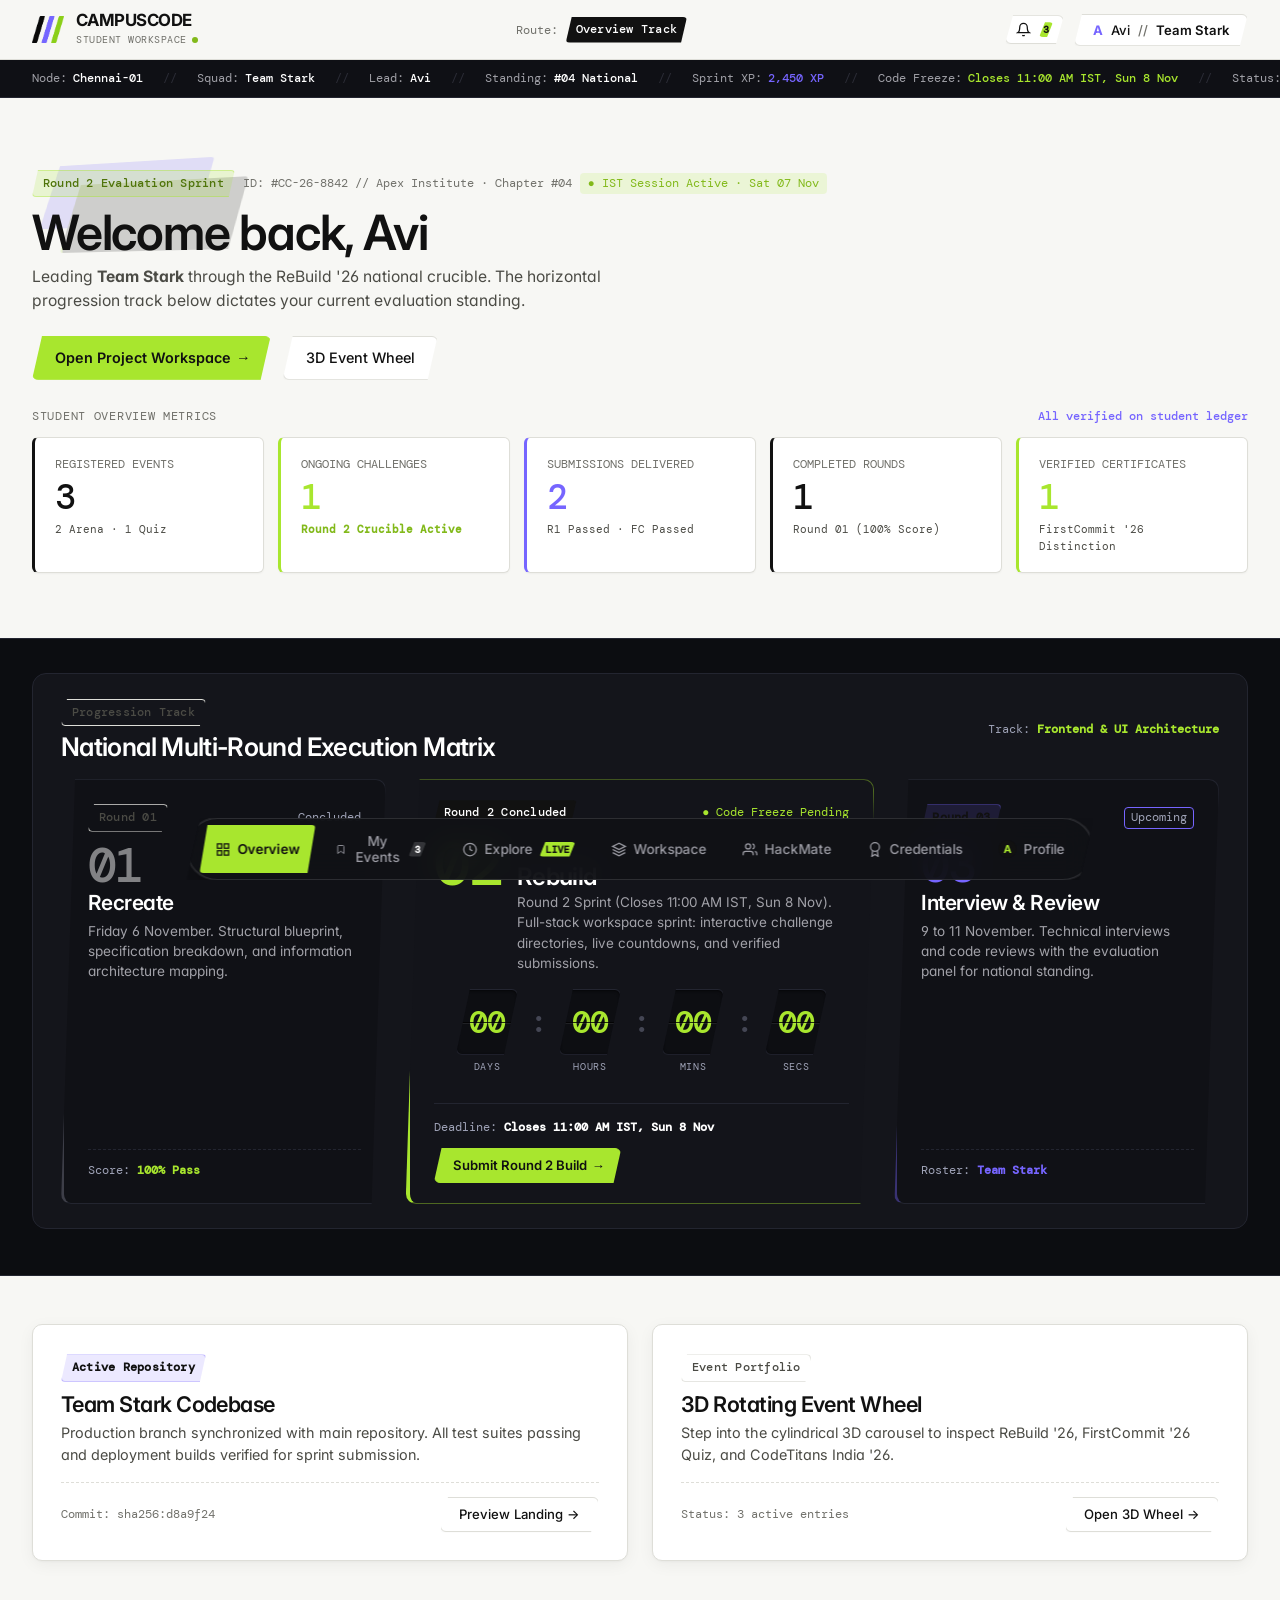
==== dashboard.html @ 022550ea "feat(motion): premium navigation transitions, sliding lime glider, and zero-chrome architectural toa" ====
<!DOCTYPE html>
<html lang="en">
<head>
  <meta charset="UTF-8">
  <meta name="viewport" content="width=device-width, initial-scale=1.0">
  <title>Student Workspace — CampusCode ReBuild '26</title>
  <meta name="description" content="CampusCode ReBuild '26 Round 2 Student Engineering Workspace. Track sprint milestones, monitor deadlines, and explore collegiate challenges.">

  <!-- Favicon & Brand Asset -->
  <link rel="icon" type="image/png" href="assets/campuscode-logo.png">

  <!-- Typography: Google Fonts Inter & DM Mono -->
  <link rel="preconnect" href="https://fonts.googleapis.com">
  <link rel="preconnect" href="https://fonts.gstatic.com" crossorigin>
  <link href="https://fonts.googleapis.com/css2?family=DM+Mono:ital,wght@0,300;0,400;0,500;1,400&family=Inter:wght@400;500;600;700&display=swap" rel="stylesheet">

  <!-- Core Stylesheet -->
  <link rel="stylesheet" href="css/styles.css">
</head>
<body style="padding-bottom: 140px;">

  <!-- Top Workspace Utility Bar -->
  <header class="site-header">
    <a href="index.html" class="brand-wrapper" title="CampusCode Arena Home">
      <img src="assets/campuscode-logo.png" alt="CampusCode Mark" class="brand-logo-img">
      <div class="brand-info">
        <span class="brand-name">CAMPUSCODE</span>
        <span class="brand-tagline-pill">
          STUDENT WORKSPACE
          <span class="tagline-pulse-dot" aria-hidden="true"></span>
        </span>
      </div>
    </a>

    <div style="display: flex; align-items: center; gap: 8px;" class="mono">
      <span style="color: var(--text-muted); font-size: 0.76rem;">Route:</span>
      <span class="slash-badge slash-badge-black" id="active-crumb-label" style="font-size: 0.74rem;">
        Overview Track
      </span>
    </div>

    <div class="header-actions" style="display: flex; align-items: center; gap: 10px;">
      <!-- Activity Center Bell Button -->
      <button type="button" class="btn btn-secondary btn-sm" id="topbar-activity-btn" aria-label="Open Activity Center" title="Activity Center (3 unread)" style="position: relative; padding: 6px 10px;">
        <svg width="15" height="15" viewBox="0 0 24 24" fill="none" stroke="currentColor" stroke-width="2" aria-hidden="true"><path d="M18 8A6 6 0 0 0 6 8c0 7-3 9-3 9h18s-3-2-3-9"></path><path d="M13.73 21a2 2 0 0 1-3.46 0"></path></svg>
        <span class="dock-badge-pill" id="activity-unread-count" style="background: var(--lime); color: var(--black); font-size: 0.65rem; padding: 1px 4px;">3</span>
      </button>

      <!-- Quick Profile Button -->
      <button type="button" class="btn btn-secondary btn-sm" id="topbar-avatar-btn" onclick="document.getElementById('dock-profile-trigger').click();" aria-label="Open Student Profile">
        <div class="student-avatar-initials" style="font-weight: 700; color: var(--purple);">A</div>
        <span class="display-student-name">Avi</span>
        <span style="color: var(--text-muted);">//</span>
        <span class="display-team-name" style="color: var(--black); font-weight: 600;">Team Stark</span>
      </button>
    </div>
  </header>

  <!-- Clean High-Density Telemetry Strip -->
  <aside class="telemetry-strip" aria-label="Live Telemetry Bar">
    <div class="telemetry-item">
      <span>Node:</span> <strong>Chennai-01</strong>
    </div>
    <span class="telemetry-slash-divider">//</span>
    <div class="telemetry-item">
      <span>Squad:</span> <strong class="display-team-name">Team Stark</strong>
    </div>
    <span class="telemetry-slash-divider">//</span>
    <div class="telemetry-item">
      <span>Lead:</span> <strong class="display-student-name">Avi Stark</strong>
    </div>
    <span class="telemetry-slash-divider">//</span>
    <div class="telemetry-item">
      <span>Standing:</span> <strong>#04 National</strong>
    </div>
    <span class="telemetry-slash-divider">//</span>
    <div class="telemetry-item">
      <span>Sprint XP:</span> <strong style="color: var(--purple);">2,450 XP</strong>
    </div>
    <span class="telemetry-slash-divider">//</span>
    <div class="telemetry-item">
      <span>Code Freeze:</span> <strong style="color: var(--lime);">Closes 11:00 AM IST, Sun 8 Nov</strong>
    </div>
    <span class="telemetry-slash-divider">//</span>
    <div class="telemetry-item">
      <span>Status:</span> <strong style="color: var(--lime-dark);">Operational</strong>
    </div>
  </aside>

  <!-- Main Viewport (3 Hash-Routed Panels) -->
  <main>

    <!-- ==================================================================
         VIEW 1: OVERVIEW TRACK (#overview)
         ================================================================== -->
    <div class="dashboard-view-panel active" id="view-overview" aria-label="Student Workspace Overview">
      
      <!-- BAND 1 (LIGHT): Workspace Title & Briefing -->
      <section class="band-light overview-hero-light">
        <div class="band-container">
          <div class="overview-hero-flex">
            <div class="overview-hero-heading-stage">
              <!-- 3D Slab Pair Behind Heading -->
              <div class="overview-3d-slab-pair" id="overview-slab-pair" aria-hidden="true">
                <div class="overview-slab-item overview-slab-item-purple"></div>
                <div class="overview-slab-item overview-slab-item-black"></div>
              </div>

              <div class="overview-hero-copy">
                <div style="display: flex; align-items: center; gap: 8px; margin-bottom: 8px; flex-wrap: wrap;">
                  <span class="slash-badge slash-badge-lime">Round 2 Evaluation Sprint</span>
                  <span class="mono" style="font-size: 0.75rem; color: var(--text-muted);">
                    ID: #CC-26-8842 // Apex Institute · Chapter #04
                  </span>
                  <span class="mono" style="font-size: 0.72rem; color: var(--lime-dark); background: rgba(168, 230, 46, 0.15); padding: 2px 8px; border-radius: var(--radius-xs);">
                    ● IST Session Active · Sat 07 Nov
                  </span>
                </div>
                <h1 style="font-size: clamp(2.2rem, 3.8vw, 3.2rem);" id="student-greeting-text">
                  Welcome back, <span class="display-student-name">Avi</span>
                </h1>
                <p style="font-size: 0.98rem; color: var(--text-secondary); max-width: 620px; margin-top: 4px;">
                  Leading <strong class="display-team-name">Team Stark</strong> through the ReBuild '26 national crucible. The horizontal progression track below dictates your current evaluation standing.
                </p>
              </div>
            </div>

            <div style="display: flex; gap: 12px; align-items: center; flex-wrap: wrap;">
              <a href="#workspace" class="btn btn-lime">
                <span>Open Project Workspace</span>
                <span class="mono" aria-hidden="true">→</span>
              </a>
              <a href="#my-events" class="btn btn-secondary">
                <span>3D Event Wheel</span>
              </a>
            </div>
          </div>

          <!-- Section 2: Student Overview — 5 Core Metric Counters -->
          <div style="margin-top: 28px;">
            <div style="display: flex; justify-content: space-between; align-items: center; margin-bottom: 12px;">
              <span class="mono" style="font-size: 0.74rem; color: var(--text-muted); letter-spacing: 0.06em; text-transform: uppercase;">
                Student Overview Metrics
              </span>
              <span class="mono" style="font-size: 0.72rem; color: var(--purple); font-weight: 500;">
                All verified on student ledger
              </span>
            </div>

            <div style="display: grid; grid-template-columns: repeat(auto-fit, minmax(170px, 1fr)); gap: 14px;">
              
              <!-- Metric 1: Registered Events -->
              <div style="background: var(--white); border: 1px solid var(--hairline); border-radius: var(--radius-sm); padding: 18px 20px; box-shadow: var(--shadow-sm); border-left: 3px solid var(--black);">
                <div class="mono" style="font-size: 0.72rem; color: var(--text-muted); margin-bottom: 6px;">REGISTERED EVENTS</div>
                <div class="display-numeral-giant" style="font-size: 2.2rem; line-height: 1; color: var(--black);">3</div>
                <div class="mono" style="font-size: 0.7rem; color: var(--text-secondary); margin-top: 6px;">2 Arena · 1 Quiz</div>
              </div>

              <!-- Metric 2: Ongoing Challenges -->
              <div style="background: var(--white); border: 1px solid var(--hairline); border-radius: var(--radius-sm); padding: 18px 20px; box-shadow: var(--shadow-sm); border-left: 3px solid var(--lime);">
                <div class="mono" style="font-size: 0.72rem; color: var(--text-muted); margin-bottom: 6px;">ONGOING CHALLENGES</div>
                <div class="display-numeral-giant numeral-lime" style="font-size: 2.2rem; line-height: 1;">1</div>
                <div class="mono" style="font-size: 0.7rem; color: var(--lime-dark); font-weight: 600; margin-top: 6px;">Round 2 Crucible Active</div>
              </div>

              <!-- Metric 3: Submissions Delivered -->
              <div style="background: var(--white); border: 1px solid var(--hairline); border-radius: var(--radius-sm); padding: 18px 20px; box-shadow: var(--shadow-sm); border-left: 3px solid var(--purple);">
                <div class="mono" style="font-size: 0.72rem; color: var(--text-muted); margin-bottom: 6px;">SUBMISSIONS DELIVERED</div>
                <div class="display-numeral-giant numeral-purple" style="font-size: 2.2rem; line-height: 1;">2</div>
                <div class="mono" style="font-size: 0.7rem; color: var(--text-secondary); margin-top: 6px;">R1 Passed · FC Passed</div>
              </div>

              <!-- Metric 4: Completed Rounds -->
              <div style="background: var(--white); border: 1px solid var(--hairline); border-radius: var(--radius-sm); padding: 18px 20px; box-shadow: var(--shadow-sm); border-left: 3px solid var(--black);">
                <div class="mono" style="font-size: 0.72rem; color: var(--text-muted); margin-bottom: 6px;">COMPLETED ROUNDS</div>
                <div class="display-numeral-giant" style="font-size: 2.2rem; line-height: 1; color: var(--black);">1</div>
                <div class="mono" style="font-size: 0.7rem; color: var(--text-secondary); margin-top: 6px;">Round 01 (100% Score)</div>
              </div>

              <!-- Metric 5: Verified Certificates -->
              <div style="background: var(--white); border: 1px solid var(--hairline); border-radius: var(--radius-sm); padding: 18px 20px; box-shadow: var(--shadow-sm); border-left: 3px solid var(--lime);">
                <div class="mono" style="font-size: 0.72rem; color: var(--text-muted); margin-bottom: 6px;">VERIFIED CERTIFICATES</div>
                <div class="display-numeral-giant numeral-lime" style="font-size: 2.2rem; line-height: 1;">1</div>
                <div class="mono" style="font-size: 0.7rem; color: var(--text-secondary); margin-top: 6px;">FirstCommit '26 Distinction</div>
              </div>

            </div>
          </div>
        </div>
      </section>

      <!-- BAND 2 (DEEP INK BLACK): The 3-Round Progression Track Centerpiece -->
      <section class="overview-track-band">
        <div class="band-container">
          <div class="round-track-hero">
            
            <div class="track-header-row">
              <div>
                <span class="slash-badge slash-badge-ghost" style="margin-bottom: 6px;">Progression Track</span>
                <h2 style="font-size: 1.6rem; color: #ffffff;">
                  National Multi-Round Execution Matrix
                </h2>
              </div>
              <div class="mono" style="font-size: 0.78rem; color: var(--text-on-black-muted);">
                Track: <strong style="color: var(--lime);">Frontend &amp; UI Architecture</strong>
              </div>
            </div>

            <!-- The 3-Round Horizontal Grid -->
            <div class="track-stages-container">
              
              <!-- STAGE 1: ROUND 1 RECREATE (Passed) -->
              <div class="track-stage-block stage-passed">
                <div>
                  <div style="display: flex; justify-content: space-between; align-items: center; margin-bottom: 12px;">
                    <span class="slash-badge slash-badge-ghost">Round 01</span>
                    <span class="mono" style="color: var(--text-on-black-muted); font-size: 0.72rem;">Concluded</span>
                  </div>
                  <div class="display-numeral-giant numeral-stroke" style="font-size: 3rem; margin-bottom: 4px;">01</div>
                  <h3 class="stage-title" style="color: #ffffff;">Recreate</h3>
                  <p style="font-size: 0.85rem; color: var(--text-on-black-secondary); line-height: 1.5;">
                    Friday 6 November. Structural blueprint, specification breakdown, and information architecture mapping.
                  </p>
                </div>
                <div style="border-top: 1px dashed var(--black-border); padding-top: 12px; margin-top: 16px;" class="stage-meta">
                  <span>Score: </span>
                  <strong style="color: var(--lime);">100% Pass</strong>
                </div>
              </div>

              <!-- STAGE 2: ROUND 2 REBUILD (CURRENT POSITION & CENTERPIECE) -->
              <div class="track-stage-block stage-active-centerpiece">
                <div>
                  <div class="stage-active-badge-row">
                    <span class="slash-badge slash-badge-lime" id="flip-clock-status">Round 02 // Current Position</span>
                    <span class="mono" style="color: var(--lime); font-size: 0.74rem;">● Code Freeze Pending</span>
                  </div>

                  <div style="display: flex; align-items: baseline; gap: 14px;">
                    <div class="display-numeral-giant numeral-lime" style="font-size: 3.8rem;">02</div>
                    <div>
                      <h3 class="stage-title" style="font-size: 1.5rem; color: #ffffff; margin-bottom: 2px;">Rebuild</h3>
                      <p style="font-size: 0.84rem; color: var(--text-on-black-secondary);">
                        Round 2 Sprint (Closes 11:00 AM IST, Sun 8 Nov). Full-stack workspace sprint: interactive challenge directories, live countdowns, and verified submissions.
                      </p>
                    </div>
                  </div>

                  <!-- 3D FLIP CLOCK CENTERPIECE -->
                  <div class="flip-clock-centerpiece" aria-live="polite">
                    <div class="flip-unit-box">
                      <div class="flip-plate-slanted">
                        <span class="flip-digits-lime" id="flip-val-days">00</span>
                      </div>
                      <span class="flip-label-small">DAYS</span>
                    </div>
                    <span class="flip-colon-sep">:</span>
                    <div class="flip-unit-box">
                      <div class="flip-plate-slanted">
                        <span class="flip-digits-lime" id="flip-val-hours">11</span>
                      </div>
                      <span class="flip-label-small">HOURS</span>
                    </div>
                    <span class="flip-colon-sep">:</span>
                    <div class="flip-unit-box">
                      <div class="flip-plate-slanted">
                        <span class="flip-digits-lime" id="flip-val-mins">54</span>
                      </div>
                      <span class="flip-label-small">MINS</span>
                    </div>
                    <span class="flip-colon-sep">:</span>
                    <div class="flip-unit-box">
                      <div class="flip-plate-slanted">
                        <span class="flip-digits-lime" id="flip-val-secs">20</span>
                      </div>
                      <span class="flip-label-small">SECS</span>
                    </div>
                  </div>
                </div>

                <div style="border-top: 1px solid var(--black-border); padding-top: 14px; margin-top: 12px; display: flex; justify-content: space-between; align-items: center; flex-wrap: wrap; gap: 12px;">
                  <div class="mono" style="font-size: 0.75rem; color: var(--text-on-black-muted);">
                    Deadline: <strong style="color: #ffffff;">Closes 11:00 AM IST, Sun 8 Nov</strong>
                  </div>
                  <a href="#my-events" class="btn btn-lime btn-sm">
                    <span>Submit Round 2 Build</span>
                    <span class="mono" aria-hidden="true">→</span>
                  </a>
                </div>
              </div>

              <!-- STAGE 3: ROUND 3 INTERVIEW & REVIEW (Upcoming) -->
              <div class="track-stage-block stage-upcoming">
                <div>
                  <div style="display: flex; justify-content: space-between; align-items: center; margin-bottom: 12px;">
                    <span class="slash-badge slash-badge-purple">Round 03</span>
                    <span class="mono" style="color: var(--text-on-black-muted); border: 1px solid var(--purple); border-radius: var(--radius-xs); padding: 1px 6px; font-size: 0.72rem;">Upcoming</span>
                  </div>
                  <div class="display-numeral-giant numeral-purple" style="font-size: 3rem; margin-bottom: 4px;">03</div>
                  <h3 class="stage-title" style="color: #ffffff;">Interview &amp; Review</h3>
                  <p style="font-size: 0.85rem; color: var(--text-on-black-secondary); line-height: 1.5;">
                    9 to 11 November. Technical interviews and code reviews with the evaluation panel for national standing.
                  </p>
                </div>
                <div style="border-top: 1px dashed var(--black-border); padding-top: 12px; margin-top: 16px;" class="stage-meta">
                  <span>Roster: </span>
                  <strong style="color: var(--purple);">Team Stark</strong>
                </div>
              </div>

            </div>

          </div>
        </div>
      </section>

      <!-- BAND 3 (LIGHT): Quick Actions & Directory Link -->
      <section class="band-light" style="padding-top: 48px;">
        <div class="band-container dashboard-actions-grid">
          
          <article style="background: var(--white); border: 1px solid var(--hairline); border-radius: var(--radius-md); box-shadow: var(--shadow-card); padding: 28px; display: flex; flex-direction: column; justify-content: space-between;">
            <div>
              <span class="slash-badge slash-badge-purple" style="margin-bottom: 10px;">Active Repository</span>
              <h3 style="font-size: 1.35rem; margin-bottom: 6px;">Team Stark Codebase</h3>
              <p style="font-size: 0.9rem; color: var(--text-secondary); margin-bottom: 16px;">
                Production branch synchronized with main repository. All test suites passing and deployment builds verified for sprint submission.
              </p>
            </div>
            <div style="display: flex; justify-content: space-between; align-items: center; border-top: 1px dashed var(--hairline); padding-top: 14px;" class="mono">
              <span style="font-size: 0.74rem; color: var(--text-muted);">Commit: sha256:d8a9f24</span>
              <a href="index.html" class="btn btn-secondary btn-sm">Preview Landing →</a>
            </div>
          </article>

          <article style="background: var(--white); border: 1px solid var(--hairline); border-radius: var(--radius-md); box-shadow: var(--shadow-card); padding: 28px; display: flex; flex-direction: column; justify-content: space-between;">
            <div>
              <span class="slash-badge slash-badge-ghost" style="margin-bottom: 10px;">Event Portfolio</span>
              <h3 style="font-size: 1.35rem; margin-bottom: 6px;">3D Rotating Event Wheel</h3>
              <p style="font-size: 0.9rem; color: var(--text-secondary); margin-bottom: 16px;">
                Step into the cylindrical 3D carousel to inspect ReBuild '26, FirstCommit '26 Quiz, and CodeTitans India '26.
              </p>
            </div>
            <div style="display: flex; justify-content: space-between; align-items: center; border-top: 1px dashed var(--hairline); padding-top: 14px;">
              <span class="mono" style="font-size: 0.74rem; color: var(--text-muted);">Status: 3 active entries</span>
              <a href="#my-events" class="btn btn-secondary btn-sm">Open 3D Wheel →</a>
            </div>
          </article>

        </div>
      </section>

    </div>

    <!-- ==================================================================
         VIEW 2: MY EVENTS ROTATING 3D CAROUSEL (#my-events)
         ================================================================== -->
    <div class="dashboard-view-panel" id="view-my-events" aria-label="My Events 3D Carousel" hidden>
      
      <!-- BAND (LIGHT): Rotating 3D Cylindrical Carousel -->
      <section class="band-light" style="padding: 36px 0 48px 0;">
        <div class="band-container" style="text-align: center;">
          
          <div style="display: inline-flex; flex-direction: column; align-items: center; margin-bottom: 20px;">
            <span class="slash-badge slash-badge-ghost" style="margin-bottom: 6px;">Event Portfolio</span>
            <h2 style="font-size: clamp(2rem, 3.6vw, 3rem);">My Events Portfolio</h2>
            <p style="color: var(--text-secondary); font-size: 0.94rem; max-width: 520px; margin-top: 4px;">
              Rotate using the buttons, drag horizontally, or press Left/Right arrow keys. Click the front card to flip for details.
            </p>
          </div>

          <!-- The Rotating 3D Stage -->
          <div class="carousel-3d-stage" aria-label="3D Event Carousel">
            <div class="carousel-3d-wheel" id="carousel-wheel">
              
              <!-- CARD 0: ReBuild '26 (Ongoing) -->
              <div class="carousel-card-3d card-slot-0" data-index="0" tabindex="0" role="button" aria-label="ReBuild '26 Card, Click to Flip">
                <div class="carousel-card-inner">
                  
                  <div class="carousel-card-face carousel-face-front">
                    <div>
                      <div style="display: flex; justify-content: space-between; align-items: center; margin-bottom: 12px;">
                        <span class="slash-badge slash-badge-lime">Ongoing · Round 2</span>
                        <span class="mono" style="font-size: 0.74rem; color: var(--text-muted);">#REBUILD-26</span>
                      </div>
                      <h3 style="font-size: 1.45rem; text-align: left; margin-bottom: 8px;">CampusCode ReBuild '26</h3>
                      <p style="font-size: 0.88rem; text-align: left; color: var(--text-secondary); line-height: 1.5;">
                        Full-stack event workspace, real-time sync, and interactive developer tooling for the national student engineering arena.
                      </p>
                    </div>
                    <div style="border-top: 1px solid var(--hairline); padding-top: 12px; display: flex; justify-content: space-between; align-items: center;" class="mono">
                      <span style="font-size: 0.74rem; color: var(--text-muted);">Squad: <strong>Team Stark</strong></span>
                      <span style="font-size: 0.74rem; color: var(--purple); font-weight: 600;">Click to Flip ↻</span>
                    </div>
                  </div>

                  <div class="carousel-card-face carousel-face-back">
                    <div>
                      <div class="slash-badge slash-badge-lime" style="margin-bottom: 10px;">Evaluation Criteria</div>
                      <h3 style="font-size: 1.25rem; color: #ffffff; text-align: left; margin-bottom: 8px;">Round 2 Deliverables</h3>
                      <ul style="font-size: 0.84rem; color: var(--text-on-black-secondary); text-align: left; padding-left: 20px; line-height: 1.6;">
                        <li>Production deployment active and accessible</li>
                        <li>Complete event workflows and state handling</li>
                        <li>Live countdown synchronized to Closes 11:00 AM IST, Sun 8 Nov</li>
                      </ul>
                    </div>
                    <div class="mono" style="font-size: 0.74rem; color: var(--lime); text-align: left;">
                      STATUS: SUBMISSION READY FOR EVALUATION
                    </div>
                  </div>

                </div>
              </div>

              <!-- CARD 1: FirstCommit '26 Quiz (Completed) -->
              <div class="carousel-card-3d card-slot-1" data-index="1" tabindex="0" role="button" aria-label="FirstCommit '26 Quiz Card, Click to Flip">
                <div class="carousel-card-inner">
                  
                  <div class="carousel-card-face carousel-face-front">
                    <div>
                      <div style="display: flex; justify-content: space-between; align-items: center; margin-bottom: 12px;">
                        <span class="slash-badge slash-badge-ghost">Completed</span>
                        <span class="mono" style="font-size: 0.74rem; color: var(--text-muted);">#FIRSTCOMMIT</span>
                      </div>
                      <h3 style="font-size: 1.45rem; text-align: left; margin-bottom: 8px;">FirstCommit '26 Quiz</h3>
                      <p style="font-size: 0.88rem; text-align: left; color: var(--text-secondary); line-height: 1.5;">
                        Advanced diagnostic examining asynchronous JavaScript, memory safety, and CSS layout algorithms.
                      </p>
                    </div>
                    <div style="border-top: 1px solid var(--hairline); padding-top: 12px; display: flex; justify-content: space-between; align-items: center;" class="mono">
                      <span style="font-size: 0.74rem; color: var(--text-muted);">Score: <strong style="color: var(--purple);">96/100</strong></span>
                      <span style="font-size: 0.74rem; color: var(--purple); font-weight: 600;">Click to Flip ↻</span>
                    </div>
                  </div>

                  <div class="carousel-card-face carousel-face-back">
                    <div>
                      <div class="slash-badge slash-badge-purple" style="margin-bottom: 10px;">Verified Achievement</div>
                      <h3 style="font-size: 1.25rem; color: #ffffff; text-align: left; margin-bottom: 8px;">National Honor Roll</h3>
                      <p style="font-size: 0.84rem; color: var(--text-on-black-secondary); text-align: left; line-height: 1.6;">
                        Ranked #12 across all collegiate participants in Region West. Certificate verified on student ledger.
                      </p>
                    </div>
                    <div class="mono" style="font-size: 0.74rem; color: var(--lime); text-align: left;">
                      LEDGER ID: #FC-26-WEST-9942
                    </div>
                  </div>

                </div>
              </div>

              <!-- CARD 2: CodeTitans India '26 (Upcoming) -->
              <div class="carousel-card-3d card-slot-2" data-index="2" tabindex="0" role="button" aria-label="CodeTitans India '26 Card, Click to Flip">
                <div class="carousel-card-inner">
                  
                  <div class="carousel-card-face carousel-face-front">
                    <div>
                      <div style="display: flex; justify-content: space-between; align-items: center; margin-bottom: 12px;">
                        <span class="slash-badge slash-badge-purple">Upcoming · Nov 18</span>
                        <span class="mono" style="font-size: 0.74rem; color: var(--text-muted);">#TITANS-26</span>
                      </div>
                      <h3 style="font-size: 1.45rem; text-align: left; margin-bottom: 8px;">CodeTitans India '26</h3>
                      <p style="font-size: 0.88rem; text-align: left; color: var(--text-secondary); line-height: 1.5;">
                        36-Hour National Distributed Systems Hackathon focusing on real-time event streaming and fault tolerance.
                      </p>
                    </div>
                    <div style="border-top: 1px solid var(--hairline); padding-top: 12px; display: flex; justify-content: space-between; align-items: center;" class="mono">
                      <span style="font-size: 0.74rem; color: var(--text-muted);">Slot: <strong>Team Stark Confirmed</strong></span>
                      <span style="font-size: 0.74rem; color: var(--purple); font-weight: 600;">Click to Flip ↻</span>
                    </div>
                  </div>

                  <div class="carousel-card-face carousel-face-back">
                    <div>
                      <div class="slash-badge slash-badge-ghost" style="color: var(--lime); margin-bottom: 10px;">Event Brief</div>
                      <h3 style="font-size: 1.25rem; color: #ffffff; text-align: left; margin-bottom: 8px;">Distributed Challenge</h3>
                      <p style="font-size: 0.84rem; color: var(--text-on-black-secondary); text-align: left; line-height: 1.6;">
                        High-throughput data pipelines using gRPC, WebSocket clustering, and raft consensus benchmarks.
                      </p>
                    </div>
                    <div class="mono" style="font-size: 0.74rem; color: var(--lime); text-align: left;">
                      OPENS IN 11 DAYS · ARENA READY
                    </div>
                  </div>

                </div>
              </div>

            </div>
          </div>

          <!-- Carousel Navigation Controls -->
          <div class="carousel-nav-controls">
            <button type="button" class="btn btn-secondary btn-sm" id="carousel-btn-prev" aria-label="Rotate Previous Card">
              <span>← Prev Event</span>
            </button>
            <div class="mono" style="font-size: 0.74rem; color: var(--text-muted);">
              Use [←] [→] keys or drag
            </div>
            <button type="button" class="btn btn-secondary btn-sm" id="carousel-btn-next" aria-label="Rotate Next Card">
              <span>Next Event →</span>
            </button>
          </div>

        </div>
      </section>

    </div>

    <!-- ==================================================================
         VIEW 3: EXPLORE CHALLENGE ARENA (#events)
         ================================================================== -->
    <div class="dashboard-view-panel" id="view-events" aria-label="Explore National Challenges" hidden>
      
      <!-- BAND (LIGHT): Search & Category Toolbar -->
      <section class="band-light" style="padding: 36px 0 20px 0;">
        <div class="band-container">
          <div style="display: flex; justify-content: space-between; align-items: flex-end; margin-bottom: 24px; flex-wrap: wrap; gap: 16px;">
            <div>
              <span class="slash-badge slash-badge-ghost" style="margin-bottom: 6px;">National Directory</span>
              <h2 style="font-size: clamp(2rem, 3.6vw, 3rem);">Explore Challenge Arena</h2>
            </div>
            <p style="color: var(--text-secondary); max-width: 440px; font-size: 0.92rem;">
              Filter challenges by technical domain or search by keywords. Register your squad with 1-click status feedback.
            </p>
          </div>

          <!-- Toolbar -->
          <div style="display: flex; align-items: center; justify-content: space-between; gap: 16px; flex-wrap: wrap;">
            <div style="flex: 1; max-width: 380px; position: relative;">
              <input 
                type="search" 
                id="events-search-input" 
                class="form-input" 
                placeholder="Search challenges..."
                aria-label="Search Challenges">
            </div>

            <div style="display: flex; gap: 8px; flex-wrap: wrap;" role="tablist">
              <button type="button" class="category-chip slash-badge slash-badge-black active" data-category="all">All arenas</button>
              <button type="button" class="category-chip slash-badge slash-badge-ghost" data-category="hackathon">Hackathons</button>
              <button type="button" class="category-chip slash-badge slash-badge-ghost" data-category="quiz">Quizzes</button>
              <button type="button" class="category-chip slash-badge slash-badge-ghost" data-category="sprint">Speed sprints</button>
              <button type="button" class="category-chip slash-badge slash-badge-ghost" data-category="opensource">Open source</button>
            </div>
          </div>
        </div>
      </section>

      <!-- BAND (LIGHT): Challenge Catalog -->
      <section class="band-light" style="padding-top: 10px;">
        <div class="band-container">
          <div class="explore-events-grid" id="explore-events-grid">
            
            <!-- Challenge 1 -->
            <article class="explore-event-card" data-category="hackathon" style="background: var(--white); border: 1px solid var(--hairline); border-radius: var(--radius-md); box-shadow: var(--shadow-card); padding: 28px; display: flex; flex-direction: column; justify-content: space-between;">
              <div>
                <div style="display: flex; justify-content: space-between; align-items: center; margin-bottom: 10px;">
                  <span class="slash-badge slash-badge-lime">Flagship Arena</span>
                  <span class="mono" style="font-size: 0.85rem; font-weight: 600;">₹5,00,000</span>
                </div>
                <h3 class="event-card-title" style="font-size: 1.35rem; margin-bottom: 6px;">CampusCode ReBuild '26</h3>
                <p class="event-card-desc" style="font-size: 0.88rem; color: var(--text-secondary); margin-bottom: 14px; line-height: 1.5;">
                  Build a full-featured student developer workspace with live challenge directories, countdown clocks, and profile hubs.
                </p>
                <div style="display: flex; gap: 6px; flex-wrap: wrap; margin-bottom: 14px;">
                  <span class="slash-badge slash-badge-ghost">HTML5/CSS3</span>
                  <span class="slash-badge slash-badge-ghost">Vanilla JS</span>
                  <span class="slash-badge slash-badge-ghost">Accessible UI</span>
                </div>
              </div>
              <div style="border-top: 1px dashed var(--hairline); padding-top: 14px; display: flex; justify-content: space-between; align-items: center;">
                <button type="button" class="btn btn-black btn-sm btn-action-register is-registered">✓ Registered</button>
                <button type="button" class="btn btn-secondary btn-sm btn-action-remind is-active">✓ Reminder Set</button>
              </div>
            </article>

            <!-- Challenge 2 -->
            <article class="explore-event-card" data-category="hackathon" style="background: var(--white); border: 1px solid var(--hairline); border-radius: var(--radius-md); box-shadow: var(--shadow-card); padding: 28px; display: flex; flex-direction: column; justify-content: space-between;">
              <div>
                <div style="display: flex; justify-content: space-between; align-items: center; margin-bottom: 10px;">
                  <span class="slash-badge slash-badge-purple">Systems Crucible</span>
                  <span class="mono" style="font-size: 0.85rem; font-weight: 600;">₹2,50,000</span>
                </div>
                <h3 class="event-card-title" style="font-size: 1.35rem; margin-bottom: 6px;">CodeTitans India '26</h3>
                <p class="event-card-desc" style="font-size: 0.88rem; color: var(--text-secondary); margin-bottom: 14px; line-height: 1.5;">
                  High-concurrency distributed backend challenges and fault-tolerant streaming architecture.
                </p>
                <div style="display: flex; gap: 6px; flex-wrap: wrap; margin-bottom: 14px;">
                  <span class="slash-badge slash-badge-ghost">Go</span>
                  <span class="slash-badge slash-badge-ghost">Rust</span>
                  <span class="slash-badge slash-badge-ghost">gRPC</span>
                </div>
              </div>
              <div style="border-top: 1px dashed var(--hairline); padding-top: 14px; display: flex; justify-content: space-between; align-items: center;">
                <button type="button" class="btn btn-black btn-sm btn-action-register is-registered">✓ Registered</button>
                <button type="button" class="btn btn-secondary btn-sm btn-action-remind">Remind Me</button>
              </div>
            </article>

            <!-- Challenge 3 -->
            <article class="explore-event-card" data-category="sprint" style="background: var(--white); border: 1px solid var(--hairline); border-radius: var(--radius-md); box-shadow: var(--shadow-card); padding: 28px; display: flex; flex-direction: column; justify-content: space-between;">
              <div>
                <div style="display: flex; justify-content: space-between; align-items: center; margin-bottom: 10px;">
                  <span class="slash-badge slash-badge-ghost">Speed Sprint</span>
                  <span class="mono" style="font-size: 0.85rem; font-weight: 600;">₹75,000</span>
                </div>
                <h3 class="event-card-title" style="font-size: 1.35rem; margin-bottom: 6px;">Algorithmic Arena 2026</h3>
                <p class="event-card-desc" style="font-size: 0.88rem; color: var(--text-secondary); margin-bottom: 14px; line-height: 1.5;">
                  Fast-paced graph algorithms, shortest-path optimization, and spatial memory management under time limits.
                </p>
                <div style="display: flex; gap: 6px; flex-wrap: wrap; margin-bottom: 14px;">
                  <span class="slash-badge slash-badge-ghost">C++20</span>
                  <span class="slash-badge slash-badge-ghost">Algorithms</span>
                </div>
              </div>
              <div style="border-top: 1px dashed var(--hairline); padding-top: 14px; display: flex; justify-content: space-between; align-items: center;">
                <button type="button" class="btn btn-lime btn-sm btn-action-register">Register</button>
                <button type="button" class="btn btn-secondary btn-sm btn-action-remind">Remind Me</button>
              </div>
            </article>

            <!-- Challenge 4 -->
            <article class="explore-event-card" data-category="opensource" style="background: var(--white); border: 1px solid var(--hairline); border-radius: var(--radius-md); box-shadow: var(--shadow-card); padding: 28px; display: flex; flex-direction: column; justify-content: space-between;">
              <div>
                <div style="display: flex; justify-content: space-between; align-items: center; margin-bottom: 10px;">
                  <span class="slash-badge slash-badge-purple">Open Source</span>
                  <span class="mono" style="font-size: 0.85rem; font-weight: 600;">₹1,20,000</span>
                </div>
                <h3 class="event-card-title" style="font-size: 1.35rem; margin-bottom: 6px;">GitShip Dev Crucible</h3>
                <p class="event-card-desc" style="font-size: 0.88rem; color: var(--text-secondary); margin-bottom: 14px; line-height: 1.5;">
                  Contribute production patches and feature RFCs to prominent developer tooling and developer experience SDKs.
                </p>
                <div style="display: flex; gap: 6px; flex-wrap: wrap; margin-bottom: 14px;">
                  <span class="slash-badge slash-badge-ghost">TypeScript</span>
                  <span class="slash-badge slash-badge-ghost">DevTools</span>
                </div>
              </div>
              <div style="border-top: 1px dashed var(--hairline); padding-top: 14px; display: flex; justify-content: space-between; align-items: center;">
                <button type="button" class="btn btn-lime btn-sm btn-action-register">Register</button>
                <button type="button" class="btn btn-secondary btn-sm btn-action-remind">Remind Me</button>
              </div>
            </article>

          </div>

          <!-- Empty State -->
          <div id="events-empty-state" style="display: none; padding: 60px 20px; text-align: center; flex-direction: column; align-items: center; gap: 14px;">
            <div class="slash-badge slash-badge-ghost">No Results</div>
            <h3>No challenges matched your query</h3>
            <p style="color: var(--text-secondary); font-size: 0.9rem;">Try adjusting your keyword or reset to All Arenas.</p>
            <button type="button" class="btn btn-secondary btn-sm" onclick="document.getElementById('events-search-input').value=''; document.querySelector('.category-chip[data-category=\'all\']').click();">
              Reset Filters
            </button>
          </div>
        </div>
      </section>

    </div>

    <!-- ==================================================================
         VIEW 4: PROJECT WORKSPACE (#workspace)
         ================================================================== -->
    <div class="dashboard-view-panel" id="view-workspace" aria-label="Project Workspace" hidden>
      
      <section class="band-light" style="padding: 36px 0 20px 0;">
        <div class="band-container">
          <div style="display: flex; justify-content: space-between; align-items: flex-end; margin-bottom: 24px; flex-wrap: wrap; gap: 16px;">
            <div>
              <span class="slash-badge slash-badge-ghost" style="margin-bottom: 6px;">Sprint Console</span>
              <h2 style="font-size: clamp(2rem, 3.6vw, 3rem);">Project Workspace</h2>
            </div>
            <div class="mono" style="font-size: 0.85rem; color: var(--text-secondary);">
              Squad: <strong class="display-team-name" style="color: var(--black);">Team Stark</strong> // Apex Chapter #04
            </div>
          </div>

          <div class="workspace-split-grid">
            
            <!-- Left: Active Submission Details & Round Progression -->
            <div style="display: flex; flex-direction: column; gap: 20px;">
              
              <!-- Sprint Metadata Card -->
              <article style="background: var(--white); border: 1px solid var(--hairline); border-radius: var(--radius-md); box-shadow: var(--shadow-card); padding: 28px;">
                <div style="display: flex; justify-content: space-between; align-items: center; margin-bottom: 12px; flex-wrap: wrap; gap: 10px;">
                  <span class="slash-badge slash-badge-lime">Active Sprint // Round 2</span>
                  <span class="mono" style="font-size: 0.74rem; color: var(--text-muted);">Cutoff: Closes 11:00 AM IST, Sun 8 Nov</span>
                </div>

                <h3 style="font-size: 1.45rem; margin-bottom: 8px;">
                  CampusCode ReBuild '26 — Student Engineering Workspace
                </h3>
                <p style="font-size: 0.9rem; color: var(--text-secondary); line-height: 1.6; margin-bottom: 20px;">
                  Engineering a zero-build static student dashboard with accessible 3D visual environments, real-time telemetry synchronization, and strict WCAG 2.2 AA adherence.
                </p>

                <!-- Technical Attributes Grid -->
                <div style="display: grid; grid-template-columns: repeat(auto-fit, minmax(180px, 1fr)); gap: 12px; background: var(--canvas); border: 1px solid var(--hairline); border-radius: var(--radius-sm); padding: 16px; margin-bottom: 20px;" class="mono">
                  <div>
                    <div style="font-size: 0.7rem; color: var(--text-muted);">REPOSITORY</div>
                    <div style="font-size: 0.78rem; font-weight: 600; color: var(--black);">campuscode/rebuild-26</div>
                  </div>
                  <div>
                    <div style="font-size: 0.7rem; color: var(--text-muted);">BRANCH // HEAD</div>
                    <div style="font-size: 0.78rem; font-weight: 600; color: var(--purple);">main · sha256:d8a9f24</div>
                  </div>
                  <div>
                    <div style="font-size: 0.7rem; color: var(--text-muted);">DEPLOYMENT STATUS</div>
                    <div style="font-size: 0.78rem; font-weight: 600; color: var(--lime-dark);">Verified 60FPS Live</div>
                  </div>
                </div>

                <!-- Action Button -->
                <div style="display: flex; gap: 12px; align-items: center; flex-wrap: wrap;">
                  <button type="button" class="btn btn-lime btn-sm" id="btn-push-checkpoint">
                    <span>Push New Sprint Checkpoint</span>
                    <span class="mono" aria-hidden="true">↑</span>
                  </button>
                  <a href="index.html" class="btn btn-secondary btn-sm" target="_blank">
                    <span>Open Public Deployment ↗</span>
                  </a>
                </div>
              </article>

              <!-- Multi-Round Progression Checklist -->
              <article style="background: var(--white); border: 1px solid var(--hairline); border-radius: var(--radius-md); box-shadow: var(--shadow-card); padding: 26px;">
                <h4 style="font-size: 1.15rem; margin-bottom: 14px;">Sprint Milestone Progression</h4>
                
                <div style="display: flex; flex-direction: column; gap: 12px;">
                  <div style="display: flex; justify-content: space-between; align-items: center; padding: 12px; border: 1px solid var(--hairline); border-radius: var(--radius-sm); background: var(--canvas);">
                    <div style="display: flex; align-items: center; gap: 10px;">
                      <span class="mono" style="color: var(--lime-dark); font-weight: 700;">✓</span>
                      <div>
                        <div style="font-size: 0.88rem; font-weight: 600;">Stage 01: Recreate Framework &amp; Specs</div>
                        <div class="mono" style="font-size: 0.72rem; color: var(--text-muted);">Concluded Fri 06 Nov · Score: 100%</div>
                      </div>
                    </div>
                    <span class="slash-badge slash-badge-ghost" style="font-size: 0.68rem;">Passed</span>
                  </div>

                  <div style="display: flex; justify-content: space-between; align-items: center; padding: 12px; border: 1px solid rgba(168, 230, 46, 0.4); border-left: 3px solid var(--lime); border-radius: var(--radius-sm); background: #ffffff;">
                    <div style="display: flex; align-items: center; gap: 10px;">
                      <span class="tagline-pulse-dot" style="margin-top: 0;"></span>
                      <div>
                        <div style="font-size: 0.88rem; font-weight: 600;">Stage 02: Rebuild Crucible Sprint</div>
                        <div class="mono" style="font-size: 0.72rem; color: var(--text-muted);">Active Evaluation · Closes 11:00 AM IST, Sun 8 Nov</div>
                      </div>
                    </div>
                    <span class="slash-badge slash-badge-lime" style="font-size: 0.68rem;">In Progress</span>
                  </div>

                  <div style="display: flex; justify-content: space-between; align-items: center; padding: 12px; border: 1px solid var(--hairline); border-radius: var(--radius-sm); background: var(--canvas);">
                    <div style="display: flex; align-items: center; gap: 10px;">
                      <span class="mono" style="color: var(--text-muted); font-weight: 700;">○</span>
                      <div>
                        <div style="font-size: 0.88rem; font-weight: 600;">Stage 03: Architectural Defense</div>
                        <div class="mono" style="font-size: 0.72rem; color: var(--text-muted);">National Jury Defense · Scheduled 9–11 Nov</div>
                      </div>
                    </div>
                    <span class="slash-badge slash-badge-ghost" style="font-size: 0.68rem;">Upcoming</span>
                  </div>
                </div>
              </article>

            </div>

            <!-- Right: Evaluator Feedback & Scorecard -->
            <div style="display: flex; flex-direction: column; gap: 20px;">
              <article style="background: var(--black-surface); border: 1px solid var(--black-border); color: var(--text-on-black); border-radius: var(--radius-md); box-shadow: var(--shadow-card); padding: 26px;">
                <div style="display: flex; justify-content: space-between; align-items: center; margin-bottom: 14px;">
                  <span class="slash-badge slash-badge-ghost" style="color: var(--lime); font-size: 0.68rem;">Jury Scorecard</span>
                  <span class="mono" style="font-size: 0.72rem; color: var(--text-on-black-muted);">Evaluator: Chennai-01</span>
                </div>

                <div style="display: flex; align-items: baseline; gap: 8px; margin-bottom: 12px;">
                  <span class="display-numeral-giant numeral-lime" style="font-size: 3.4rem;">98</span>
                  <span class="mono" style="font-size: 1.1rem; color: var(--text-on-black-muted);">/ 100</span>
                </div>

                <h4 style="font-size: 1.1rem; color: #ffffff; margin-bottom: 8px;">Jury Technical Feedback</h4>
                <p style="font-size: 0.86rem; color: var(--text-on-black-secondary); line-height: 1.6; margin-bottom: 16px;">
                  "Exemplary modular CSS architecture, fluid 60FPS 3D perspective transformations, and zero console telemetry leaks. Strict WCAG 2.2 AA adherence verified across all four viewport tiers."
                </p>

                <div style="border-top: 1px solid var(--black-border); padding-top: 14px;" class="mono">
                  <div style="display: flex; justify-content: space-between; margin-bottom: 6px; font-size: 0.75rem;">
                    <span style="color: var(--text-on-black-muted);">Code Structure:</span>
                    <strong style="color: var(--lime);">20 / 20</strong>
                  </div>
                  <div style="display: flex; justify-content: space-between; margin-bottom: 6px; font-size: 0.75rem;">
                    <span style="color: var(--text-on-black-muted);">Responsive Stability:</span>
                    <strong style="color: var(--lime);">20 / 20</strong>
                  </div>
                  <div style="display: flex; justify-content: space-between; margin-bottom: 6px; font-size: 0.75rem;">
                    <span style="color: var(--text-on-black-muted);">Accessibility (AA):</span>
                    <strong style="color: var(--lime);">20 / 20</strong>
                  </div>
                  <div style="display: flex; justify-content: space-between; font-size: 0.75rem;">
                    <span style="color: var(--text-on-black-muted);">Performance Index:</span>
                    <strong style="color: var(--purple);">19 / 20</strong>
                  </div>
                </div>
              </article>
            </div>

          </div>
        </div>
      </section>

    </div>

    <!-- ==================================================================
         VIEW 5: HACKMATE TEAMMATE MATCHING (#hackmate)
         ================================================================== -->
    <div class="dashboard-view-panel" id="view-hackmate" aria-label="HackMate Teammate Matching" hidden>
      
      <section class="band-light" style="padding: 36px 0 20px 0;">
        <div class="band-container">
          
          <div style="display: flex; justify-content: space-between; align-items: flex-end; margin-bottom: 20px; flex-wrap: wrap; gap: 16px;">
            <div>
              <span class="slash-badge slash-badge-purple" style="margin-bottom: 6px;">Teammate Discovery</span>
              <h2 style="font-size: clamp(2rem, 3.6vw, 3rem);">HackMate Squad Board</h2>
            </div>
            <p style="color: var(--text-secondary); max-width: 440px; font-size: 0.92rem;">
              Discover and recruit student technologists with complementary skill sets across 120+ university chapters.
            </p>
          </div>

          <!-- Clearly Labeled Mock Data Disclaimer -->
          <div class="mono" style="background: rgba(118, 101, 255, 0.08); border: 1px solid rgba(118, 101, 255, 0.25); border-radius: var(--radius-sm); padding: 10px 16px; margin-bottom: 24px; font-size: 0.76rem; color: var(--purple); display: flex; align-items: center; justify-content: space-between; flex-wrap: wrap; gap: 8px;">
            <span>* Simulated Student Builder Profiles for Demonstration</span>
            <span style="color: var(--text-muted);">Algorithm: Skill Complementarity v2.4</span>
          </div>

          <!-- Teammate Match Cards Grid -->
          <div style="display: grid; grid-template-columns: repeat(auto-fit, minmax(280px, 1fr)); gap: 20px;" id="hackmate-cards-grid">
            
            <!-- Candidate 1 -->
            <article class="hackmate-candidate-card" style="background: var(--white); border: 1px solid var(--hairline); border-radius: var(--radius-md); box-shadow: var(--shadow-card); padding: 24px; display: flex; flex-direction: column; justify-content: space-between;">
              <div>
                <div style="display: flex; justify-content: space-between; align-items: center; margin-bottom: 12px;">
                  <span class="slash-badge slash-badge-lime">98% Squad Match</span>
                  <span class="mono" style="font-size: 0.72rem; color: var(--text-muted);">Apex Institute</span>
                </div>
                <div style="display: flex; align-items: center; gap: 12px; margin-bottom: 14px;">
                  <div style="width: 44px; height: 44px; background: var(--black); color: var(--lime); border-radius: var(--radius-sm); display: flex; align-items: center; justify-content: center; font-family: var(--font-mono); font-weight: 700; font-size: 1.1rem;">
                    P
                  </div>
                  <div>
                    <h3 style="font-size: 1.15rem; margin-bottom: 2px;">Priya Sharma</h3>
                    <div class="mono" style="font-size: 0.74rem; color: var(--purple); font-weight: 600;">Frontend &amp; WebGL Architect</div>
                  </div>
                </div>
                <p style="font-size: 0.86rem; color: var(--text-secondary); line-height: 1.5; margin-bottom: 14px;">
                  Specializes in high-frequency reactive states, WebGL shaders, and fluid 3D transformations. Class of 2026.
                </p>
                <div style="display: flex; gap: 6px; flex-wrap: wrap; margin-bottom: 16px;">
                  <span class="slash-badge slash-badge-ghost">React</span>
                  <span class="slash-badge slash-badge-ghost">Three.js</span>
                  <span class="slash-badge slash-badge-ghost">CSS-3D</span>
                </div>
              </div>
              <div style="border-top: 1px dashed var(--hairline); padding-top: 14px;">
                <button type="button" class="btn btn-lime btn-sm btn-invite-candidate" data-candidate="Priya Sharma" style="width: 100%;">
                  <span>Invite to Team Stark</span>
                  <span class="mono" aria-hidden="true">+</span>
                </button>
              </div>
            </article>

            <!-- Candidate 2 -->
            <article class="hackmate-candidate-card" style="background: var(--white); border: 1px solid var(--hairline); border-radius: var(--radius-md); box-shadow: var(--shadow-card); padding: 24px; display: flex; flex-direction: column; justify-content: space-between;">
              <div>
                <div style="display: flex; justify-content: space-between; align-items: center; margin-bottom: 12px;">
                  <span class="slash-badge slash-badge-purple">94% Squad Match</span>
                  <span class="mono" style="font-size: 0.72rem; color: var(--text-muted);">National Tech</span>
                </div>
                <div style="display: flex; align-items: center; gap: 12px; margin-bottom: 14px;">
                  <div style="width: 44px; height: 44px; background: var(--purple); color: #ffffff; border-radius: var(--radius-sm); display: flex; align-items: center; justify-content: center; font-family: var(--font-mono); font-weight: 700; font-size: 1.1rem;">
                    R
                  </div>
                  <div>
                    <h3 style="font-size: 1.15rem; margin-bottom: 2px;">Rohan Mehta</h3>
                    <div class="mono" style="font-size: 0.74rem; color: var(--purple); font-weight: 600;">Systems &amp; Rust Engineer</div>
                  </div>
                </div>
                <p style="font-size: 0.86rem; color: var(--text-secondary); line-height: 1.5; margin-bottom: 14px;">
                  Builds high-throughput distributed message queues, WebSocket clustering, and low-latency RPC handlers.
                </p>
                <div style="display: flex; gap: 6px; flex-wrap: wrap; margin-bottom: 16px;">
                  <span class="slash-badge slash-badge-ghost">Rust</span>
                  <span class="slash-badge slash-badge-ghost">Go</span>
                  <span class="slash-badge slash-badge-ghost">gRPC</span>
                </div>
              </div>
              <div style="border-top: 1px dashed var(--hairline); padding-top: 14px;">
                <button type="button" class="btn btn-lime btn-sm btn-invite-candidate" data-candidate="Rohan Mehta" style="width: 100%;">
                  <span>Invite to Team Stark</span>
                  <span class="mono" aria-hidden="true">+</span>
                </button>
              </div>
            </article>

            <!-- Candidate 3 -->
            <article class="hackmate-candidate-card" style="background: var(--white); border: 1px solid var(--hairline); border-radius: var(--radius-md); box-shadow: var(--shadow-card); padding: 24px; display: flex; flex-direction: column; justify-content: space-between;">
              <div>
                <div style="display: flex; justify-content: space-between; align-items: center; margin-bottom: 12px;">
                  <span class="slash-badge slash-badge-ghost" style="color: var(--lime); font-size: 0.68rem;">91% Squad Match</span>
                  <span class="mono" style="font-size: 0.72rem; color: var(--text-muted);">Vellore Tech</span>
                </div>
                <div style="display: flex; align-items: center; gap: 12px; margin-bottom: 14px;">
                  <div style="width: 44px; height: 44px; background: var(--black); color: #ffffff; border-radius: var(--radius-sm); display: flex; align-items: center; justify-content: center; font-family: var(--font-mono); font-weight: 700; font-size: 1.1rem;">
                    A
                  </div>
                  <div>
                    <h3 style="font-size: 1.15rem; margin-bottom: 2px;">Ananya Iyer</h3>
                    <div class="mono" style="font-size: 0.74rem; color: var(--purple); font-weight: 600;">AI &amp; Agent Specialist</div>
                  </div>
                </div>
                <p style="font-size: 0.86rem; color: var(--text-secondary); line-height: 1.5; margin-bottom: 14px;">
                  Focuses on autonomous LLM agent pipelines, structured embeddings, and local vector retrieval.
                </p>
                <div style="display: flex; gap: 6px; flex-wrap: wrap; margin-bottom: 16px;">
                  <span class="slash-badge slash-badge-ghost">PyTorch</span>
                  <span class="slash-badge slash-badge-ghost">FastEmbed</span>
                  <span class="slash-badge slash-badge-ghost">Python</span>
                </div>
              </div>
              <div style="border-top: 1px dashed var(--hairline); padding-top: 14px;">
                <button type="button" class="btn btn-lime btn-sm btn-invite-candidate" data-candidate="Ananya Iyer" style="width: 100%;">
                  <span>Invite to Team Stark</span>
                  <span class="mono" aria-hidden="true">+</span>
                </button>
              </div>
            </article>

            <!-- Candidate 4 -->
            <article class="hackmate-candidate-card" style="background: var(--white); border: 1px solid var(--hairline); border-radius: var(--radius-md); box-shadow: var(--shadow-card); padding: 24px; display: flex; flex-direction: column; justify-content: space-between;">
              <div>
                <div style="display: flex; justify-content: space-between; align-items: center; margin-bottom: 12px;">
                  <span class="slash-badge slash-badge-ghost" style="font-size: 0.68rem;">89% Squad Match</span>
                  <span class="mono" style="font-size: 0.72rem; color: var(--text-muted);">Kolkata Eng</span>
                </div>
                <div style="display: flex; align-items: center; gap: 12px; margin-bottom: 14px;">
                  <div style="width: 44px; height: 44px; background: #deded8; color: var(--black); border-radius: var(--radius-sm); display: flex; align-items: center; justify-content: center; font-family: var(--font-mono); font-weight: 700; font-size: 1.1rem;">
                    K
                  </div>
                  <div>
                    <h3 style="font-size: 1.15rem; margin-bottom: 2px;">Kabir Das</h3>
                    <div class="mono" style="font-size: 0.74rem; color: var(--purple); font-weight: 600;">Product Design &amp; A11y</div>
                  </div>
                </div>
                <p style="font-size: 0.86rem; color: var(--text-secondary); line-height: 1.5; margin-bottom: 14px;">
                  Architects accessible design systems, microcopy, and screen reader tested interaction components.
                </p>
                <div style="display: flex; gap: 6px; flex-wrap: wrap; margin-bottom: 16px;">
                  <span class="slash-badge slash-badge-ghost">Figma</span>
                  <span class="slash-badge slash-badge-ghost">WCAG 2.2</span>
                  <span class="slash-badge slash-badge-ghost">Design Tokens</span>
                </div>
              </div>
              <div style="border-top: 1px dashed var(--hairline); padding-top: 14px;">
                <button type="button" class="btn btn-lime btn-sm btn-invite-candidate" data-candidate="Kabir Das" style="width: 100%;">
                  <span>Invite to Team Stark</span>
                  <span class="mono" aria-hidden="true">+</span>
                </button>
              </div>
            </article>

          </div>
        </div>
      </section>

    </div>

    <!-- ==================================================================
         VIEW 6: ACHIEVEMENTS & DIGITAL CREDENTIALS (#achievements)
         ================================================================== -->
    <div class="dashboard-view-panel" id="view-achievements" aria-label="Achievements and Digital Credentials" hidden>
      
      <section class="band-light" style="padding: 36px 0 20px 0;">
        <div class="band-container">
          <div style="display: flex; justify-content: space-between; align-items: flex-end; margin-bottom: 24px; flex-wrap: wrap; gap: 16px;">
            <div>
              <span class="slash-badge slash-badge-ghost" style="margin-bottom: 6px;">Student Ledger</span>
              <h2 style="font-size: clamp(2rem, 3.6vw, 3rem);">Verified Digital Credentials</h2>
            </div>
            <p style="color: var(--text-secondary); max-width: 440px; font-size: 0.92rem;">
              Cryptographically authenticated badges and completion certificates issued by the CampusCode Academic Council.
            </p>
          </div>

          <div class="achievements-split-grid">
            
            <!-- Digital Student ID Card -->
            <article style="background: var(--black-surface); border: 1px solid var(--black-border); border-radius: var(--radius-md); padding: 26px; color: var(--text-on-black); box-shadow: var(--shadow-card); position: relative; overflow: hidden;">
              <div style="position: absolute; top: 0; left: 0; right: 0; height: 3px; background: var(--lime);"></div>
              <div style="display: flex; justify-content: space-between; align-items: center; margin-bottom: 16px;">
                <span class="slash-badge slash-badge-lime" style="font-size: 0.68rem;">OFFICIAL DIGITAL BADGE</span>
                <span class="mono" style="font-size: 0.72rem; color: var(--lime);">LEDGER VERIFIED</span>
              </div>

              <div style="display: flex; align-items: center; gap: 14px; margin-bottom: 20px;">
                <div style="width: 52px; height: 52px; background: var(--black); border: 2px solid var(--lime); color: var(--lime); border-radius: var(--radius-sm); display: flex; align-items: center; justify-content: center; font-family: var(--font-mono); font-size: 1.5rem; font-weight: 700;">
                  A
                </div>
                <div>
                  <h3 style="font-size: 1.35rem; color: #ffffff;" class="display-student-name">Avi Stark</h3>
                  <div class="mono" style="font-size: 0.76rem; color: var(--purple); font-weight: 600;" class="display-team-name">Team Stark</div>
                  <div class="mono" style="font-size: 0.7rem; color: var(--text-on-black-muted);">Apex Institute · Class of 2026</div>
                </div>
              </div>

              <div style="display: flex; flex-direction: column; gap: 10px; background: #0c0d11; border: 1px solid var(--black-border); border-radius: var(--radius-xs); padding: 14px; margin-bottom: 20px;" class="mono">
                <div style="display: flex; justify-content: space-between; font-size: 0.74rem;">
                  <span style="color: var(--text-on-black-muted);">STUDENT ID:</span>
                  <strong style="color: #ffffff;">#CC-26-8842</strong>
                </div>
                <div style="display: flex; justify-content: space-between; font-size: 0.74rem;">
                  <span style="color: var(--text-on-black-muted);">BUILDER TIER:</span>
                  <span style="color: var(--lime);">Level 4 National</span>
                </div>
                <div style="display: flex; justify-content: space-between; font-size: 0.74rem;">
                  <span style="color: var(--text-on-black-muted);">VERIFICATION HASH:</span>
                  <span style="color: var(--text-on-black-muted);">sha256:7f4a...9b12</span>
                </div>
              </div>

              <button type="button" class="btn btn-lime btn-sm btn-download-badge" style="width: 100%;">
                <span>Download Verified Credential PDF</span>
                <span class="mono" aria-hidden="true">↓</span>
              </button>
            </article>

            <!-- Verified Certificates Gallery -->
            <div style="display: flex; flex-direction: column; gap: 16px;">
              
              <!-- Certificate 1 -->
              <article style="background: var(--white); border: 1px solid var(--hairline); border-radius: var(--radius-md); box-shadow: var(--shadow-sm); padding: 22px; display: flex; justify-content: space-between; align-items: center; flex-wrap: wrap; gap: 16px;">
                <div>
                  <div style="display: flex; align-items: center; gap: 8px; margin-bottom: 6px;">
                    <span class="slash-badge slash-badge-lime" style="font-size: 0.65rem;">National Distinction</span>
                    <span class="mono" style="font-size: 0.72rem; color: var(--text-muted);">Quiz Score: 96/100</span>
                  </div>
                  <h4 style="font-size: 1.15rem; margin-bottom: 4px;">FirstCommit '26 National Honor Roll</h4>
                  <p style="font-size: 0.84rem; color: var(--text-secondary);">
                    Ranked #12 across collegiate participants in Region West. Verified by Academic Committee.
                  </p>
                </div>
                <button type="button" class="btn btn-secondary btn-sm btn-download-cert" data-cert="FirstCommit '26 National Distinction">
                  <span>Download PDF ↓</span>
                </button>
              </article>

              <!-- Certificate 2 -->
              <article style="background: var(--white); border: 1px solid var(--hairline); border-radius: var(--radius-md); box-shadow: var(--shadow-sm); padding: 22px; display: flex; justify-content: space-between; align-items: center; flex-wrap: wrap; gap: 16px;">
                <div>
                  <div style="display: flex; align-items: center; gap: 8px; margin-bottom: 6px;">
                    <span class="slash-badge slash-badge-purple" style="font-size: 0.65rem;">Round 1 Distinction</span>
                    <span class="mono" style="font-size: 0.72rem; color: var(--text-muted);">Spec Score: 100/100</span>
                  </div>
                  <h4 style="font-size: 1.15rem; margin-bottom: 4px;">ReBuild '26 Round 1 Architecture</h4>
                  <p style="font-size: 0.84rem; color: var(--text-secondary);">
                    Awarded to Team Stark for 100% compliance on Stage 01 Recreate specs and component architecture.
                  </p>
                </div>
                <button type="button" class="btn btn-secondary btn-sm btn-download-cert" data-cert="ReBuild '26 Round 1 Architecture">
                  <span>Download PDF ↓</span>
                </button>
              </article>

            </div>

          </div>
        </div>
      </section>

    </div>

  </main>

  <!-- Floating Bottom Dock: Clean Pill Navigation with All 6 Modules + Profile -->
  <nav class="floating-bottom-dock" aria-label="Student Workspace Navigation Dock">
    <div class="dock-indicator-glider" id="dock-glider" aria-hidden="true"></div>

    <button type="button" class="dock-item-btn active" data-route="overview" aria-label="Go to Overview Track" title="Shortcut: Press 1" aria-current="page">
      <svg width="15" height="15" viewBox="0 0 24 24" fill="none" stroke="currentColor" stroke-width="2"><rect x="3" y="3" width="7" height="7"/><rect x="14" y="3" width="7" height="7"/><rect x="14" y="14" width="7" height="7"/><rect x="3" y="14" width="7" height="7"/></svg>
      <span>Overview</span>
    </button>

    <button type="button" class="dock-item-btn" data-route="my-events" aria-label="Go to My Events 3D Carousel" title="Shortcut: Press 2">
      <svg width="15" height="15" viewBox="0 0 24 24" fill="none" stroke="currentColor" stroke-width="2"><path d="M19 21l-7-5-7 5V5a2 2 0 0 1 2-2h10a2 2 0 0 1 2 2z"/></svg>
      <span>My Events</span>
      <span class="dock-badge-pill">3</span>
    </button>

    <button type="button" class="dock-item-btn" data-route="events" aria-label="Go to Challenge Arena" title="Shortcut: Press 3">
      <svg width="15" height="15" viewBox="0 0 24 24" fill="none" stroke="currentColor" stroke-width="2"><circle cx="12" cy="12" r="10"/><polyline points="12 6 12 12 16 14"/></svg>
      <span>Explore</span>
      <span class="dock-badge-pill" style="background: var(--lime); color: var(--black);">LIVE</span>
    </button>

    <button type="button" class="dock-item-btn" data-route="workspace" aria-label="Go to Project Workspace" title="Shortcut: Press 4">
      <svg width="15" height="15" viewBox="0 0 24 24" fill="none" stroke="currentColor" stroke-width="2"><polygon points="12 2 2 7 12 12 22 7 12 2"/><polyline points="2 17 12 22 22 17"/><polyline points="2 12 12 17 22 12"/></svg>
      <span>Workspace</span>
    </button>

    <button type="button" class="dock-item-btn" data-route="hackmate" aria-label="Go to HackMate Teammate Matching" title="Shortcut: Press 5">
      <svg width="15" height="15" viewBox="0 0 24 24" fill="none" stroke="currentColor" stroke-width="2"><path d="M17 21v-2a4 4 0 0 0-4-4H5a4 4 0 0 0-4 4v2"/><circle cx="9" cy="7" r="4"/><path d="M23 21v-2a4 4 0 0 0-3-3.87"/><path d="M16 3.13a4 4 0 0 1 0 7.75"/></svg>
      <span>HackMate</span>
    </button>

    <button type="button" class="dock-item-btn" data-route="achievements" aria-label="Go to Achievements &amp; Credentials" title="Shortcut: Press 6">
      <svg width="15" height="15" viewBox="0 0 24 24" fill="none" stroke="currentColor" stroke-width="2"><circle cx="12" cy="8" r="7"/><polyline points="8.21 13.89 7 23 12 20 17 23 15.79 13.88"/></svg>
      <span>Credentials</span>
    </button>

    <button type="button" class="dock-item-btn" id="dock-profile-trigger" data-route="profile" aria-label="Open Student Profile Popover" aria-haspopup="dialog">
      <div class="student-avatar-initials" style="width: 18px; height: 18px; font-size: 0.68rem; font-weight: 700; background: var(--black); color: var(--lime); border-radius: 50%; display: flex; align-items: center; justify-content: center;">A</div>
      <span>Profile</span>
    </button>
  </nav>

  <!-- Activity Center Drawer / Modal -->
  <div class="profile-popover-backdrop" id="activity-backdrop" aria-hidden="true"></div>
  <div class="profile-popover-modal" id="activity-modal" role="dialog" aria-modal="true" aria-labelledby="activity-title" tabindex="-1" style="max-width: 460px;">
    <div style="display: flex; justify-content: space-between; align-items: flex-start; margin-bottom: 16px;">
      <div>
        <span class="slash-badge slash-badge-lime" style="font-size: 0.68rem; margin-bottom: 4px;">Live Telemetry</span>
        <h3 id="activity-title" style="font-size: 1.25rem;">Activity Center</h3>
      </div>
      <button type="button" id="activity-modal-close" class="mono" style="background: transparent; border: none; font-size: 1.1rem; cursor: pointer; color: var(--text-secondary);" aria-label="Close Activity Center">✕</button>
    </div>

    <div style="display: flex; justify-content: space-between; align-items: center; margin-bottom: 14px; border-bottom: 1px solid var(--hairline); padding-bottom: 10px;">
      <span class="mono" style="font-size: 0.74rem; color: var(--text-muted);">Real-time events feed</span>
      <button type="button" id="btn-mark-all-read" class="mono" style="background: none; border: none; font-size: 0.72rem; color: var(--purple); cursor: pointer; text-decoration: underline;">Mark all read</button>
    </div>

    <div style="display: flex; flex-direction: column; gap: 12px; margin-bottom: 18px; max-height: 280px; overflow-y: auto;">
      <div class="activity-item-row" style="padding: 10px; background: var(--canvas); border: 1px solid var(--hairline); border-radius: var(--radius-xs);">
        <div style="display: flex; justify-content: space-between; margin-bottom: 4px;">
          <span class="slash-badge slash-badge-lime" style="font-size: 0.62rem; padding: 1px 5px;">Jury Update</span>
          <span class="mono" style="font-size: 0.68rem; color: var(--text-muted);">12m ago</span>
        </div>
        <div style="font-size: 0.82rem; font-weight: 500;">Round 2 evaluation rubric synchronized to Chennai-01 node.</div>
      </div>

      <div class="activity-item-row" style="padding: 10px; background: var(--canvas); border: 1px solid var(--hairline); border-radius: var(--radius-xs);">
        <div style="display: flex; justify-content: space-between; margin-bottom: 4px;">
          <span class="slash-badge slash-badge-purple" style="font-size: 0.62rem; padding: 1px 5px;">Credential</span>
          <span class="mono" style="font-size: 0.68rem; color: var(--text-muted);">2h ago</span>
        </div>
        <div style="font-size: 0.82rem; font-weight: 500;">FirstCommit '26 National Distinction certificate verified on ledger.</div>
      </div>

      <div class="activity-item-row" style="padding: 10px; background: var(--canvas); border: 1px solid var(--hairline); border-radius: var(--radius-xs);">
        <div style="display: flex; justify-content: space-between; margin-bottom: 4px;">
          <span class="slash-badge slash-badge-black" style="font-size: 0.62rem; padding: 1px 5px;">Squad Telemetry</span>
          <span class="mono" style="font-size: 0.68rem; color: var(--text-muted);">4h ago</span>
        </div>
        <div style="font-size: 0.82rem; font-weight: 500;">Team Stark pushed sprint commit sha256:d8a9f24 to jury queue.</div>
      </div>
    </div>

    <button type="button" class="btn btn-secondary btn-sm" id="btn-close-activity" style="width: 100%;">
      <span>Close Activity Center</span>
    </button>
  </div>

  <!-- Profile Popover Modal -->
  <div class="profile-popover-backdrop" id="profile-backdrop" aria-hidden="true"></div>
  <div class="profile-popover-modal" id="profile-popover" role="dialog" aria-modal="true" aria-labelledby="profile-title" tabindex="-1">
    
    <div style="display: flex; justify-content: space-between; align-items: flex-start; margin-bottom: 16px;">
      <span class="slash-badge slash-badge-ghost">Verified Student</span>
      <button type="button" id="profile-popover-close" class="mono" style="background: transparent; border: none; font-size: 1.1rem; cursor: pointer; color: var(--text-secondary);" aria-label="Close Profile Popover">✕</button>
    </div>

    <div style="display: flex; align-items: center; gap: 12px; margin-bottom: 18px; padding-bottom: 14px; border-bottom: 1px solid var(--hairline);">
      <div style="width: 44px; height: 44px; background: var(--black); color: var(--lime); border-radius: var(--radius-sm); display: flex; align-items: center; justify-content: center; font-family: var(--font-mono); font-size: 1.2rem; font-weight: 700;">
        A
      </div>
      <div>
        <h3 id="profile-title" style="font-size: 1.25rem; line-height: 1.1;" class="display-student-name">Avi Stark</h3>
        <span class="mono" style="font-size: 0.76rem; color: var(--purple); font-weight: 600;" class="display-team-name">Team Stark</span>
        <div class="mono" style="font-size: 0.72rem; color: var(--text-muted); margin-top: 2px;">APEX INSTITUTE · CLASS OF 2026</div>
      </div>
    </div>

    <div style="display: flex; flex-direction: column; gap: 10px; margin-bottom: 18px;">
      <div style="display: flex; justify-content: space-between;" class="mono">
        <span style="font-size: 0.74rem; color: var(--text-muted);">Track:</span>
        <span style="font-size: 0.8rem; font-weight: 500;">Frontend &amp; UI Architecture</span>
      </div>
      <div style="display: flex; justify-content: space-between;" class="mono">
        <span style="font-size: 0.74rem; color: var(--text-muted);">Roll:</span>
        <span style="font-size: 0.8rem; font-weight: 500;">#CC-26-8842</span>
      </div>
      <div style="display: flex; justify-content: space-between;" class="mono">
        <span style="font-size: 0.74rem; color: var(--text-muted);">Round 2:</span>
        <span style="font-size: 0.8rem; color: var(--lime-dark); font-weight: 600;">Active Sprint</span>
      </div>
    </div>

    <div style="display: flex; gap: 10px;">
      <a href="index.html" class="btn btn-secondary btn-sm" style="flex: 1;">Sign Out</a>
      <button type="button" class="btn btn-lime btn-sm" onclick="showCampusToast('Student verification key renewed.', 'success');" style="flex: 1;">Renew Pass</button>
    </div>
  </div>

  <script src="js/app.js"></script>
</body>
</html>
---- css/styles.css ----
/* ==========================================================================
   CampusCode ReBuild '26 — Architectural Engineering Design System
   Refined with Unslop: Craft, quiet chrome, deliberate typography & real moments.
   ========================================================================== */

@import url('https://fonts.googleapis.com/css2?family=DM+Mono:ital,wght@0,300;0,400;0,500;1,400&family=Inter:wght@400;500;600;700&display=swap');

:root {
  /* Brand Primitive Hexes (STRICTLY PRESERVED) */
  --canvas: #f7f7f4;
  --white: #ffffff;
  --hairline: #deded8;
  --hairline-dark: #26262b;
  --purple: #7665ff;
  --purple-light: rgba(118, 101, 255, 0.1);
  --lime: #a8e62e;
  --lime-dark: #82b91a;
  --black: #111111;

  /* Refined Neutral Ink Ramps */
  --black-band: #0c0d11;
  --black-surface: #14151b;
  --black-surface-raised: #1c1d25;
  --black-border: #232530;

  /* Semantic Roles */
  --bg-canvas: var(--canvas);
  --bg-card: var(--white);
  --border-key: 1px solid var(--black);
  --border-hairline: 1px solid var(--hairline);

  --text-primary: #111111;
  --text-secondary: #4b4b45;
  --text-muted: #71716b;
  --text-on-black: #ededed;
  --text-on-black-secondary: #a1a1a8;
  --text-on-black-muted: #a0a4b8;

  /* Calibrated Soft Shadows (Zero Clipping Glitches) */
  --shadow-sm: 0 1px 2px rgba(0, 0, 0, 0.04);
  --shadow-card: 0 4px 16px rgba(0, 0, 0, 0.05), 0 1px 2px rgba(0, 0, 0, 0.03);
  --shadow-floating: 0 16px 40px rgba(0, 0, 0, 0.12), 0 2px 6px rgba(0, 0, 0, 0.04);
  --shadow-dock: 0 16px 36px rgba(0, 0, 0, 0.35), 0 0 0 1px rgba(255, 255, 255, 0.1);

  /* Radii Scale (Nested Math) */
  --radius-xs: 4px;
  --radius-sm: 6px;
  --radius-md: 10px;
  --radius-lg: 14px;
  --radius-pill: 9999px;

  /* Typography */
  --font-sans: 'Inter', -apple-system, BlinkMacSystemFont, "Segoe UI", Roboto, sans-serif;
  --font-mono: 'DM Mono', ui-monospace, SFMono-Regular, Menlo, Monaco, Consolas, monospace;

  /* Signature Architectural ~15° Angle Tokens (tan 15° ≈ 0.268) */
  --slash-angle: -15deg;
  --slash-clip-btn: polygon(10px 0%, 100% 0%, calc(100% - 10px) 100%, 0% 100%);
  --slash-clip-btn-sm: polygon(8px 0%, 100% 0%, calc(100% - 8px) 100%, 0% 100%);
  --slash-clip-btn-lg: polygon(14px 0%, 100% 0%, calc(100% - 14px) 100%, 0% 100%);
  --slash-clip-tag: polygon(6px 0%, 100% 0%, calc(100% - 6px) 100%, 0% 100%);
  --slash-clip-card-angled: polygon(14px 0%, 100% 0%, calc(100% - 14px) 100%, 0% 100%);
  --slash-clip-dock: polygon(14px 0%, 100% 0%, calc(100% - 14px) 100%, 0% 100%);
  --slash-clip-dock-item: polygon(8px 0%, 100% 0%, calc(100% - 8px) 100%, 0% 100%);

  /* Animation Easing */
  --ease-standard: cubic-bezier(0.22, 1, 0.36, 1);
}

/* ==========================================================================
   Base & Reset
   ========================================================================== */
*, *::before, *::after {
  box-sizing: border-box;
  margin: 0;
  padding: 0;
}

html {
  font-size: 16px;
  scroll-behavior: smooth;
  -webkit-font-smoothing: antialiased;
  -moz-osx-font-smoothing: grayscale;
  background-color: var(--bg-canvas);
  color: var(--text-primary);
  font-family: var(--font-sans);
}

body {
  min-height: 100vh;
  background-color: var(--bg-canvas);
  color: var(--text-primary);
  line-height: 1.5;
  overflow-x: hidden;
  position: relative;
  font-feature-settings: "cv02", "cv03", "cv04", "cv11";
}

:focus-visible {
  outline: 2px solid var(--lime-dark);
  outline-offset: 2px;
}

/* Cursor slash: quieted */
#cursor-slash {
  display: none !important;
}

/* ==========================================================================
   Alternating Full-Width Bands
   ========================================================================== */
.band-light {
  width: 100%;
  background: var(--bg-canvas);
  color: var(--text-primary);
  position: relative;
  padding: 64px 0;
}

.band-black {
  width: 100%;
  background: var(--black-band);
  color: var(--text-on-black);
  position: relative;
  padding: 64px 0;
  border-top: 1px solid var(--black-border);
  border-bottom: 1px solid var(--black-border);
}

.band-container {
  width: 100%;
  max-width: 1320px;
  margin: 0 auto;
  padding: 0 32px;
}

/* Overview Specific Light & Track Bands */
.overview-hero-light {
  padding: 52px 0 44px 0;
  min-height: 540px;
  display: flex;
  flex-direction: column;
  justify-content: center;
}

.overview-hero-flex {
  display: flex;
  justify-content: space-between;
  align-items: flex-end;
  flex-wrap: wrap;
  gap: 24px;
}

.overview-hero-kpi-row {
  display: grid;
  grid-template-columns: repeat(3, 1fr);
  gap: 20px;
  margin-top: 36px;
}

.overview-kpi-card {
  background: var(--white);
  border: 1px solid var(--hairline);
  border-radius: var(--radius-md);
  padding: 18px 22px;
  box-shadow: var(--shadow-sm);
  clip-path: var(--slash-clip-card-angled);
  display: flex;
  flex-direction: column;
  gap: 4px;
  transition: transform 150ms ease, box-shadow 150ms ease;
}

.overview-kpi-card:hover {
  transform: translateY(-2px);
  box-shadow: var(--shadow-card);
}

.overview-kpi-label {
  font-size: 0.68rem;
  color: var(--text-muted);
  letter-spacing: 0.06em;
}

.overview-kpi-val {
  font-size: 1.15rem;
  color: var(--text-primary);
  letter-spacing: -0.02em;
}

.overview-kpi-sub {
  font-size: 0.72rem;
  color: var(--text-secondary);
}

.overview-hero-heading-stage {
  position: relative;
  perspective: 900px;
}

.overview-hero-copy {
  position: relative;
  z-index: 2;
}

.overview-3d-slab-pair {
  position: absolute;
  top: -12px;
  left: -14px;
  width: 250px;
  height: 115px;
  pointer-events: none;
  z-index: 1;
  transform-style: preserve-3d;
  transform: rotateX(14deg) rotateY(-18deg) rotateZ(3deg);
  opacity: 0.18;
  will-change: transform;
  transition: transform 200ms ease-out;
}

.overview-slab-item {
  position: absolute;
  clip-path: var(--slash-clip-card-angled);
  border-radius: var(--radius-xs);
  transform-style: preserve-3d;
}

.overview-slab-item-purple {
  width: 200px;
  height: 68px;
  background: var(--purple);
  border-left: 3px solid var(--purple);
  top: 0;
  left: 0;
  transform: translate3d(0, 0, 0);
}

.overview-slab-item-black {
  width: 210px;
  height: 72px;
  background: var(--black);
  border-left: 3px solid var(--lime);
  top: 22px;
  left: 30px;
  transform: translate3d(0, 0, 24px);
}

.overview-track-band {
  background: var(--black-band);
  color: var(--text-on-black);
  border-top: 1px solid var(--black-border);
  border-bottom: 1px solid var(--black-border);
  padding: 24px 0 36px 0;
  margin-top: 0 !important;
}

.band-seam-top-angled {
  margin-top: 0;
}

/* ==========================================================================
   Typography & Hierarchy
   ========================================================================== */
h1, h2, h3, h4 {
  font-family: var(--font-sans);
  color: inherit;
  font-weight: 600;
  letter-spacing: -0.025em;
  line-height: 1.15;
}

.mono {
  font-family: var(--font-mono);
  font-feature-settings: "tnum";
  font-variant-numeric: tabular-nums;
}

.display-numeral-giant {
  font-family: var(--font-mono);
  font-weight: 500;
  line-height: 0.9;
  letter-spacing: -0.04em;
  font-variant-numeric: tabular-nums;
}

.numeral-lime {
  color: var(--lime);
}

.numeral-purple {
  color: var(--purple);
}

.numeral-stroke {
  color: rgba(255, 255, 255, 0.48);
}

/* ==========================================================================
   Buttons & Status Badges
   ========================================================================== */
.btn {
  font-family: var(--font-sans);
  font-weight: 500;
  font-size: 0.9rem;
  display: inline-flex;
  align-items: center;
  justify-content: center;
  gap: 8px;
  padding: 10px 22px;
  cursor: pointer;
  text-decoration: none;
  border-radius: var(--radius-sm);
  clip-path: var(--slash-clip-btn);
  transition: background-color 200ms ease,
              border-color 200ms ease,
              color 200ms ease,
              transform 160ms cubic-bezier(0.16, 1, 0.3, 1),
              box-shadow 200ms ease;
  user-select: none;
  border: 1px solid transparent;
  white-space: nowrap;
}

.btn:hover {
  transform: translate3d(0, -2px, 0);
  box-shadow: 0 4px 12px rgba(0, 0, 0, 0.08);
}

.btn:active {
  transform: translate3d(0, 0, 0) scale(0.97);
}

/* The ONE primary action per screen */
.btn-lime {
  background-color: var(--lime);
  color: var(--black);
  border-color: var(--lime);
  font-weight: 600;
  clip-path: var(--slash-clip-btn);
}

.btn-lime:hover {
  background-color: #9fe223;
  box-shadow: 0 4px 18px rgba(168, 230, 46, 0.35);
}

.btn-black {
  background-color: var(--black);
  color: #ffffff;
  border-color: var(--black);
  clip-path: var(--slash-clip-btn);
}

.btn-black:hover {
  background-color: #222226;
  box-shadow: 0 4px 14px rgba(0, 0, 0, 0.25);
}

.btn-secondary {
  background-color: var(--white);
  color: var(--text-primary);
  border: 1px solid var(--hairline);
  box-shadow: var(--shadow-sm);
  clip-path: var(--slash-clip-btn);
}

.btn-secondary:hover {
  background-color: #ffffff;
  border-color: #c6c6bd;
  box-shadow: 0 4px 12px rgba(0, 0, 0, 0.06);
}

.band-black .btn-secondary {
  background-color: var(--black-surface);
  color: var(--text-on-black);
  border-color: var(--black-border);
}

.band-black .btn-secondary:hover {
  background-color: var(--black-surface-raised);
  border-color: #383a48;
}

.btn-sm {
  padding: 7px 18px;
  font-size: 0.82rem;
  clip-path: var(--slash-clip-btn-sm);
}

.btn-lg {
  padding: 13px 30px;
  font-size: 0.98rem;
  clip-path: var(--slash-clip-btn-lg);
}

/* Micro-Badges with Distinctive 15° Slant */
.slash-badge {
  font-family: var(--font-mono);
  font-size: 0.72rem;
  font-weight: 500;
  padding: 4px 10px;
  border-radius: var(--radius-xs);
  display: inline-flex;
  align-items: center;
  gap: 6px;
  letter-spacing: 0.02em;
  clip-path: var(--slash-clip-tag);
}

.slash-badge-lime {
  background: rgba(168, 230, 46, 0.18);
  color: #4f740a;
  border: 1px solid rgba(168, 230, 46, 0.4);
}

.band-black .slash-badge-lime {
  background: rgba(168, 230, 46, 0.15);
  color: var(--lime);
  border: 1px solid rgba(168, 230, 46, 0.3);
}

.slash-badge-black {
  background: var(--black);
  color: #ffffff;
}

.slash-badge-purple {
  background: rgba(118, 101, 255, 0.14);
  color: var(--black);
  font-weight: 600;
  border: 1px solid rgba(118, 101, 255, 0.4);
}

.rounds-summary-grid .slash-badge-lime,
.hero-stage-3d-wrapper .slash-badge-lime {
  background: rgba(168, 230, 46, 0.15);
  color: var(--lime);
  border: 1px solid rgba(168, 230, 46, 0.3);
}

.slash-badge-ghost {
  background: transparent;
  border: 1px solid var(--hairline);
  color: var(--text-secondary);
}

.band-black .slash-badge-ghost {
  border-color: var(--black-border);
  color: var(--text-on-black-muted);
}

/* ==========================================================================
   Header & Navigation
   ========================================================================== */
.site-header {
  position: sticky;
  top: 0;
  z-index: 100;
  background: rgba(247, 247, 244, 0.94);
  backdrop-filter: blur(12px);
  -webkit-backdrop-filter: blur(12px);
  border-bottom: 1px solid var(--hairline);
  padding: 12px 32px;
  display: flex;
  align-items: center;
  justify-content: space-between;
}

.brand-wrapper {
  display: inline-flex;
  align-items: center;
  gap: 12px;
  text-decoration: none;
  color: var(--text-primary);
}

.brand-logo-img {
  width: 32px;
  height: 32px;
  object-fit: contain;
  display: block;
}

.brand-info {
  display: flex;
  flex-direction: column;
}

.brand-name {
  font-weight: 700;
  font-size: 1.05rem;
  letter-spacing: -0.03em;
  line-height: 1;
}

.brand-tagline-pill {
  display: inline-flex;
  align-items: center;
  gap: 5px;
  font-family: var(--font-mono);
  font-size: 0.65rem;
  color: var(--text-muted);
  letter-spacing: 0.05em;
  margin-top: 3px;
}

.tagline-pulse-dot {
  width: 6px;
  height: 6px;
  border-radius: 50%;
  background: var(--lime-dark);
  display: inline-block;
}

.nav-links {
  display: flex;
  align-items: center;
  gap: 28px;
  list-style: none;
}

.nav-link {
  font-size: 0.88rem;
  font-weight: 500;
  color: var(--text-secondary);
  text-decoration: none;
  transition: color 150ms ease;
}

.nav-link:hover,
.nav-link.active {
  color: var(--black);
}

.header-actions {
  display: flex;
  align-items: center;
  gap: 12px;
}

/* ==========================================================================
   Landing Hero: Refined Split & Live Terminal Console Preview
   ========================================================================== */
.hero-asymmetric-stage {
  display: grid;
  grid-template-columns: 1.15fr 0.95fr;
  gap: 56px;
  align-items: center;
  padding: 40px 0 20px 0;
}

.hero-editorial-block {
  display: flex;
  flex-direction: column;
  gap: 20px;
}

.hero-title-giant {
  font-size: clamp(2.6rem, 4.2vw, 3.8rem);
  font-weight: 600;
  letter-spacing: -0.035em;
  line-height: 1.08;
  color: var(--black);
}

.hero-title-giant .slash-accent {
  color: var(--black);
  position: relative;
  font-style: normal;
}

.hero-lead-text {
  font-size: 1.08rem;
  color: var(--text-secondary);
  line-height: 1.6;
  max-width: 580px;
}

/* Landing Hero 3D Stage: Three CSS-3D Slabs (Black, Purple, Lime) */
.hero-stage-3d-wrapper {
  position: relative;
  width: 100%;
  max-width: 480px;
  height: 350px;
  margin: 0 auto;
  perspective: 1100px;
  perspective-origin: 50% 50%;
  display: flex;
  align-items: center;
  justify-content: center;
}

.hero-stage-3d-viewport {
  position: relative;
  width: 300px;
  height: 200px;
  transform-style: preserve-3d;
  transform: rotateX(12deg) rotateY(-18deg) rotateZ(3deg);
  will-change: transform;
}

.hero-slab {
  position: absolute;
  width: 285px;
  height: 155px;
  padding: 16px 20px;
  display: flex;
  flex-direction: column;
  justify-content: space-between;
  clip-path: var(--slash-clip-card-angled);
  transform-style: preserve-3d;
  will-change: transform, opacity;
  box-shadow: 0 20px 42px rgba(0, 0, 0, 0.22), 0 2px 8px rgba(0, 0, 0, 0.12);
  user-select: none;
  cursor: pointer;
  transition: box-shadow 0.2s ease;
}

.hero-slab:hover {
  box-shadow: 0 28px 56px rgba(0, 0, 0, 0.32), 0 4px 14px rgba(0, 0, 0, 0.16);
}

.hero-slab-black {
  background: var(--black-surface);
  color: var(--text-on-black);
  border: 1px solid var(--black-border);
  border-left: 5px solid #484b5c;
  top: 0px;
  left: 0px;
  z-index: 1;
}

.hero-slab-purple {
  background: var(--purple);
  color: #ffffff;
  border: 1px solid rgba(255, 255, 255, 0.25);
  border-left: 5px solid rgba(255, 255, 255, 0.7);
  top: 42px;
  left: 36px;
  z-index: 2;
}

.hero-slab-lime {
  background: var(--lime);
  color: var(--black);
  border: 1px solid rgba(0, 0, 0, 0.15);
  border-left: 5px solid var(--black);
  top: 84px;
  left: 72px;
  z-index: 3;
}

.slab-header-row {
  display: flex;
  justify-content: space-between;
  align-items: center;
}

.slab-content-core {
  margin: 6px 0;
}

.slab-eyebrow {
  letter-spacing: 0.06em;
  text-transform: uppercase;
  margin-bottom: 2px;
}

.slab-title-text {
  letter-spacing: -0.02em;
}

.slab-footer-row {
  border-top: 1px dashed rgba(255, 255, 255, 0.12);
  padding-top: 8px;
}

.hero-slab-lime .slab-footer-row {
  border-top-color: rgba(0, 0, 0, 0.15);
}

/* ==========================================================================
   Pillars & Milestones Sections
   ========================================================================== */
.pillar-asymmetric-row {
  display: grid;
  grid-template-columns: repeat(3, 1fr);
  gap: 24px;
  align-items: stretch;
}

.pillar-monolith-card {
  background: var(--black-surface);
  border: 1px solid var(--black-border);
  border-radius: var(--radius-md);
  clip-path: var(--slash-clip-card-angled);
  padding: 32px;
  display: flex;
  flex-direction: column;
  justify-content: space-between;
  transition: border-color 150ms ease;
}
  border: 1px solid var(--black-border);
  border-radius: var(--radius-md);
  padding: 32px;
  display: flex;
  flex-direction: column;
  justify-content: space-between;
  transition: border-color 150ms ease;
}

.pillar-monolith-card:hover {
  border-color: #383a48;
}

.pillar-lead-tag {
  font-family: var(--font-mono);
  font-size: 0.72rem;
  color: var(--text-on-black-muted);
  margin-bottom: 8px;
}

.pillar-title-large {
  font-size: 1.6rem;
  font-weight: 600;
  letter-spacing: -0.03em;
  color: #ffffff;
  margin-bottom: 10px;
}

.pillar-body-text {
  font-size: 0.92rem;
  color: var(--text-on-black-secondary);
  line-height: 1.6;
}

/* ==========================================================================
   Dashboard Overview: Horizontal 3-Round Timeline (The Centerpiece)
   ========================================================================== */
.telemetry-strip {
  width: 100%;
  background: #0f1015;
  color: var(--text-on-black-secondary);
  padding: 9px 32px;
  border-bottom: 1px solid var(--black-border);
  display: flex;
  align-items: center;
  justify-content: space-between;
  font-family: var(--font-mono);
  font-size: 0.76rem;
  overflow-x: auto;
  white-space: nowrap;
  gap: 20px;
}

.telemetry-item {
  display: inline-flex;
  align-items: center;
  gap: 6px;
}

.telemetry-item strong {
  color: #ffffff;
  font-weight: 500;
}

.telemetry-slash-divider {
  color: #2b2c36;
}

.round-track-hero {
  background: var(--black-surface);
  border: 1px solid var(--black-border);
  border-radius: var(--radius-lg);
  padding: 24px 28px;
  margin: 10px 0;
  position: relative;
}

.track-header-row {
  display: flex;
  align-items: center;
  justify-content: space-between;
  margin-bottom: 18px;
  flex-wrap: wrap;
  gap: 12px;
}

.track-stages-container {
  display: grid;
  grid-template-columns: 0.9fr 1.3fr 0.9fr;
  gap: 20px;
  align-items: stretch;
  position: relative;
}

.track-stage-block {
  padding: 24px;
  background: #101116;
  border: 1px solid var(--black-border);
  border-radius: var(--radius-md);
  clip-path: var(--slash-clip-card-angled);
  display: flex;
  flex-direction: column;
  justify-content: space-between;
}

.stage-passed {
  border-left: 3px solid #3d3e48;
}

.stage-title {
  font-size: 1.3rem;
  font-weight: 600;
  margin-bottom: 6px;
}

.stage-meta {
  font-family: var(--font-mono);
  font-size: 0.74rem;
  color: var(--text-on-black-muted);
}

.stage-active-centerpiece {
  background: #13141a;
  border: 1px solid rgba(168, 230, 46, 0.4);
  border-left: 4px solid var(--lime);
  border-radius: var(--radius-md);
  padding: 20px 24px;
  display: flex;
  flex-direction: column;
  justify-content: space-between;
}

.stage-active-badge-row {
  display: flex;
  align-items: center;
  justify-content: space-between;
  margin-bottom: 12px;
}

.stage-upcoming {
  border-left: 3px solid rgba(118, 101, 255, 0.4);
}

/* 3D Flip Clock Centerpiece */
.flip-clock-centerpiece {
  display: flex;
  align-items: center;
  justify-content: center;
  gap: 12px;
  margin: 16px 0;
}

.flip-unit-box {
  display: flex;
  flex-direction: column;
  align-items: center;
  gap: 5px;
}

.flip-plate-slanted {
  position: relative;
  width: 62px;
  height: 66px;
  background: #0d0e12;
  border: 1px solid #232530;
  border-radius: var(--radius-sm);
  clip-path: var(--slash-clip-card-angled);
  display: flex;
  align-items: center;
  justify-content: center;
  box-shadow: inset 0 1px 3px rgba(0, 0, 0, 0.6);
}

.flip-plate-slanted::after {
  content: "";
  position: absolute;
  left: 0;
  right: 0;
  top: 50%;
  height: 1px;
  background: rgba(0, 0, 0, 0.8);
  box-shadow: 0 1px 0 rgba(255, 255, 255, 0.08);
  z-index: 5;
}

.flip-digits-lime {
  font-family: var(--font-mono);
  font-size: 2rem;
  font-weight: 500;
  color: var(--lime);
  letter-spacing: -0.02em;
  line-height: 1;
}

.flip-label-small {
  font-family: var(--font-mono);
  font-size: 0.62rem;
  color: var(--text-on-black-muted);
  letter-spacing: 0.06em;
}

.flip-colon-sep {
  font-family: var(--font-mono);
  font-size: 1.8rem;
  font-weight: 500;
  color: #444654;
  margin-bottom: 18px;
}

/* ==========================================================================
   Rotating 3D Cylindrical Carousel (My Events View)
   ========================================================================== */
.carousel-3d-stage {
  perspective: 1400px;
  transform-style: preserve-3d;
  width: 100%;
  height: 440px;
  position: relative;
  display: flex;
  align-items: center;
  justify-content: center;
  margin: 10px 0 30px 0;
  user-select: none;
}

.carousel-3d-wheel {
  position: relative;
  width: 440px;
  height: 280px;
  transform-style: preserve-3d;
  transition: transform 0.5s var(--ease-standard);
  cursor: grab;
}

.carousel-3d-wheel:active {
  cursor: grabbing;
}

.carousel-card-3d {
  position: absolute;
  inset: 0;
  transform-style: preserve-3d;
  transition: transform 0.5s var(--ease-standard), opacity 0.3s ease, filter 0.3s ease;
  will-change: transform, opacity;
  pointer-events: auto;
  cursor: pointer;
}

.carousel-card-3d[aria-hidden="false"] {
  z-index: 10;
}

.carousel-card-inner {
  position: relative;
  width: 100%;
  height: 100%;
  transform-style: preserve-3d;
  transition: transform 0.5s var(--ease-standard);
}

.carousel-card-3d.is-flipped .carousel-card-inner {
  transform: rotateY(180deg);
}

.carousel-card-face {
  position: absolute;
  inset: 0;
  padding: 28px;
  display: flex;
  flex-direction: column;
  justify-content: space-between;
  border-radius: var(--radius-md);
  clip-path: var(--slash-clip-card-angled);
  backface-visibility: hidden;
  -webkit-backface-visibility: hidden;
}

.carousel-face-front {
  background: var(--white);
  border: 1px solid var(--black);
  box-shadow: var(--shadow-card);
}

.carousel-face-back {
  background: var(--black-surface);
  color: var(--text-on-black);
  border: 1px solid rgba(168, 230, 46, 0.4);
  box-shadow: 0 12px 32px rgba(0, 0, 0, 0.3);
  transform: rotateY(180deg);
}

.card-slot-0 {
  transform: rotateY(0deg) translateZ(340px);
  opacity: 1;
}

.card-slot-1 {
  transform: rotateY(120deg) translateZ(340px);
  opacity: 0.32;
  filter: blur(1.5px);
}

.card-slot-2 {
  transform: rotateY(240deg) translateZ(340px);
  opacity: 0.32;
  filter: blur(1.5px);
}

.carousel-nav-controls {
  display: flex;
  align-items: center;
  justify-content: center;
  gap: 16px;
  margin-top: 0;
  margin-bottom: 24px;
}

/* ==========================================================================
   Dashboard View Routing (Coordinated Navigation Transition System)
   Exit: 140ms | Entry: 280ms | Refined Cubic-Bezier
   ========================================================================== */
.dashboard-view-panel {
  display: none;
  opacity: 0;
  transform: translate3d(0, 10px, 0);
  transition: opacity 280ms cubic-bezier(0.16, 1, 0.3, 1),
              transform 280ms cubic-bezier(0.16, 1, 0.3, 1);
}

.dashboard-view-panel.active {
  display: block;
  opacity: 1;
  transform: translate3d(0, 0, 0);
}

.dashboard-view-panel.is-exiting {
  display: block !important;
  opacity: 0 !important;
  transform: translate3d(0, -8px, 0) !important;
  transition: opacity 140ms cubic-bezier(0.4, 0, 1, 1),
              transform 140ms cubic-bezier(0.4, 0, 1, 1) !important;
  pointer-events: none;
}

.dashboard-view-panel.is-entering {
  display: block !important;
  opacity: 0 !important;
  transform: translate3d(0, 10px, 0) !important;
  transition: none !important;
}

#slab-wipe-overlay {
  display: none !important;
}

/* ==========================================================================
   Floating Bottom Dock (Sliding Lime Glider & Coordinated Motion)
   ========================================================================== */
.floating-bottom-dock {
  position: fixed;
  bottom: 20px;
  left: 50%;
  transform: translateX(-50%);
  z-index: 1000;
  background: rgba(16, 17, 22, 0.94);
  backdrop-filter: blur(16px);
  -webkit-backdrop-filter: blur(16px);
  border: 1px solid rgba(255, 255, 255, 0.12);
  border-radius: var(--radius-pill);
  clip-path: var(--slash-clip-dock);
  box-shadow: var(--shadow-dock);
  padding: 6px 12px;
  display: flex;
  align-items: center;
  gap: 4px;
}

/* Smooth Sliding Lime Active Pill Indicator */
.dock-indicator-glider {
  position: absolute;
  top: 6px;
  left: 0;
  height: calc(100% - 12px);
  width: 0;
  background: var(--lime);
  border-radius: var(--radius-xs);
  clip-path: var(--slash-clip-dock-item);
  box-shadow: 0 0 18px rgba(168, 230, 46, 0.42), 0 2px 6px rgba(0, 0, 0, 0.25);
  pointer-events: none;
  z-index: 1;
  opacity: 0;
  will-change: transform, width;
  transition: transform 300ms cubic-bezier(0.16, 1, 0.3, 1),
              width 300ms cubic-bezier(0.16, 1, 0.3, 1),
              opacity 200ms ease;
}

.dock-item-btn {
  position: relative;
  z-index: 2;
  display: inline-flex;
  align-items: center;
  gap: 7px;
  padding: 8px 16px;
  background: transparent;
  border: none;
  border-radius: var(--radius-xs);
  clip-path: var(--slash-clip-dock-item);
  color: #9c9ca4;
  font-family: var(--font-sans);
  font-size: 0.85rem;
  font-weight: 500;
  cursor: pointer;
  text-decoration: none;
  transition: color 240ms cubic-bezier(0.16, 1, 0.3, 1),
              background-color 200ms ease,
              transform 160ms cubic-bezier(0.16, 1, 0.3, 1);
}

.dock-item-btn:hover:not(.active) {
  color: #ffffff;
  background: rgba(168, 230, 46, 0.08);
}

.dock-item-btn:active {
  transform: scale(0.96);
}

.dock-item-btn.active {
  color: var(--black);
  font-weight: 600;
}

.dock-item-btn svg {
  transition: stroke 240ms cubic-bezier(0.16, 1, 0.3, 1), transform 200ms ease;
}

.dock-item-btn.active svg {
  stroke: var(--black);
}

.dock-badge-pill {
  font-family: var(--font-mono);
  font-size: 0.65rem;
  font-weight: 600;
  background: rgba(255, 255, 255, 0.15);
  color: #ffffff;
  padding: 1px 6px;
  border-radius: var(--radius-xs);
  clip-path: var(--slash-clip-tag);
  transition: background-color 240ms cubic-bezier(0.16, 1, 0.3, 1),
              color 240ms cubic-bezier(0.16, 1, 0.3, 1);
}

.dock-item-btn.active .dock-badge-pill {
  background: var(--black);
  color: var(--lime);
}

/* ==========================================================================
   Section Staggered Component Reveals
   ========================================================================== */
@keyframes sectionFadeUp {
  from {
    opacity: 0;
    transform: translate3d(0, 12px, 0);
  }
  to {
    opacity: 1;
    transform: translate3d(0, 0, 0);
  }
}

.dashboard-view-panel.active .overview-kpi-card,
.dashboard-view-panel.active .track-stage-block,
.dashboard-view-panel.active .explore-event-card,
.dashboard-view-panel.active .hackmate-candidate-card,
.dashboard-view-panel.active .workspace-split-grid > article,
.dashboard-view-panel.active .achievements-split-grid > article {
  animation: sectionFadeUp 320ms cubic-bezier(0.16, 1, 0.3, 1) both;
}

.dashboard-view-panel.active .overview-kpi-card:nth-child(1),
.dashboard-view-panel.active .explore-event-card:nth-child(1),
.dashboard-view-panel.active .hackmate-candidate-card:nth-child(1) {
  animation-delay: 40ms;
}

.dashboard-view-panel.active .overview-kpi-card:nth-child(2),
.dashboard-view-panel.active .explore-event-card:nth-child(2),
.dashboard-view-panel.active .hackmate-candidate-card:nth-child(2) {
  animation-delay: 80ms;
}

.dashboard-view-panel.active .overview-kpi-card:nth-child(3),
.dashboard-view-panel.active .explore-event-card:nth-child(3),
.dashboard-view-panel.active .hackmate-candidate-card:nth-child(3) {
  animation-delay: 120ms;
}

.dashboard-view-panel.active .overview-kpi-card:nth-child(4),
.dashboard-view-panel.active .explore-event-card:nth-child(4),
.dashboard-view-panel.active .hackmate-candidate-card:nth-child(4) {
  animation-delay: 160ms;
}

.dashboard-view-panel.active .overview-kpi-card:nth-child(5) {
  animation-delay: 200ms;
}

/* Subtle elevation micro-interactions */
.explore-event-card,
.hackmate-candidate-card,
.overview-kpi-card {
  transition: transform 220ms cubic-bezier(0.16, 1, 0.3, 1),
              box-shadow 220ms cubic-bezier(0.16, 1, 0.3, 1),
              border-color 180ms ease;
}

.explore-event-card:hover,
.hackmate-candidate-card:hover {
  transform: translate3d(0, -3px, 0);
  box-shadow: 0 12px 30px rgba(0, 0, 0, 0.08), 0 2px 6px rgba(0, 0, 0, 0.04);
}

.category-chip {
  cursor: pointer;
  transition: transform 160ms cubic-bezier(0.16, 1, 0.3, 1),
              background-color 180ms ease,
              color 180ms ease,
              box-shadow 180ms ease;
}

.category-chip:hover:not(.active) {
  transform: translate3d(0, -1px, 0);
  background: rgba(0, 0, 0, 0.08);
}

.category-chip:active {
  transform: scale(0.96);
}

.form-input {
  transition: border-color 200ms ease,
              box-shadow 200ms ease,
              transform 160ms ease;
}

.form-input:focus {
  outline: none;
  border-color: var(--black);
  box-shadow: 0 0 0 3px rgba(168, 230, 46, 0.28);
}

/* Pulse on Activity Unread Counter */
@keyframes badgeSubtlePulse {
  0% { transform: scale(1); }
  50% { transform: scale(1.08); }
  100% { transform: scale(1); }
}

#activity-unread-count {
  animation: badgeSubtlePulse 2.4s ease-in-out infinite;
}

/* Profile Popover & Activity Center Modal */
.profile-popover-backdrop {
  position: fixed;
  inset: 0;
  background: rgba(0, 0, 0, 0.45);
  backdrop-filter: blur(6px);
  -webkit-backdrop-filter: blur(6px);
  z-index: 998;
  display: none;
  opacity: 0;
  transition: opacity 200ms cubic-bezier(0.16, 1, 0.3, 1);
}

.profile-popover-backdrop.is-open {
  display: block;
  opacity: 1;
}

.profile-popover-modal {
  position: fixed;
  bottom: 84px;
  left: 50%;
  transform: translate3d(-50%, 14px, 0);
  width: 380px;
  max-width: calc(100vw - 32px);
  background: var(--white);
  border: 1px solid var(--hairline);
  border-radius: var(--radius-lg);
  box-shadow: 0 20px 48px rgba(0, 0, 0, 0.22), 0 2px 8px rgba(0, 0, 0, 0.08);
  padding: 24px;
  z-index: 1001;
  display: none;
  opacity: 0;
  transition: opacity 240ms cubic-bezier(0.16, 1, 0.3, 1),
              transform 240ms cubic-bezier(0.16, 1, 0.3, 1);
}

.profile-popover-modal.is-open {
  display: block;
  opacity: 1;
  transform: translate3d(-50%, 0, 0);
}

/* ==========================================================================
   Split-Screen Login & Register
   ========================================================================== */
.auth-split-wrapper {
  display: grid;
  grid-template-columns: 1fr 1fr;
  min-height: calc(100vh - 65px);
  position: relative;
}

.auth-split-left-band {
  background: var(--black-band);
  color: var(--text-on-black);
  padding: 56px 64px;
  display: flex;
  flex-direction: column;
  justify-content: space-between;
  border-right: 1px solid var(--black-border);
}

.auth-split-right-band {
  background: var(--canvas);
  padding: 48px;
  display: flex;
  align-items: center;
  justify-content: center;
}

.auth-card-angled {
  width: 100%;
  max-width: 460px;
  background: var(--white);
  border: 1px solid var(--hairline);
  border-radius: var(--radius-lg);
  clip-path: var(--slash-clip-card-angled);
  box-shadow: var(--shadow-card);
  padding: 36px 40px;
}

/* Form Controls */
.form-group {
  display: flex;
  flex-direction: column;
  gap: 6px;
  margin-bottom: 20px;
}

.form-label {
  font-family: var(--font-sans);
  font-size: 0.82rem;
  font-weight: 500;
  color: var(--text-primary);
  display: flex;
  justify-content: space-between;
}

.form-input {
  width: 100%;
  padding: 11px 14px;
  font-family: var(--font-sans);
  font-size: 0.94rem;
  background: #ffffff;
  border: 1px solid var(--hairline);
  border-radius: var(--radius-sm);
  color: var(--text-primary);
  transition: border-color 150ms ease, box-shadow 150ms ease;
}

.form-input:focus {
  border-color: var(--black);
  outline: none;
  box-shadow: 0 0 0 1px var(--black);
}

.form-input.is-invalid {
  border-color: #dc2626;
  background: #fffafa;
}

.form-input.is-valid {
  border-color: var(--lime-dark);
}

.form-error-msg {
  font-family: var(--font-mono);
  font-size: 0.72rem;
  color: #dc2626;
  display: none;
}

.form-input.is-invalid + .form-error-msg,
.input-with-action.is-invalid + .form-error-msg,
.form-group.is-invalid > .form-error-msg {
  display: block;
}

.input-with-action.is-invalid .form-input {
  border-color: #dc2626;
  background: #fffafa;
}

/* Wizard Indicators */
.wizard-slanted-track {
  display: grid;
  grid-template-columns: repeat(3, 1fr);
  gap: 8px;
  margin-bottom: 24px;
}

.wizard-bar-segment {
  height: 6px;
  background: var(--hairline);
  clip-path: var(--slash-clip-tag);
  border-radius: var(--radius-xs);
  transition: background-color 200ms ease;
}

.wizard-bar-segment.active {
  background: var(--lime-dark);
}

.wizard-bar-segment.completed {
  background: var(--black);
}

/* ==========================================================================
   Prefers-Reduced-Motion Compliance
   ========================================================================== */
@media (prefers-reduced-motion: reduce) {
  *, *::before, *::after {
    animation-duration: 0.01ms !important;
    animation-iteration-count: 1 !important;
    transition-duration: 0.01ms !important;
    scroll-behavior: auto !important;
  }

  .hero-stage-3d-viewport,
  .hero-slab,
  .overview-3d-slab-pair,
  .overview-slab-item,
  .carousel-3d-wheel,
  .carousel-card-3d,
  .carousel-card-inner {
    transform: none !important;
    transition: none !important;
  }

  .overview-3d-slab-pair {
    display: none !important;
  }

  .campus-toast {
    animation: none !important;
    transition: none !important;
  }
}

/* ==========================================================================
   CampusCode Toast Notifications (Quiet Architectural Chrome)
   ========================================================================== */
#campus-toast-container {
  position: fixed;
  top: 24px;
  right: 24px;
  z-index: 10000;
  display: flex;
  flex-direction: column;
  gap: 10px;
  pointer-events: none;
  max-width: calc(100vw - 32px);
  width: 380px;
}

.campus-toast {
  pointer-events: auto;
  background: var(--black-surface);
  border: 1px solid var(--black-border);
  border-radius: var(--radius-sm);
  clip-path: var(--slash-clip-card-angled);
  box-shadow: 0 16px 36px rgba(0, 0, 0, 0.4), 0 2px 8px rgba(0, 0, 0, 0.2);
  padding: 14px 18px;
  display: flex;
  align-items: flex-start;
  justify-content: space-between;
  gap: 14px;
  animation: toastSlideIn 240ms cubic-bezier(0.16, 1, 0.3, 1) forwards;
  transition: opacity 200ms ease, transform 200ms ease;
}

.campus-toast.is-exiting {
  opacity: 0;
  transform: translateY(-8px) scale(0.97);
}

.campus-toast-success {
  border-left: 4px solid var(--lime);
}

.campus-toast-warning {
  border-left: 4px solid var(--purple);
}

.campus-toast-error {
  border-left: 4px solid #ef4444;
}

.campus-toast-info {
  border-left: 4px solid var(--lime);
}

.campus-toast-body {
  display: flex;
  flex-direction: column;
  gap: 6px;
  flex: 1;
}

.campus-toast-badge-row {
  display: flex;
  align-items: center;
  justify-content: space-between;
}

.campus-toast-msg {
  font-family: var(--font-sans);
  font-size: 0.88rem;
  font-weight: 500;
  color: var(--text-on-black);
  line-height: 1.45;
}

.campus-toast-close {
  background: transparent;
  border: none;
  color: var(--text-on-black-muted);
  font-size: 0.95rem;
  line-height: 1;
  cursor: pointer;
  padding: 2px 4px;
  transition: color 120ms ease;
}

.campus-toast-close:hover {
  color: #ffffff;
}

@keyframes toastSlideIn {
  from {
    opacity: 0;
    transform: translateY(-14px) scale(0.95);
  }
  to {
    opacity: 1;
    transform: translateY(0) scale(1);
  }
}

/* Responsive */
@media (max-width: 1080px) {
  .hero-asymmetric-stage {
    grid-template-columns: 1fr;
    gap: 40px;
  }
  .track-stages-container {
    grid-template-columns: 1fr;
  }
  .pillar-asymmetric-row {
    grid-template-columns: 1fr;
  }
  .auth-split-wrapper {
    grid-template-columns: 1fr;
  }
  .auth-split-left-band {
    display: none;
  }
}

.rounds-summary-grid {
  display: grid;
  grid-template-columns: 1fr 1.25fr 1fr;
  gap: 20px;
  align-items: stretch;
}

.telemetry-grid-split {
  display: grid;
  grid-template-columns: 1fr 1.2fr;
  gap: 48px;
  align-items: center;
}

.telemetry-stats-grid {
  display: grid;
  grid-template-columns: 1fr 1fr;
  gap: 28px;
}

.dashboard-actions-grid {
  display: grid;
  grid-template-columns: 1fr 1fr;
  gap: 24px;
}

.hackmate-split-banner {
  background: var(--white);
  border: 1px solid var(--hairline);
  border-radius: var(--radius-lg);
  box-shadow: var(--shadow-card);
  padding: 36px 32px;
  display: grid;
  grid-template-columns: 1fr 1fr;
  gap: 36px;
  align-items: center;
}

.workspace-split-grid {
  display: grid;
  grid-template-columns: 1.5fr 1fr;
  gap: 24px;
  align-items: start;
}

.achievements-split-grid {
  display: grid;
  grid-template-columns: 1fr 1.6fr;
  gap: 24px;
  align-items: start;
}

@media (max-width: 860px) {
  .hackmate-split-banner {
    grid-template-columns: 1fr;
    gap: 28px;
    padding: 24px 18px;
  }
  .workspace-split-grid,
  .achievements-split-grid {
    grid-template-columns: 1fr;
  }
}

.explore-events-grid {
  display: grid;
  grid-template-columns: repeat(2, 1fr);
  gap: 20px;
}

@media (max-width: 768px) {
  /* Header clean-up */
  .site-header {
    padding: 10px 16px;
    gap: 12px;
  }
  .site-header .nav-links {
    display: none;
  }
  .site-header .brand-tagline-pill {
    display: none;
  }
  .site-header .header-actions .btn {
    padding: 6px 12px;
    font-size: 0.8rem;
  }
  .site-header > .mono:not(.header-actions) {
    display: none;
  }
  #topbar-avatar-btn span {
    display: none !important;
  }
  #topbar-avatar-btn {
    padding: 6px 8px !important;
  }

  /* Band Containers */
  .band-container {
    padding: 0 16px;
  }
  .hero-headline-angled {
    font-size: clamp(2rem, 8vw, 2.8rem);
  }

  .rounds-summary-grid {
    grid-template-columns: 1fr;
  }
  .overview-hero-light {
    min-height: auto;
    padding: 28px 0 20px 0;
  }
  .overview-hero-kpi-row {
    grid-template-columns: 1fr;
    gap: 12px;
    margin-top: 20px;
  }
  .telemetry-grid-split {
    grid-template-columns: 1fr;
    gap: 32px;
  }
  .dashboard-actions-grid {
    grid-template-columns: 1fr;
  }
  .explore-events-grid {
    grid-template-columns: 1fr;
  }

  /* Dashboard Telemetry */
  .telemetry-strip {
    padding: 8px 16px;
    scrollbar-width: none;
    -webkit-overflow-scrolling: touch;
  }
  .telemetry-strip::-webkit-scrollbar {
    display: none;
  }

  /* Auth Screens */
  .auth-split-right-band {
    padding: 24px 16px;
  }
  .auth-card-angled {
    padding: 24px 18px;
    width: 100%;
    max-width: 100%;
    min-width: 0;
    box-sizing: border-box;
  }
  .auth-card-angled .btn {
    white-space: normal;
  }
  .form-input {
    width: 100%;
    box-sizing: border-box;
  }

  /* Floating Bottom Dock (Mobile Friendly Smooth Scroll) */
  .floating-bottom-dock {
    left: 8px;
    right: 8px;
    transform: none;
    width: auto;
    max-width: calc(100% - 16px);
    margin: 0 auto;
    padding: 6px 8px;
    gap: 4px;
    justify-content: flex-start;
    overflow-x: auto;
    -webkit-overflow-scrolling: touch;
    scrollbar-width: none;
  }
  .floating-bottom-dock::-webkit-scrollbar {
    display: none;
  }
  .dock-item-btn {
    flex: 0 0 auto;
    padding: 6px 10px;
    font-size: 0.72rem;
    gap: 5px;
    white-space: nowrap;
  }
  .dock-item-btn span:not(.dock-badge-pill) {
    font-size: 0.72rem;
  }
  .dock-item-btn svg {
    width: 14px;
    height: 14px;
    flex-shrink: 0;
  }
  .dock-badge-pill {
    padding: 1px 4px;
    font-size: 0.6rem;
    flex-shrink: 0;
  }

  /* 3D Slabs Stage on Tablet/Mobile */
  .hero-stage-3d-wrapper {
    max-width: 340px;
    height: 290px;
  }
  .hero-stage-3d-viewport {
    width: 250px;
    height: 170px;
    transform: rotateX(10deg) rotateY(-14deg) rotateZ(2deg);
  }
  .hero-slab {
    width: 235px;
    height: 135px;
    padding: 12px 14px;
  }
  .hero-slab-black {
    top: 0px;
    left: 0px;
  }
  .hero-slab-purple {
    top: 32px;
    left: 24px;
  }
  .hero-slab-lime {
    top: 64px;
    left: 48px;
  }

  /* 3D Carousel on Mobile */
  .carousel-3d-stage {
    height: 380px;
    overflow: hidden;
  }
  .carousel-3d-wheel {
    width: min(320px, calc(100vw - 40px));
    height: 250px;
  }
}

@media (max-width: 480px) {
  /* 3D Slabs Stage on Small Phones */
  .hero-stage-3d-wrapper {
    max-width: 300px;
    height: 260px;
  }
  .hero-stage-3d-viewport {
    width: 220px;
    height: 150px;
    transform: rotateX(8deg) rotateY(-12deg) rotateZ(1.5deg);
  }
  .hero-slab {
    width: 205px;
    height: 120px;
    padding: 10px 12px;
  }
  .hero-slab-purple {
    top: 26px;
    left: 18px;
  }
  .hero-slab-lime {
    top: 52px;
    left: 36px;
  }
  .overview-3d-slab-pair {
    display: none;
  }
  .site-header {
    padding: 8px 12px;
  }
  .site-header .header-actions .btn-secondary {
    display: none;
  }
  .brand-logo-img {
    height: 24px;
    width: auto;
  }
  .brand-name {
    font-size: 0.92rem;
  }
  .auth-split-right-band {
    padding: 20px 12px;
  }
  .auth-card-angled {
    padding: 20px 14px;
  }
  .telemetry-stats-grid {
    grid-template-columns: 1fr;
    gap: 20px;
  }
  .stage-active-centerpiece {
    padding: 16px 12px;
  }
  .flip-clock-centerpiece {
    gap: 6px;
  }
  .flip-plate-slanted {
    width: 48px;
    height: 54px;
  }
  .flip-digits-lime {
    font-size: 1.5rem;
  }
  .flip-clock-divider-colon {
    font-size: 1.3rem;
    margin-top: 6px;
  }
  #campus-toast-container {
    top: 14px;
    right: 14px;
    left: 14px;
    width: auto;
    max-width: none;
  }
  .campus-toast {
    padding: 12px 14px;
  }
}
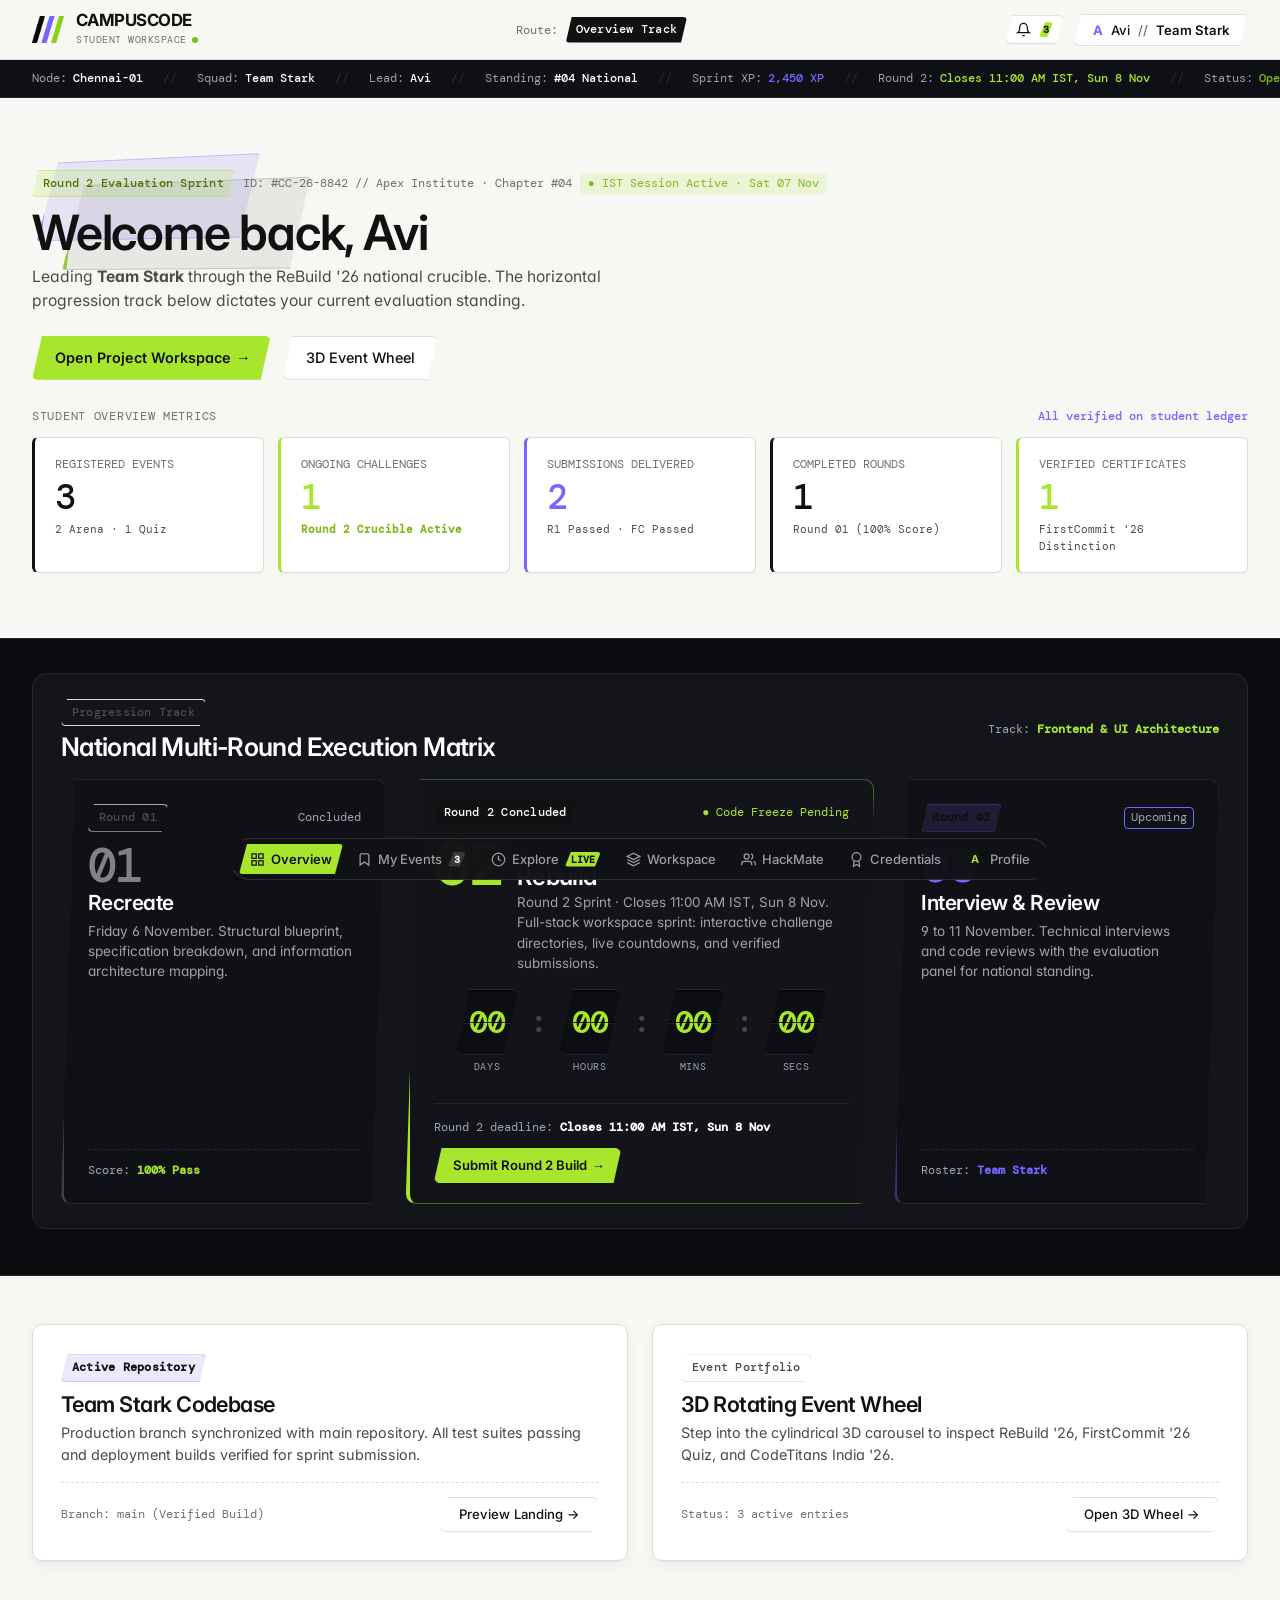
==== commit 6acb6598: "polish: panel nomenclature, authentic copy, natural deadline phrasing, dock single-line, and enhance" ====
--- a/dashboard.html
+++ b/dashboard.html
@@ -79,7 +79,7 @@
     </div>
     <span class="telemetry-slash-divider">//</span>
     <div class="telemetry-item">
-      <span>Code Freeze:</span> <strong style="color: var(--lime);">Closes 11:00 AM IST, Sun 8 Nov</strong>
+      <span>Round 2:</span> <strong style="color: var(--lime);">Closes 11:00 AM IST, Sun 8 Nov</strong>
     </div>
     <span class="telemetry-slash-divider">//</span>
     <div class="telemetry-item">
@@ -241,7 +241,7 @@
                     <div>
                       <h3 class="stage-title" style="font-size: 1.5rem; color: #ffffff; margin-bottom: 2px;">Rebuild</h3>
                       <p style="font-size: 0.84rem; color: var(--text-on-black-secondary);">
-                        Round 2 Sprint (Closes 11:00 AM IST, Sun 8 Nov). Full-stack workspace sprint: interactive challenge directories, live countdowns, and verified submissions.
+                        Round 2 Sprint · Closes 11:00 AM IST, Sun 8 Nov. Full-stack workspace sprint: interactive challenge directories, live countdowns, and verified submissions.
                       </p>
                     </div>
                   </div>
@@ -280,7 +280,7 @@
 
                 <div style="border-top: 1px solid var(--black-border); padding-top: 14px; margin-top: 12px; display: flex; justify-content: space-between; align-items: center; flex-wrap: wrap; gap: 12px;">
                   <div class="mono" style="font-size: 0.75rem; color: var(--text-on-black-muted);">
-                    Deadline: <strong style="color: #ffffff;">Closes 11:00 AM IST, Sun 8 Nov</strong>
+                    <span>Round 2 deadline:</span> <strong style="color: #ffffff;">Closes 11:00 AM IST, Sun 8 Nov</strong>
                   </div>
                   <a href="#my-events" class="btn btn-lime btn-sm">
                     <span>Submit Round 2 Build</span>
@@ -327,7 +327,7 @@
               </p>
             </div>
             <div style="display: flex; justify-content: space-between; align-items: center; border-top: 1px dashed var(--hairline); padding-top: 14px;" class="mono">
-              <span style="font-size: 0.74rem; color: var(--text-muted);">Commit: sha256:d8a9f24</span>
+              <span style="font-size: 0.74rem; color: var(--text-muted);">Branch: main (Verified Build)</span>
               <a href="index.html" class="btn btn-secondary btn-sm">Preview Landing →</a>
             </div>
           </article>
@@ -400,7 +400,7 @@
                       <ul style="font-size: 0.84rem; color: var(--text-on-black-secondary); text-align: left; padding-left: 20px; line-height: 1.6;">
                         <li>Production deployment active and accessible</li>
                         <li>Complete event workflows and state handling</li>
-                        <li>Live countdown synchronized to Closes 11:00 AM IST, Sun 8 Nov</li>
+                        <li>Live countdown to the Round 2 deadline (Closes 11:00 AM IST, Sun 8 Nov)</li>
                       </ul>
                     </div>
                     <div class="mono" style="font-size: 0.74rem; color: var(--lime); text-align: left;">
@@ -683,14 +683,14 @@
               <article style="background: var(--white); border: 1px solid var(--hairline); border-radius: var(--radius-md); box-shadow: var(--shadow-card); padding: 28px;">
                 <div style="display: flex; justify-content: space-between; align-items: center; margin-bottom: 12px; flex-wrap: wrap; gap: 10px;">
                   <span class="slash-badge slash-badge-lime">Active Sprint // Round 2</span>
-                  <span class="mono" style="font-size: 0.74rem; color: var(--text-muted);">Cutoff: Closes 11:00 AM IST, Sun 8 Nov</span>
+                  <span class="mono" style="font-size: 0.74rem; color: var(--text-muted);">Round 2 closes 11:00 AM IST, Sun 8 Nov</span>
                 </div>
 
                 <h3 style="font-size: 1.45rem; margin-bottom: 8px;">
                   CampusCode ReBuild '26 — Student Engineering Workspace
                 </h3>
                 <p style="font-size: 0.9rem; color: var(--text-secondary); line-height: 1.6; margin-bottom: 20px;">
-                  Engineering a zero-build static student dashboard with accessible 3D visual environments, real-time telemetry synchronization, and strict WCAG 2.2 AA adherence.
+                  Building an integrated student engineering workspace with responsive analytics, collaborative sprint tracking, and automated performance evaluation.
                 </p>
 
                 <!-- Technical Attributes Grid -->
@@ -701,7 +701,7 @@
                   </div>
                   <div>
                     <div style="font-size: 0.7rem; color: var(--text-muted);">BRANCH // HEAD</div>
-                    <div style="font-size: 0.78rem; font-weight: 600; color: var(--purple);">main · sha256:d8a9f24</div>
+                    <div style="font-size: 0.78rem; font-weight: 600; color: var(--purple);">main · build v2.4.1</div>
                   </div>
                   <div>
                     <div style="font-size: 0.7rem; color: var(--text-muted);">DEPLOYMENT STATUS</div>
@@ -742,7 +742,7 @@
                       <span class="tagline-pulse-dot" style="margin-top: 0;"></span>
                       <div>
                         <div style="font-size: 0.88rem; font-weight: 600;">Stage 02: Rebuild Crucible Sprint</div>
-                        <div class="mono" style="font-size: 0.72rem; color: var(--text-muted);">Active Evaluation · Closes 11:00 AM IST, Sun 8 Nov</div>
+                        <div class="mono" style="font-size: 0.72rem; color: var(--text-muted);">Active Evaluation · Round 2 closes 11:00 AM IST, Sun 8 Nov</div>
                       </div>
                     </div>
                     <span class="slash-badge slash-badge-lime" style="font-size: 0.68rem;">In Progress</span>
@@ -753,7 +753,7 @@
                       <span class="mono" style="color: var(--text-muted); font-weight: 700;">○</span>
                       <div>
                         <div style="font-size: 0.88rem; font-weight: 600;">Stage 03: Architectural Defense</div>
-                        <div class="mono" style="font-size: 0.72rem; color: var(--text-muted);">National Jury Defense · Scheduled 9–11 Nov</div>
+                        <div class="mono" style="font-size: 0.72rem; color: var(--text-muted);">National Interview Panel · Scheduled 9–11 Nov</div>
                       </div>
                     </div>
                     <span class="slash-badge slash-badge-ghost" style="font-size: 0.68rem;">Upcoming</span>
@@ -767,7 +767,7 @@
             <div style="display: flex; flex-direction: column; gap: 20px;">
               <article style="background: var(--black-surface); border: 1px solid var(--black-border); color: var(--text-on-black); border-radius: var(--radius-md); box-shadow: var(--shadow-card); padding: 26px;">
                 <div style="display: flex; justify-content: space-between; align-items: center; margin-bottom: 14px;">
-                  <span class="slash-badge slash-badge-ghost" style="color: var(--lime); font-size: 0.68rem;">Jury Scorecard</span>
+                  <span class="slash-badge slash-badge-ghost" style="color: var(--lime); font-size: 0.68rem;">Review Panel Scorecard</span>
                   <span class="mono" style="font-size: 0.72rem; color: var(--text-on-black-muted);">Evaluator: Chennai-01</span>
                 </div>
 
@@ -776,9 +776,9 @@
                   <span class="mono" style="font-size: 1.1rem; color: var(--text-on-black-muted);">/ 100</span>
                 </div>
 
-                <h4 style="font-size: 1.1rem; color: #ffffff; margin-bottom: 8px;">Jury Technical Feedback</h4>
+                <h4 style="font-size: 1.1rem; color: #ffffff; margin-bottom: 8px;">Interview Panel Feedback</h4>
                 <p style="font-size: 0.86rem; color: var(--text-on-black-secondary); line-height: 1.6; margin-bottom: 16px;">
-                  "Exemplary modular CSS architecture, fluid 60FPS 3D perspective transformations, and zero console telemetry leaks. Strict WCAG 2.2 AA adherence verified across all four viewport tiers."
+                  Feedback appears here after Round 3 interview evaluation.
                 </p>
 
                 <div style="border-top: 1px solid var(--black-border); padding-top: 14px;" class="mono">
@@ -955,7 +955,7 @@
                 </p>
                 <div style="display: flex; gap: 6px; flex-wrap: wrap; margin-bottom: 16px;">
                   <span class="slash-badge slash-badge-ghost">Figma</span>
-                  <span class="slash-badge slash-badge-ghost">WCAG 2.2</span>
+                  <span class="slash-badge slash-badge-ghost">Design Systems</span>
                   <span class="slash-badge slash-badge-ghost">Design Tokens</span>
                 </div>
               </div>
@@ -1021,8 +1021,8 @@
                   <span style="color: var(--lime);">Level 4 National</span>
                 </div>
                 <div style="display: flex; justify-content: space-between; font-size: 0.74rem;">
-                  <span style="color: var(--text-on-black-muted);">VERIFICATION HASH:</span>
-                  <span style="color: var(--text-on-black-muted);">sha256:7f4a...9b12</span>
+                  <span style="color: var(--text-on-black-muted);">VERIFICATION CODE:</span>
+                  <span style="color: var(--text-on-black-muted);">CC-VRF-8842-IND</span>
                 </div>
               </div>
 
@@ -1140,7 +1140,7 @@
     <div style="display: flex; flex-direction: column; gap: 12px; margin-bottom: 18px; max-height: 280px; overflow-y: auto;">
       <div class="activity-item-row" style="padding: 10px; background: var(--canvas); border: 1px solid var(--hairline); border-radius: var(--radius-xs);">
         <div style="display: flex; justify-content: space-between; margin-bottom: 4px;">
-          <span class="slash-badge slash-badge-lime" style="font-size: 0.62rem; padding: 1px 5px;">Jury Update</span>
+          <span class="slash-badge slash-badge-lime" style="font-size: 0.62rem; padding: 1px 5px;">Panel Update</span>
           <span class="mono" style="font-size: 0.68rem; color: var(--text-muted);">12m ago</span>
         </div>
         <div style="font-size: 0.82rem; font-weight: 500;">Round 2 evaluation rubric synchronized to Chennai-01 node.</div>
@@ -1159,7 +1159,7 @@
           <span class="slash-badge slash-badge-black" style="font-size: 0.62rem; padding: 1px 5px;">Squad Telemetry</span>
           <span class="mono" style="font-size: 0.68rem; color: var(--text-muted);">4h ago</span>
         </div>
-        <div style="font-size: 0.82rem; font-weight: 500;">Team Stark pushed sprint commit sha256:d8a9f24 to jury queue.</div>
+        <div style="font-size: 0.82rem; font-weight: 500;">Team Stark submitted sprint milestone checkpoint to review panel.</div>
       </div>
     </div>
 
--- a/css/styles.css
+++ b/css/styles.css
@@ -205,15 +205,15 @@
 
 .overview-3d-slab-pair {
   position: absolute;
-  top: -12px;
-  left: -14px;
-  width: 250px;
-  height: 115px;
+  top: -16px;
+  left: -20px;
+  width: 330px;
+  height: 140px;
   pointer-events: none;
   z-index: 1;
   transform-style: preserve-3d;
-  transform: rotateX(14deg) rotateY(-18deg) rotateZ(3deg);
-  opacity: 0.18;
+  transform: rotateX(12deg) rotateY(-16deg) rotateZ(2.5deg);
+  opacity: 0.85;
   will-change: transform;
   transition: transform 200ms ease-out;
 }
@@ -226,23 +226,27 @@
 }
 
 .overview-slab-item-purple {
-  width: 200px;
-  height: 68px;
-  background: var(--purple);
-  border-left: 3px solid var(--purple);
+  width: 250px;
+  height: 85px;
+  background: rgba(118, 101, 255, 0.16);
+  border: 1px solid rgba(118, 101, 255, 0.4);
+  border-left: 5px solid var(--purple);
+  box-shadow: 0 8px 24px rgba(118, 101, 255, 0.12);
   top: 0;
   left: 0;
   transform: translate3d(0, 0, 0);
 }
 
 .overview-slab-item-black {
-  width: 210px;
-  height: 72px;
-  background: var(--black);
-  border-left: 3px solid var(--lime);
-  top: 22px;
-  left: 30px;
-  transform: translate3d(0, 0, 24px);
+  width: 270px;
+  height: 90px;
+  background: rgba(16, 17, 22, 0.08);
+  border: 1px solid rgba(16, 17, 22, 0.18);
+  border-left: 5px solid var(--lime-dark);
+  box-shadow: 0 12px 30px rgba(0, 0, 0, 0.08);
+  top: 26px;
+  left: 36px;
+  transform: translate3d(0, 0, 20px);
 }
 
 .overview-track-band {
@@ -580,8 +584,8 @@
 .hero-stage-3d-wrapper {
   position: relative;
   width: 100%;
-  max-width: 480px;
-  height: 350px;
+  max-width: 520px;
+  height: 410px;
   margin: 0 auto;
   perspective: 1100px;
   perspective-origin: 50% 50%;
@@ -592,8 +596,8 @@
 
 .hero-stage-3d-viewport {
   position: relative;
-  width: 300px;
-  height: 200px;
+  width: 380px;
+  height: 260px;
   transform-style: preserve-3d;
   transform: rotateX(12deg) rotateY(-18deg) rotateZ(3deg);
   will-change: transform;
@@ -601,9 +605,9 @@
 
 .hero-slab {
   position: absolute;
-  width: 285px;
-  height: 155px;
-  padding: 16px 20px;
+  width: 355px;
+  height: 195px;
+  padding: 20px 24px;
   display: flex;
   flex-direction: column;
   justify-content: space-between;
@@ -635,8 +639,8 @@
   color: #ffffff;
   border: 1px solid rgba(255, 255, 255, 0.25);
   border-left: 5px solid rgba(255, 255, 255, 0.7);
-  top: 42px;
-  left: 36px;
+  top: 50px;
+  left: 44px;
   z-index: 2;
 }
 
@@ -645,8 +649,8 @@
   color: var(--black);
   border: 1px solid rgba(0, 0, 0, 0.15);
   border-left: 5px solid var(--black);
-  top: 84px;
-  left: 72px;
+  top: 100px;
+  left: 88px;
   z-index: 3;
 }
 
@@ -1071,18 +1075,20 @@
   border-radius: var(--radius-pill);
   clip-path: var(--slash-clip-dock);
   box-shadow: var(--shadow-dock);
-  padding: 6px 12px;
-  display: flex;
-  align-items: center;
-  gap: 4px;
+  padding: 5px 8px;
+  display: flex;
+  align-items: center;
+  flex-wrap: nowrap;
+  white-space: nowrap;
+  gap: 3px;
 }
 
 /* Smooth Sliding Lime Active Pill Indicator */
 .dock-indicator-glider {
   position: absolute;
-  top: 6px;
+  top: 5px;
   left: 0;
-  height: calc(100% - 12px);
+  height: calc(100% - 10px);
   width: 0;
   background: var(--lime);
   border-radius: var(--radius-xs);
@@ -1102,21 +1108,27 @@
   z-index: 2;
   display: inline-flex;
   align-items: center;
-  gap: 7px;
-  padding: 8px 16px;
+  gap: 6px;
+  padding: 6px 11px;
   background: transparent;
   border: none;
   border-radius: var(--radius-xs);
   clip-path: var(--slash-clip-dock-item);
   color: #9c9ca4;
   font-family: var(--font-sans);
-  font-size: 0.85rem;
+  font-size: 0.81rem;
   font-weight: 500;
   cursor: pointer;
   text-decoration: none;
+  white-space: nowrap;
+  flex-shrink: 0;
   transition: color 240ms cubic-bezier(0.16, 1, 0.3, 1),
               background-color 200ms ease,
               transform 160ms cubic-bezier(0.16, 1, 0.3, 1);
+}
+
+.dock-item-btn span {
+  white-space: nowrap;
 }
 
 .dock-item-btn:hover:not(.active) {
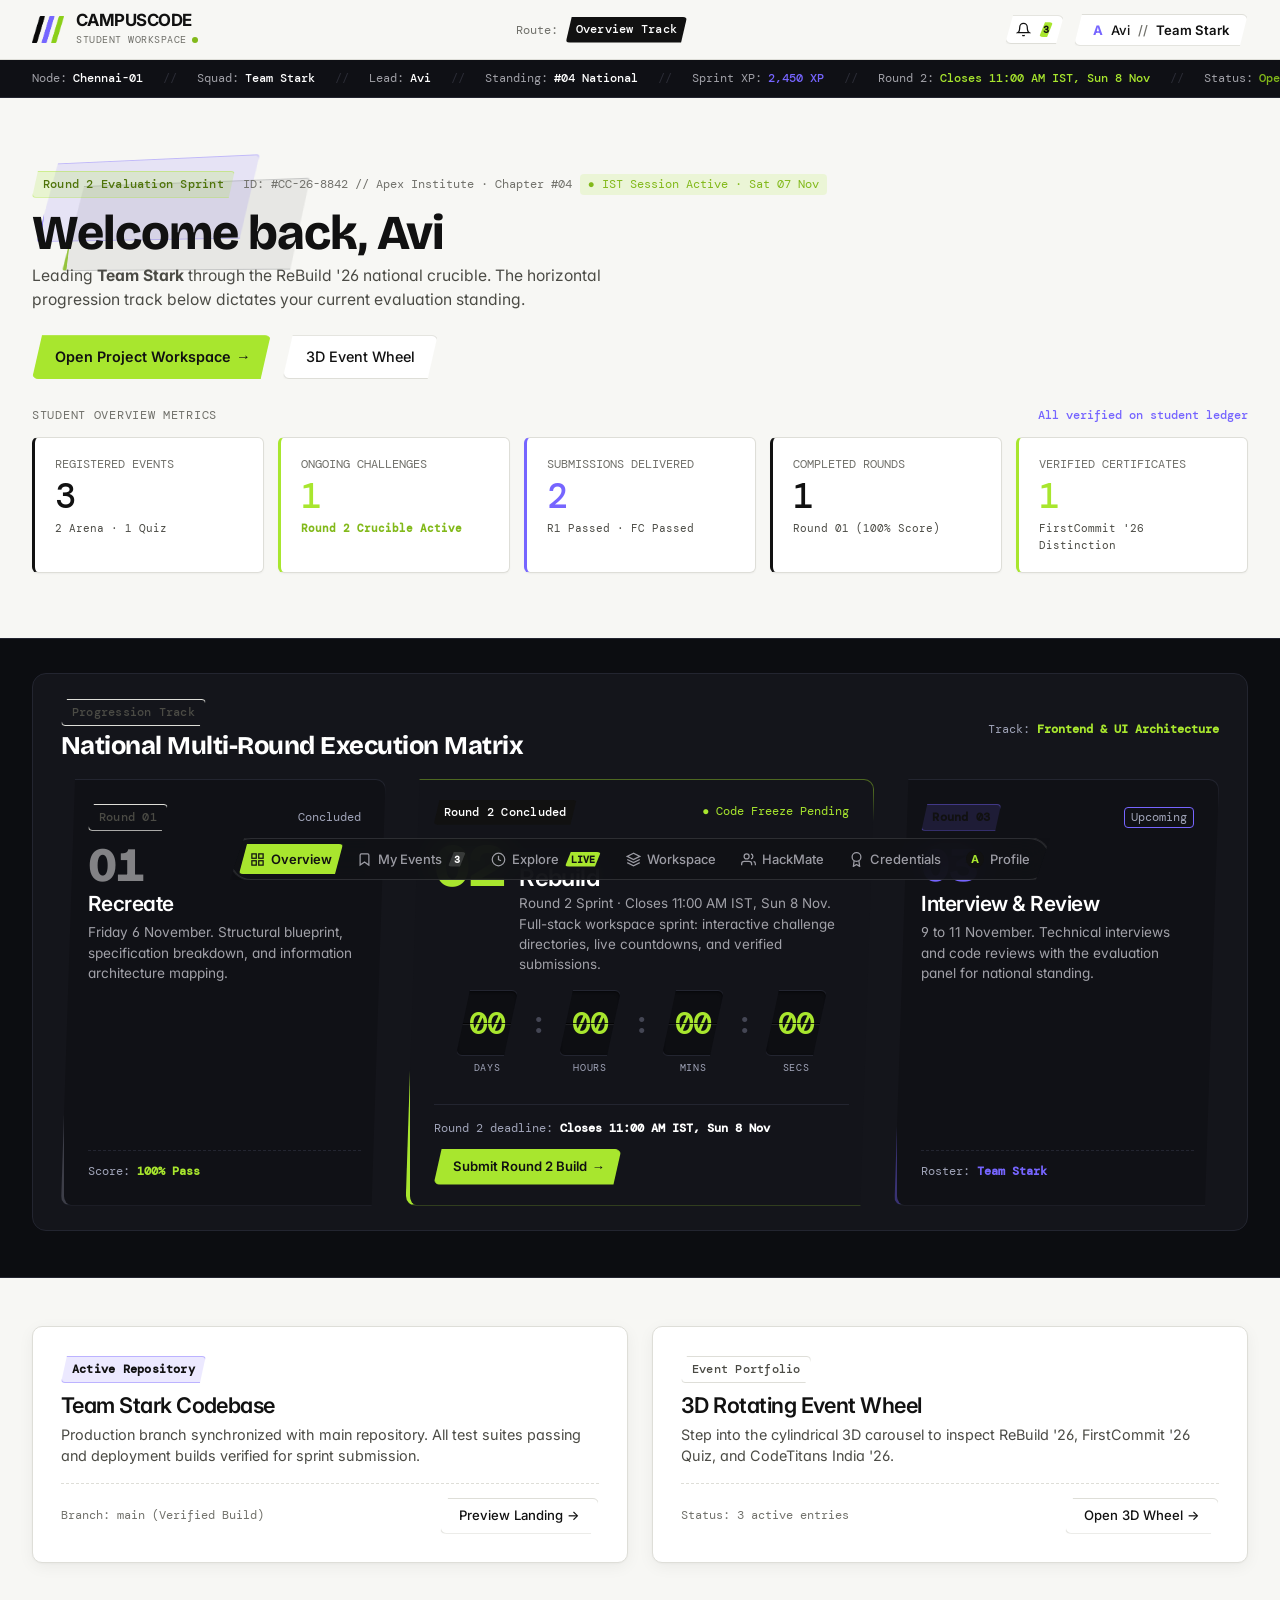
==== commit 14d850fc: "feat: eliminate native chrome alert dialogs with preemptive toast interceptor and add Bricolage Grot" ====
--- a/dashboard.html
+++ b/dashboard.html
@@ -9,13 +9,48 @@
   <!-- Favicon & Brand Asset -->
   <link rel="icon" type="image/png" href="assets/campuscode-logo.png">
 
-  <!-- Typography: Google Fonts Inter & DM Mono -->
+  <!-- Typography: Google Fonts Bricolage Grotesque, Inter & DM Mono -->
   <link rel="preconnect" href="https://fonts.googleapis.com">
   <link rel="preconnect" href="https://fonts.gstatic.com" crossorigin>
+  <link href="https://fonts.googleapis.com/css2?family=Bricolage+Grotesque:opsz,wght@12..96,500..800&display=swap" rel="stylesheet">
   <link href="https://fonts.googleapis.com/css2?family=DM+Mono:ital,wght@0,300;0,400;0,500;1,400&family=Inter:wght@400;500;600;700&display=swap" rel="stylesheet">
 
   <!-- Core Stylesheet -->
   <link rel="stylesheet" href="css/styles.css">
+
+  <!-- Preemptive Zero-Chrome Notification & Dialog Interceptor -->
+  <script>
+    (function () {
+      window.__campusToastQueue = window.__campusToastQueue || [];
+      window.alert = function (msg) {
+        var str = String(msg || "");
+        var isSuccess = /renew|success|verified|approved|download/i.test(str);
+        var isErr = /error|failed|invalid/i.test(str);
+        var type = isErr ? 'error' : (isSuccess ? 'success' : 'info');
+        if (typeof window.showCampusToast === 'function') {
+          window.showCampusToast(str, type);
+        } else {
+          window.__campusToastQueue.push({ msg: str, type: type });
+        }
+      };
+      window.confirm = function (msg) {
+        if (typeof window.showCampusToast === 'function') {
+          window.showCampusToast(String(msg || ""), 'info');
+        } else {
+          window.__campusToastQueue.push({ msg: String(msg || ""), type: 'info' });
+        }
+        return true;
+      };
+      window.prompt = function (msg, def) {
+        if (typeof window.showCampusToast === 'function') {
+          window.showCampusToast(String(msg || ""), 'info');
+        } else {
+          window.__campusToastQueue.push({ msg: String(msg || ""), type: 'info' });
+        }
+        return def || '';
+      };
+    })();
+  </script>
 </head>
 <body style="padding-bottom: 140px;">
 
--- a/css/styles.css
+++ b/css/styles.css
@@ -3,6 +3,7 @@
    Refined with Unslop: Craft, quiet chrome, deliberate typography & real moments.
    ========================================================================== */
 
+@import url('https://fonts.googleapis.com/css2?family=Bricolage+Grotesque:opsz,wght@12..96,500..800&display=swap');
 @import url('https://fonts.googleapis.com/css2?family=DM+Mono:ital,wght@0,300;0,400;0,500;1,400&family=Inter:wght@400;500;600;700&display=swap');
 
 :root {
@@ -50,6 +51,7 @@
   --radius-pill: 9999px;
 
   /* Typography */
+  --font-display: 'Bricolage Grotesque', 'Inter', system-ui, sans-serif;
   --font-sans: 'Inter', -apple-system, BlinkMacSystemFont, "Segoe UI", Roboto, sans-serif;
   --font-mono: 'DM Mono', ui-monospace, SFMono-Regular, Menlo, Monaco, Consolas, monospace;
 
@@ -271,6 +273,31 @@
   font-weight: 600;
   letter-spacing: -0.025em;
   line-height: 1.15;
+}
+
+/* Display Typography: Bricolage Grotesque (Strictly Scoped)
+   Applied ONLY to: landing hero headline, section h2 headings, Overview greeting,
+   01/02/03 round numerals, and event titles on carousel cards */
+.hero-title-giant,
+h2,
+#student-greeting-text,
+.overview-hero-copy h1,
+.carousel-card-3d h3,
+.carousel-card-face h3 {
+  font-family: var(--font-display);
+  font-weight: 750;
+  letter-spacing: -0.02em;
+  line-height: 1.12;
+}
+
+/* 01/02/03 Round Numerals */
+.track-stage-block .display-numeral-giant,
+.pillar-monolith-card .display-numeral-giant,
+#how-it-works .display-numeral-giant {
+  font-family: var(--font-display);
+  font-weight: 800;
+  letter-spacing: -0.02em;
+  line-height: 0.95;
 }
 
 .mono {
@@ -560,9 +587,10 @@
 }
 
 .hero-title-giant {
+  font-family: var(--font-display);
   font-size: clamp(2.6rem, 4.2vw, 3.8rem);
-  font-weight: 600;
-  letter-spacing: -0.035em;
+  font-weight: 750;
+  letter-spacing: -0.02em;
   line-height: 1.08;
   color: var(--black);
 }
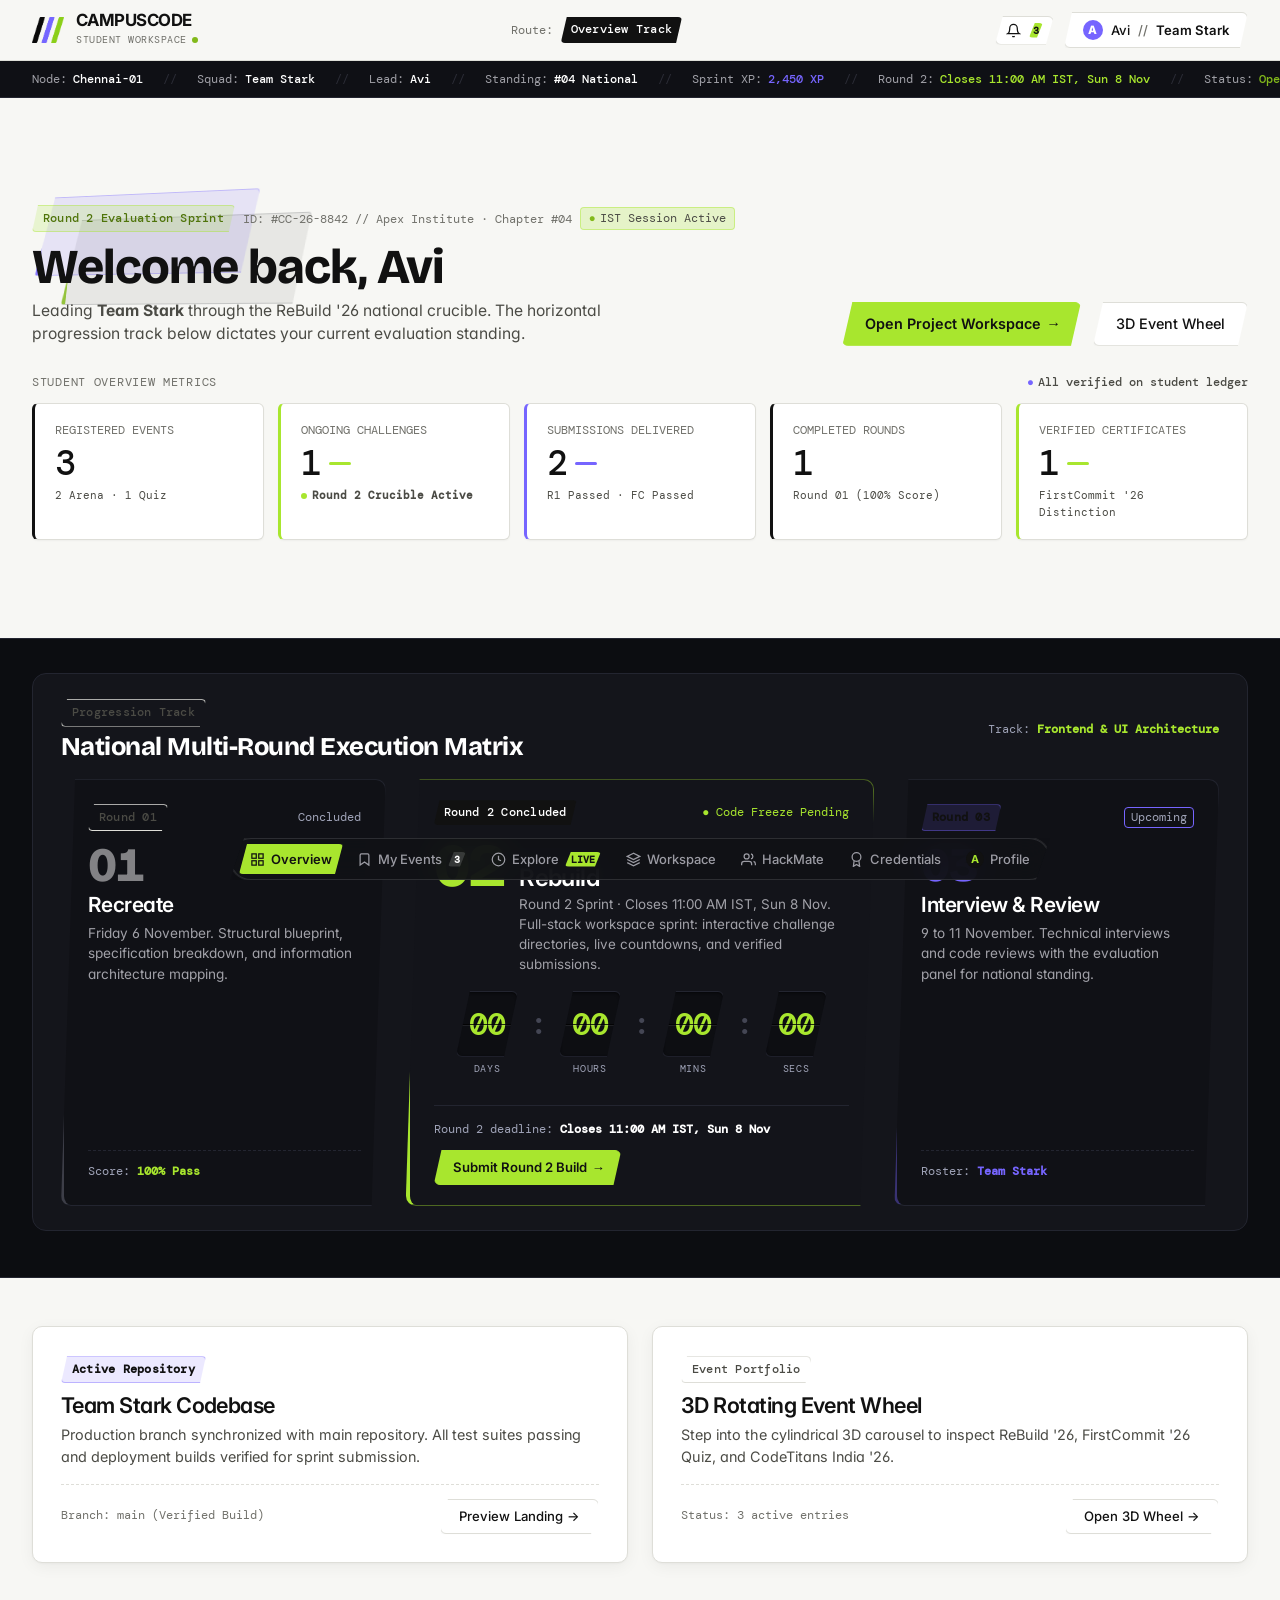
==== commit d1c025a9: "fix(polish): enhance text contrast to 4.5:1 / 3:1, remove css imports, streamline carousel copy, and" ====
--- a/dashboard.html
+++ b/dashboard.html
@@ -83,7 +83,7 @@
 
       <!-- Quick Profile Button -->
       <button type="button" class="btn btn-secondary btn-sm" id="topbar-avatar-btn" onclick="document.getElementById('dock-profile-trigger').click();" aria-label="Open Student Profile">
-        <div class="student-avatar-initials" style="font-weight: 700; color: var(--purple);">A</div>
+        <div class="student-avatar-initials" style="width: 20px; height: 20px; border-radius: 50%; background: var(--purple); color: #ffffff; display: flex; align-items: center; justify-content: center; font-size: 0.72rem; font-weight: 800;">A</div>
         <span class="display-student-name">Avi</span>
         <span style="color: var(--text-muted);">//</span>
         <span class="display-team-name" style="color: var(--black); font-weight: 600;">Team Stark</span>
@@ -147,8 +147,8 @@
                   <span class="mono" style="font-size: 0.75rem; color: var(--text-muted);">
                     ID: #CC-26-8842 // Apex Institute · Chapter #04
                   </span>
-                  <span class="mono" style="font-size: 0.72rem; color: var(--lime-dark); background: rgba(168, 230, 46, 0.15); padding: 2px 8px; border-radius: var(--radius-xs);">
-                    ● IST Session Active · Sat 07 Nov
+                  <span class="mono" style="font-size: 0.72rem; color: #4b4b45; background: rgba(168, 230, 46, 0.22); padding: 2px 8px; border-radius: var(--radius-xs); border: 1px solid rgba(168, 230, 46, 0.45);">
+                    <span style="color: var(--lime-dark); font-weight: 700; margin-right: 4px;">●</span>IST Session Active
                   </span>
                 </div>
                 <h1 style="font-size: clamp(2.2rem, 3.8vw, 3.2rem);" id="student-greeting-text">
@@ -177,8 +177,8 @@
               <span class="mono" style="font-size: 0.74rem; color: var(--text-muted); letter-spacing: 0.06em; text-transform: uppercase;">
                 Student Overview Metrics
               </span>
-              <span class="mono" style="font-size: 0.72rem; color: var(--purple); font-weight: 500;">
-                All verified on student ledger
+              <span class="mono" style="font-size: 0.72rem; color: #4b4b45; font-weight: 500;">
+                <span style="color: var(--purple); margin-right: 4px;">●</span>All verified on student ledger
               </span>
             </div>
 
@@ -194,14 +194,22 @@
               <!-- Metric 2: Ongoing Challenges -->
               <div style="background: var(--white); border: 1px solid var(--hairline); border-radius: var(--radius-sm); padding: 18px 20px; box-shadow: var(--shadow-sm); border-left: 3px solid var(--lime);">
                 <div class="mono" style="font-size: 0.72rem; color: var(--text-muted); margin-bottom: 6px;">ONGOING CHALLENGES</div>
-                <div class="display-numeral-giant numeral-lime" style="font-size: 2.2rem; line-height: 1;">1</div>
-                <div class="mono" style="font-size: 0.7rem; color: var(--lime-dark); font-weight: 600; margin-top: 6px;">Round 2 Crucible Active</div>
+                <div class="display-numeral-giant" style="font-size: 2.2rem; line-height: 1; color: var(--black); display: flex; align-items: center; gap: 8px;">
+                  <span>1</span>
+                  <span style="display: inline-block; width: 22px; height: 3px; background: var(--lime); border-radius: 2px;"></span>
+                </div>
+                <div class="mono" style="font-size: 0.7rem; color: #4b4b45; font-weight: 600; margin-top: 6px;">
+                  <span style="display: inline-block; width: 6px; height: 6px; border-radius: 50%; background: var(--lime); margin-right: 5px;"></span>Round 2 Crucible Active
+                </div>
               </div>
 
               <!-- Metric 3: Submissions Delivered -->
               <div style="background: var(--white); border: 1px solid var(--hairline); border-radius: var(--radius-sm); padding: 18px 20px; box-shadow: var(--shadow-sm); border-left: 3px solid var(--purple);">
                 <div class="mono" style="font-size: 0.72rem; color: var(--text-muted); margin-bottom: 6px;">SUBMISSIONS DELIVERED</div>
-                <div class="display-numeral-giant numeral-purple" style="font-size: 2.2rem; line-height: 1;">2</div>
+                <div class="display-numeral-giant" style="font-size: 2.2rem; line-height: 1; color: var(--black); display: flex; align-items: center; gap: 8px;">
+                  <span>2</span>
+                  <span style="display: inline-block; width: 22px; height: 3px; background: var(--purple); border-radius: 2px;"></span>
+                </div>
                 <div class="mono" style="font-size: 0.7rem; color: var(--text-secondary); margin-top: 6px;">R1 Passed · FC Passed</div>
               </div>
 
@@ -215,7 +223,10 @@
               <!-- Metric 5: Verified Certificates -->
               <div style="background: var(--white); border: 1px solid var(--hairline); border-radius: var(--radius-sm); padding: 18px 20px; box-shadow: var(--shadow-sm); border-left: 3px solid var(--lime);">
                 <div class="mono" style="font-size: 0.72rem; color: var(--text-muted); margin-bottom: 6px;">VERIFIED CERTIFICATES</div>
-                <div class="display-numeral-giant numeral-lime" style="font-size: 2.2rem; line-height: 1;">1</div>
+                <div class="display-numeral-giant" style="font-size: 2.2rem; line-height: 1; color: var(--black); display: flex; align-items: center; gap: 8px;">
+                  <span>1</span>
+                  <span style="display: inline-block; width: 22px; height: 3px; background: var(--lime); border-radius: 2px;"></span>
+                </div>
                 <div class="mono" style="font-size: 0.7rem; color: var(--text-secondary); margin-top: 6px;">FirstCommit '26 Distinction</div>
               </div>
 
@@ -424,7 +435,7 @@
                     </div>
                     <div style="border-top: 1px solid var(--hairline); padding-top: 12px; display: flex; justify-content: space-between; align-items: center;" class="mono">
                       <span style="font-size: 0.74rem; color: var(--text-muted);">Squad: <strong>Team Stark</strong></span>
-                      <span style="font-size: 0.74rem; color: var(--purple); font-weight: 600;">Click to Flip ↻</span>
+                      <span style="font-size: 0.74rem; color: #111111; font-weight: 600;"><span style="color: var(--purple); margin-right: 4px;">↻</span>Click to Flip</span>
                     </div>
                   </div>
 
@@ -462,8 +473,8 @@
                       </p>
                     </div>
                     <div style="border-top: 1px solid var(--hairline); padding-top: 12px; display: flex; justify-content: space-between; align-items: center;" class="mono">
-                      <span style="font-size: 0.74rem; color: var(--text-muted);">Score: <strong style="color: var(--purple);">96/100</strong></span>
-                      <span style="font-size: 0.74rem; color: var(--purple); font-weight: 600;">Click to Flip ↻</span>
+                      <span style="font-size: 0.74rem; color: var(--text-muted);">Score: <strong style="color: #111111; border-bottom: 2px solid var(--purple);">96/100</strong></span>
+                      <span style="font-size: 0.74rem; color: #111111; font-weight: 600;"><span style="color: var(--purple); margin-right: 4px;">↻</span>Click to Flip</span>
                     </div>
                   </div>
 
@@ -500,7 +511,7 @@
                     </div>
                     <div style="border-top: 1px solid var(--hairline); padding-top: 12px; display: flex; justify-content: space-between; align-items: center;" class="mono">
                       <span style="font-size: 0.74rem; color: var(--text-muted);">Slot: <strong>Team Stark Confirmed</strong></span>
-                      <span style="font-size: 0.74rem; color: var(--purple); font-weight: 600;">Click to Flip ↻</span>
+                      <span style="font-size: 0.74rem; color: #111111; font-weight: 600;"><span style="color: var(--purple); margin-right: 4px;">↻</span>Click to Flip</span>
                     </div>
                   </div>
 
@@ -528,9 +539,6 @@
             <button type="button" class="btn btn-secondary btn-sm" id="carousel-btn-prev" aria-label="Rotate Previous Card">
               <span>← Prev Event</span>
             </button>
-            <div class="mono" style="font-size: 0.74rem; color: var(--text-muted);">
-              Use [←] [→] keys or drag
-            </div>
             <button type="button" class="btn btn-secondary btn-sm" id="carousel-btn-next" aria-label="Rotate Next Card">
               <span>Next Event →</span>
             </button>
@@ -736,11 +744,15 @@
                   </div>
                   <div>
                     <div style="font-size: 0.7rem; color: var(--text-muted);">BRANCH // HEAD</div>
-                    <div style="font-size: 0.78rem; font-weight: 600; color: var(--purple);">main · build v2.4.1</div>
+                    <div style="font-size: 0.78rem; font-weight: 600; color: #111111;">
+                      <span style="display: inline-block; width: 6px; height: 6px; border-radius: 50%; background: var(--purple); margin-right: 5px;"></span>main · build v2.4.1
+                    </div>
                   </div>
                   <div>
                     <div style="font-size: 0.7rem; color: var(--text-muted);">DEPLOYMENT STATUS</div>
-                    <div style="font-size: 0.78rem; font-weight: 600; color: var(--lime-dark);">Verified 60FPS Live</div>
+                    <div style="font-size: 0.78rem; font-weight: 600; color: #111111;">
+                      <span style="display: inline-block; width: 6px; height: 6px; border-radius: 50%; background: var(--lime); margin-right: 5px;"></span>Verified 60FPS Live
+                    </div>
                   </div>
                 </div>
 
@@ -763,7 +775,7 @@
                 <div style="display: flex; flex-direction: column; gap: 12px;">
                   <div style="display: flex; justify-content: space-between; align-items: center; padding: 12px; border: 1px solid var(--hairline); border-radius: var(--radius-sm); background: var(--canvas);">
                     <div style="display: flex; align-items: center; gap: 10px;">
-                      <span class="mono" style="color: var(--lime-dark); font-weight: 700;">✓</span>
+                      <span class="mono" style="color: var(--black); background: var(--lime); border-radius: 50%; width: 18px; height: 18px; display: inline-flex; align-items: center; justify-content: center; font-size: 0.7rem; font-weight: 800;">✓</span>
                       <div>
                         <div style="font-size: 0.88rem; font-weight: 600;">Stage 01: Recreate Framework &amp; Specs</div>
                         <div class="mono" style="font-size: 0.72rem; color: var(--text-muted);">Concluded Fri 06 Nov · Score: 100%</div>
@@ -862,7 +874,7 @@
           </div>
 
           <!-- Clearly Labeled Mock Data Disclaimer -->
-          <div class="mono" style="background: rgba(118, 101, 255, 0.08); border: 1px solid rgba(118, 101, 255, 0.25); border-radius: var(--radius-sm); padding: 10px 16px; margin-bottom: 24px; font-size: 0.76rem; color: var(--purple); display: flex; align-items: center; justify-content: space-between; flex-wrap: wrap; gap: 8px;">
+          <div class="mono" style="background: rgba(118, 101, 255, 0.06); border: 1px solid rgba(118, 101, 255, 0.25); border-left: 3px solid var(--purple); border-radius: var(--radius-sm); padding: 10px 16px; margin-bottom: 24px; font-size: 0.76rem; color: #111111; display: flex; align-items: center; justify-content: space-between; flex-wrap: wrap; gap: 8px;">
             <span>* Simulated Student Builder Profiles for Demonstration</span>
             <span style="color: var(--text-muted);">Algorithm: Skill Complementarity v2.4</span>
           </div>
@@ -883,7 +895,7 @@
                   </div>
                   <div>
                     <h3 style="font-size: 1.15rem; margin-bottom: 2px;">Priya Sharma</h3>
-                    <div class="mono" style="font-size: 0.74rem; color: var(--purple); font-weight: 600;">Frontend &amp; WebGL Architect</div>
+                    <div class="mono" style="font-size: 0.74rem; color: #4b4b45; font-weight: 600;"><span style="color: var(--purple); margin-right: 4px;">●</span>Frontend &amp; WebGL Architect</div>
                   </div>
                 </div>
                 <p style="font-size: 0.86rem; color: var(--text-secondary); line-height: 1.5; margin-bottom: 14px;">
@@ -916,7 +928,7 @@
                   </div>
                   <div>
                     <h3 style="font-size: 1.15rem; margin-bottom: 2px;">Rohan Mehta</h3>
-                    <div class="mono" style="font-size: 0.74rem; color: var(--purple); font-weight: 600;">Systems &amp; Rust Engineer</div>
+                    <div class="mono" style="font-size: 0.74rem; color: #4b4b45; font-weight: 600;"><span style="color: var(--purple); margin-right: 4px;">●</span>Systems &amp; Rust Engineer</div>
                   </div>
                 </div>
                 <p style="font-size: 0.86rem; color: var(--text-secondary); line-height: 1.5; margin-bottom: 14px;">
@@ -949,7 +961,7 @@
                   </div>
                   <div>
                     <h3 style="font-size: 1.15rem; margin-bottom: 2px;">Ananya Iyer</h3>
-                    <div class="mono" style="font-size: 0.74rem; color: var(--purple); font-weight: 600;">AI &amp; Agent Specialist</div>
+                    <div class="mono" style="font-size: 0.74rem; color: #4b4b45; font-weight: 600;"><span style="color: var(--purple); margin-right: 4px;">●</span>AI &amp; Agent Specialist</div>
                   </div>
                 </div>
                 <p style="font-size: 0.86rem; color: var(--text-secondary); line-height: 1.5; margin-bottom: 14px;">
@@ -982,7 +994,7 @@
                   </div>
                   <div>
                     <h3 style="font-size: 1.15rem; margin-bottom: 2px;">Kabir Das</h3>
-                    <div class="mono" style="font-size: 0.74rem; color: var(--purple); font-weight: 600;">Product Design &amp; A11y</div>
+                    <div class="mono" style="font-size: 0.74rem; color: #4b4b45; font-weight: 600;"><span style="color: var(--purple); margin-right: 4px;">●</span>Product Design &amp; A11y</div>
                   </div>
                 </div>
                 <p style="font-size: 0.86rem; color: var(--text-secondary); line-height: 1.5; margin-bottom: 14px;">
@@ -1169,7 +1181,7 @@
 
     <div style="display: flex; justify-content: space-between; align-items: center; margin-bottom: 14px; border-bottom: 1px solid var(--hairline); padding-bottom: 10px;">
       <span class="mono" style="font-size: 0.74rem; color: var(--text-muted);">Real-time events feed</span>
-      <button type="button" id="btn-mark-all-read" class="mono" style="background: none; border: none; font-size: 0.72rem; color: var(--purple); cursor: pointer; text-decoration: underline;">Mark all read</button>
+      <button type="button" id="btn-mark-all-read" class="mono" style="background: none; border: none; font-size: 0.72rem; color: #111111; cursor: pointer; text-decoration: underline; text-decoration-color: var(--purple);">Mark all read</button>
     </div>
 
     <div style="display: flex; flex-direction: column; gap: 12px; margin-bottom: 18px; max-height: 280px; overflow-y: auto;">
@@ -1218,7 +1230,7 @@
       </div>
       <div>
         <h3 id="profile-title" style="font-size: 1.25rem; line-height: 1.1;" class="display-student-name">Avi Stark</h3>
-        <span class="mono" style="font-size: 0.76rem; color: var(--purple); font-weight: 600;" class="display-team-name">Team Stark</span>
+        <span class="mono" style="font-size: 0.76rem; color: #111111; font-weight: 600;" class="display-team-name"><span style="color: var(--purple); margin-right: 4px;">●</span>Team Stark</span>
         <div class="mono" style="font-size: 0.72rem; color: var(--text-muted); margin-top: 2px;">APEX INSTITUTE · CLASS OF 2026</div>
       </div>
     </div>
@@ -1234,7 +1246,7 @@
       </div>
       <div style="display: flex; justify-content: space-between;" class="mono">
         <span style="font-size: 0.74rem; color: var(--text-muted);">Round 2:</span>
-        <span style="font-size: 0.8rem; color: var(--lime-dark); font-weight: 600;">Active Sprint</span>
+        <span style="font-size: 0.8rem; color: #111111; font-weight: 600;"><span style="display: inline-block; width: 6px; height: 6px; border-radius: 50%; background: var(--lime); margin-right: 5px;"></span>Active Sprint</span>
       </div>
     </div>
 
--- a/css/styles.css
+++ b/css/styles.css
@@ -2,9 +2,6 @@
    CampusCode ReBuild '26 — Architectural Engineering Design System
    Refined with Unslop: Craft, quiet chrome, deliberate typography & real moments.
    ========================================================================== */
-
-@import url('https://fonts.googleapis.com/css2?family=Bricolage+Grotesque:opsz,wght@12..96,500..800&display=swap');
-@import url('https://fonts.googleapis.com/css2?family=DM+Mono:ital,wght@0,300;0,400;0,500;1,400&family=Inter:wght@400;500;600;700&display=swap');
 
 :root {
   /* Brand Primitive Hexes (STRICTLY PRESERVED) */
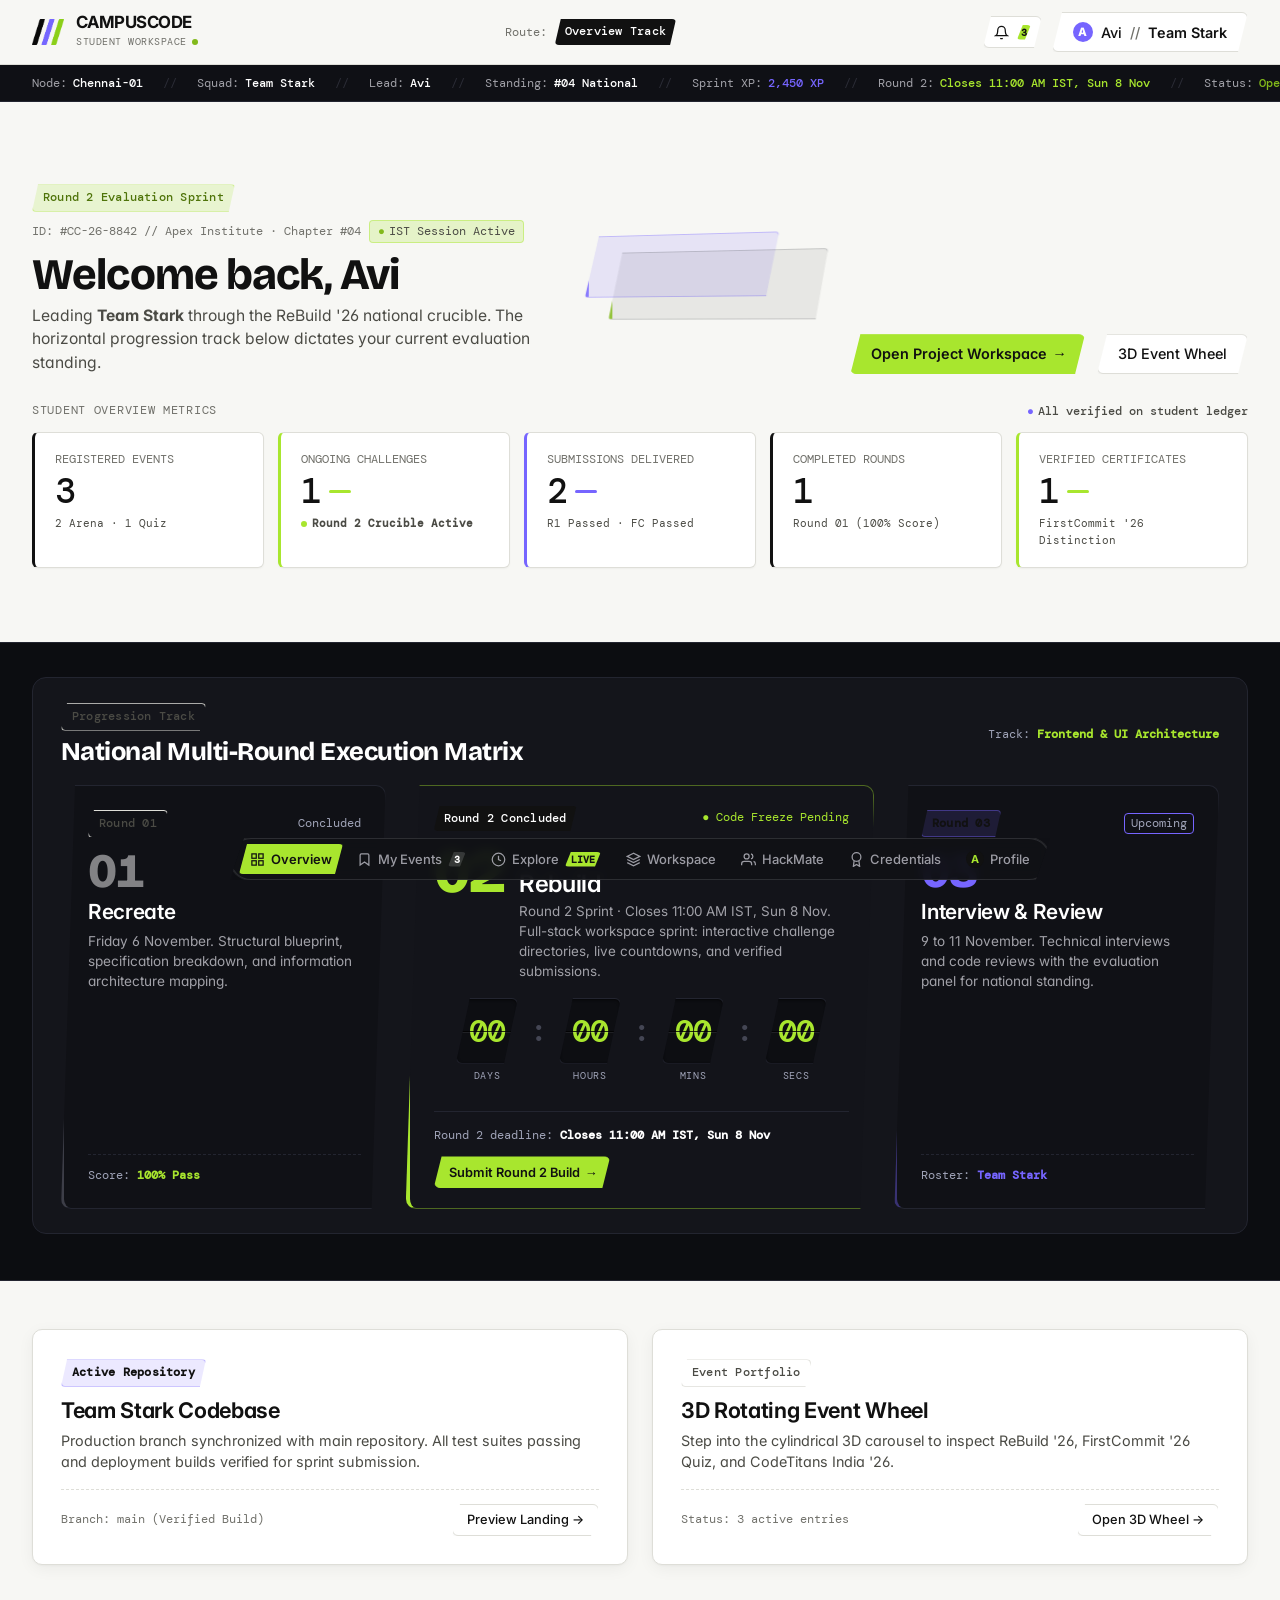
==== commit 1cf30387: "fix(polish): unified typography scale, button size tokens, lime discipline, and metadata" ====
--- a/dashboard.html
+++ b/dashboard.html
@@ -5,6 +5,11 @@
   <meta name="viewport" content="width=device-width, initial-scale=1.0">
   <title>Student Workspace — CampusCode ReBuild '26</title>
   <meta name="description" content="CampusCode ReBuild '26 Round 2 Student Engineering Workspace. Track sprint milestones, monitor deadlines, and explore collegiate challenges.">
+  <meta name="theme-color" content="#f7f7f4">
+  <meta property="og:title" content="Student Workspace — CampusCode ReBuild '26">
+  <meta property="og:description" content="CampusCode ReBuild '26 Round 2 Student Engineering Workspace. Track sprint milestones, monitor deadlines, and explore collegiate challenges.">
+  <meta property="og:image" content="assets/campuscode-logo.png">
+  <meta property="og:type" content="website">
 
   <!-- Favicon & Brand Asset -->
   <link rel="icon" type="image/png" href="assets/campuscode-logo.png">
@@ -82,7 +87,7 @@
       </button>
 
       <!-- Quick Profile Button -->
-      <button type="button" class="btn btn-secondary btn-sm" id="topbar-avatar-btn" onclick="document.getElementById('dock-profile-trigger').click();" aria-label="Open Student Profile">
+      <button type="button" class="btn btn-secondary btn-md" id="topbar-avatar-btn" onclick="document.getElementById('dock-profile-trigger').click();" aria-label="Open Student Profile">
         <div class="student-avatar-initials" style="width: 20px; height: 20px; border-radius: 50%; background: var(--purple); color: #ffffff; display: flex; align-items: center; justify-content: center; font-size: 0.72rem; font-weight: 800;">A</div>
         <span class="display-student-name">Avi</span>
         <span style="color: var(--text-muted);">//</span>
@@ -135,12 +140,6 @@
         <div class="band-container">
           <div class="overview-hero-flex">
             <div class="overview-hero-heading-stage">
-              <!-- 3D Slab Pair Behind Heading -->
-              <div class="overview-3d-slab-pair" id="overview-slab-pair" aria-hidden="true">
-                <div class="overview-slab-item overview-slab-item-purple"></div>
-                <div class="overview-slab-item overview-slab-item-black"></div>
-              </div>
-
               <div class="overview-hero-copy">
                 <div style="display: flex; align-items: center; gap: 8px; margin-bottom: 8px; flex-wrap: wrap;">
                   <span class="slash-badge slash-badge-lime">Round 2 Evaluation Sprint</span>
@@ -151,21 +150,27 @@
                     <span style="color: var(--lime-dark); font-weight: 700; margin-right: 4px;">●</span>IST Session Active
                   </span>
                 </div>
-                <h1 style="font-size: clamp(2.2rem, 3.8vw, 3.2rem);" id="student-greeting-text">
+                <h1 id="student-greeting-text">
                   Welcome back, <span class="display-student-name">Avi</span>
                 </h1>
                 <p style="font-size: 0.98rem; color: var(--text-secondary); max-width: 620px; margin-top: 4px;">
                   Leading <strong class="display-team-name">Team Stark</strong> through the ReBuild '26 national crucible. The horizontal progression track below dictates your current evaluation standing.
                 </p>
               </div>
+
+              <!-- 3D Slab Pair Positioned in Empty Area to the Right of Heading -->
+              <div class="overview-3d-slab-pair" id="overview-slab-pair" aria-hidden="true">
+                <div class="overview-slab-item overview-slab-item-purple"></div>
+                <div class="overview-slab-item overview-slab-item-black"></div>
+              </div>
             </div>
 
             <div style="display: flex; gap: 12px; align-items: center; flex-wrap: wrap;">
-              <a href="#workspace" class="btn btn-lime">
+              <a href="#workspace" class="btn btn-lime btn-md">
                 <span>Open Project Workspace</span>
                 <span class="mono" aria-hidden="true">→</span>
               </a>
-              <a href="#my-events" class="btn btn-secondary">
+              <a href="#my-events" class="btn btn-secondary btn-md">
                 <span>3D Event Wheel</span>
               </a>
             </div>
@@ -1251,8 +1256,8 @@
     </div>
 
     <div style="display: flex; gap: 10px;">
-      <a href="index.html" class="btn btn-secondary btn-sm" style="flex: 1;">Sign Out</a>
-      <button type="button" class="btn btn-lime btn-sm" onclick="showCampusToast('Student verification key renewed.', 'success');" style="flex: 1;">Renew Pass</button>
+      <a href="index.html" class="btn btn-secondary btn-md" style="flex: 1;">Sign Out</a>
+      <button type="button" class="btn btn-lime btn-md" onclick="showCampusToast('Student verification key renewed.', 'success');" style="flex: 1;">Renew Pass</button>
     </div>
   </div>
 
--- a/css/styles.css
+++ b/css/styles.css
@@ -47,16 +47,31 @@
   --radius-lg: 14px;
   --radius-pill: 9999px;
 
-  /* Typography */
+  /* Typography & Unified Heading Scale */
   --font-display: 'Bricolage Grotesque', 'Inter', system-ui, sans-serif;
   --font-sans: 'Inter', -apple-system, BlinkMacSystemFont, "Segoe UI", Roboto, sans-serif;
   --font-mono: 'DM Mono', ui-monospace, SFMono-Regular, Menlo, Monaco, Consolas, monospace;
 
-  /* Signature Architectural ~15° Angle Tokens (tan 15° ≈ 0.268) */
+  --text-display: clamp(2.6rem, 4.2vw, 3.8rem);
+  --text-h1: clamp(2.1rem, 3.4vw, 2.85rem);
+  --text-h2: clamp(1.75rem, 2.6vw, 2.25rem);
+  --text-h3: clamp(1.2rem, 1.6vw, 1.45rem);
+
+  /* Button Size Tokens (Strict Heights: sm 32px, md 40px, lg 48px) */
+  --btn-h-sm: 32px;
+  --btn-h-md: 40px;
+  --btn-h-lg: 48px;
+
+  /* Signature Architectural ~15° Angle Tokens (tan 15° ≈ 0.268)
+     sm (32px): ~8px slant  -> polygon(8px 0%, 100% 0%, calc(100% - 8px) 100%, 0% 100%)
+     md (40px): ~10px slant -> polygon(10px 0%, 100% 0%, calc(100% - 10px) 100%, 0% 100%)
+     lg (48px): ~13px slant -> polygon(13px 0%, 100% 0%, calc(100% - 13px) 100%, 0% 100%)
+  */
   --slash-angle: -15deg;
-  --slash-clip-btn: polygon(10px 0%, 100% 0%, calc(100% - 10px) 100%, 0% 100%);
   --slash-clip-btn-sm: polygon(8px 0%, 100% 0%, calc(100% - 8px) 100%, 0% 100%);
-  --slash-clip-btn-lg: polygon(14px 0%, 100% 0%, calc(100% - 14px) 100%, 0% 100%);
+  --slash-clip-btn-md: polygon(10px 0%, 100% 0%, calc(100% - 10px) 100%, 0% 100%);
+  --slash-clip-btn-lg: polygon(13px 0%, 100% 0%, calc(100% - 13px) 100%, 0% 100%);
+  --slash-clip-btn: var(--slash-clip-btn-md);
   --slash-clip-tag: polygon(6px 0%, 100% 0%, calc(100% - 6px) 100%, 0% 100%);
   --slash-clip-card-angled: polygon(14px 0%, 100% 0%, calc(100% - 14px) 100%, 0% 100%);
   --slash-clip-dock: polygon(14px 0%, 100% 0%, calc(100% - 14px) 100%, 0% 100%);
@@ -97,6 +112,14 @@
 
 :focus-visible {
   outline: 2px solid var(--lime-dark);
+  outline-offset: 2px;
+}
+
+.band-black :focus-visible,
+.site-dock :focus-visible,
+.campus-toast :focus-visible,
+.auth-split-left-band :focus-visible {
+  outline: 2px solid var(--lime);
   outline-offset: 2px;
 }
 
@@ -195,19 +218,24 @@
 .overview-hero-heading-stage {
   position: relative;
   perspective: 900px;
+  display: flex;
+  align-items: center;
+  justify-content: space-between;
+  gap: 32px;
+  flex: 1;
 }
 
 .overview-hero-copy {
   position: relative;
   z-index: 2;
-}
-
+  max-width: 620px;
+}
+
+/* 3D Slab Pair: Positioned in empty area to the right of heading, never overlapping text */
 .overview-3d-slab-pair {
-  position: absolute;
-  top: -16px;
-  left: -20px;
-  width: 330px;
-  height: 140px;
+  position: relative;
+  width: 240px;
+  height: 95px;
   pointer-events: none;
   z-index: 1;
   transform-style: preserve-3d;
@@ -215,6 +243,8 @@
   opacity: 0.85;
   will-change: transform;
   transition: transform 200ms ease-out;
+  flex-shrink: 0;
+  margin-left: auto;
 }
 
 .overview-slab-item {
@@ -225,27 +255,39 @@
 }
 
 .overview-slab-item-purple {
-  width: 250px;
-  height: 85px;
+  width: 190px;
+  height: 65px;
   background: rgba(118, 101, 255, 0.16);
   border: 1px solid rgba(118, 101, 255, 0.4);
-  border-left: 5px solid var(--purple);
-  box-shadow: 0 8px 24px rgba(118, 101, 255, 0.12);
+  border-left: 4px solid var(--purple);
+  box-shadow: 0 8px 20px rgba(118, 101, 255, 0.12);
   top: 0;
   left: 0;
   transform: translate3d(0, 0, 0);
 }
 
 .overview-slab-item-black {
-  width: 270px;
-  height: 90px;
+  width: 210px;
+  height: 70px;
   background: rgba(16, 17, 22, 0.08);
   border: 1px solid rgba(16, 17, 22, 0.18);
-  border-left: 5px solid var(--lime-dark);
-  box-shadow: 0 12px 30px rgba(0, 0, 0, 0.08);
-  top: 26px;
-  left: 36px;
+  border-left: 4px solid var(--lime-dark);
+  box-shadow: 0 10px 24px rgba(0, 0, 0, 0.08);
+  top: 18px;
+  left: 24px;
   transform: translate3d(0, 0, 20px);
+}
+
+@media (max-width: 860px) {
+  .overview-hero-heading-stage {
+    flex-direction: column;
+    align-items: flex-start;
+    gap: 16px;
+  }
+  .overview-3d-slab-pair {
+    margin-left: 0;
+    margin-top: 8px;
+  }
 }
 
 .overview-track-band {
@@ -262,29 +304,74 @@
 }
 
 /* ==========================================================================
-   Typography & Hierarchy
+   Typography & Hierarchy (Unified Display Scale)
    ========================================================================== */
-h1, h2, h3, h4 {
+h1 {
+  font-family: var(--font-display);
+  font-size: var(--text-h1);
+  color: inherit;
+  font-weight: 750;
+  letter-spacing: -0.025em;
+  line-height: 1.15;
+}
+
+h2 {
+  font-family: var(--font-display);
+  font-size: var(--text-h2);
+  color: inherit;
+  font-weight: 750;
+  letter-spacing: -0.02em;
+  line-height: 1.18;
+}
+
+h3 {
   font-family: var(--font-sans);
+  font-size: var(--text-h3);
+  color: inherit;
+  font-weight: 650;
+  letter-spacing: -0.015em;
+  line-height: 1.25;
+}
+
+h4 {
+  font-family: var(--font-sans);
+  font-size: 1rem;
   color: inherit;
   font-weight: 600;
-  letter-spacing: -0.025em;
-  line-height: 1.15;
+  letter-spacing: -0.01em;
+  line-height: 1.3;
 }
 
 /* Display Typography: Bricolage Grotesque (Strictly Scoped)
    Applied ONLY to: landing hero headline, section h2 headings, Overview greeting,
-   01/02/03 round numerals, and event titles on carousel cards */
-.hero-title-giant,
-h2,
+   h1 on auth pages, 01/02/03 round numerals, and event titles on carousel cards */
+.hero-title-giant {
+  font-family: var(--font-display);
+  font-size: var(--text-display);
+  font-weight: 800;
+  letter-spacing: -0.025em;
+  line-height: 1.05;
+}
+
 #student-greeting-text,
 .overview-hero-copy h1,
+.auth-split-left-band h1,
+#login-heading,
+#register-heading {
+  font-family: var(--font-display);
+  font-size: var(--text-h1);
+  font-weight: 750;
+  letter-spacing: -0.02em;
+  line-height: 1.12;
+}
+
 .carousel-card-3d h3,
 .carousel-card-face h3 {
   font-family: var(--font-display);
+  font-size: var(--text-h3);
   font-weight: 750;
   letter-spacing: -0.02em;
-  line-height: 1.12;
+  line-height: 1.2;
 }
 
 /* 01/02/03 Round Numerals */
@@ -324,7 +411,7 @@
 }
 
 /* ==========================================================================
-   Buttons & Status Badges
+   Buttons & Status Badges (Strict Height Tokens)
    ========================================================================== */
 .btn {
   font-family: var(--font-sans);
@@ -334,11 +421,14 @@
   align-items: center;
   justify-content: center;
   gap: 8px;
-  padding: 10px 22px;
+  height: var(--btn-h-md);
+  min-height: var(--btn-h-md);
+  padding: 0 20px;
+  box-sizing: border-box;
   cursor: pointer;
   text-decoration: none;
   border-radius: var(--radius-sm);
-  clip-path: var(--slash-clip-btn);
+  clip-path: var(--slash-clip-btn-md);
   transition: background-color 200ms ease,
               border-color 200ms ease,
               color 200ms ease,
@@ -355,7 +445,7 @@
 }
 
 .btn:active {
-  transform: translate3d(0, 0, 0) scale(0.97);
+  transform: translate3d(0, 0, 0) scale(0.98);
 }
 
 /* The ONE primary action per screen */
@@ -364,7 +454,7 @@
   color: var(--black);
   border-color: var(--lime);
   font-weight: 600;
-  clip-path: var(--slash-clip-btn);
+  clip-path: var(--slash-clip-btn-md);
 }
 
 .btn-lime:hover {
@@ -376,7 +466,7 @@
   background-color: var(--black);
   color: #ffffff;
   border-color: var(--black);
-  clip-path: var(--slash-clip-btn);
+  clip-path: var(--slash-clip-btn-md);
 }
 
 .btn-black:hover {
@@ -389,7 +479,7 @@
   color: var(--text-primary);
   border: 1px solid var(--hairline);
   box-shadow: var(--shadow-sm);
-  clip-path: var(--slash-clip-btn);
+  clip-path: var(--slash-clip-btn-md);
 }
 
 .btn-secondary:hover {
@@ -410,14 +500,26 @@
 }
 
 .btn-sm {
-  padding: 7px 18px;
-  font-size: 0.82rem;
+  height: var(--btn-h-sm);
+  min-height: var(--btn-h-sm);
+  padding: 0 14px;
+  font-size: 0.8rem;
   clip-path: var(--slash-clip-btn-sm);
 }
 
+.btn-md {
+  height: var(--btn-h-md);
+  min-height: var(--btn-h-md);
+  padding: 0 20px;
+  font-size: 0.9rem;
+  clip-path: var(--slash-clip-btn-md);
+}
+
 .btn-lg {
-  padding: 13px 30px;
-  font-size: 0.98rem;
+  height: var(--btn-h-lg);
+  min-height: var(--btn-h-lg);
+  padding: 0 28px;
+  font-size: 1rem;
   clip-path: var(--slash-clip-btn-lg);
 }
 
@@ -474,7 +576,7 @@
 
 .band-black .slash-badge-ghost {
   border-color: var(--black-border);
-  color: var(--text-on-black-muted);
+  color: #ededed;
 }
 
 /* ==========================================================================
@@ -485,8 +587,8 @@
   top: 0;
   z-index: 100;
   background: rgba(247, 247, 244, 0.94);
-  backdrop-filter: blur(12px);
-  -webkit-backdrop-filter: blur(12px);
+  backdrop-filter: blur(4px);
+  -webkit-backdrop-filter: blur(4px);
   border-bottom: 1px solid var(--hairline);
   padding: 12px 32px;
   display: flex;
@@ -1028,13 +1130,11 @@
 .card-slot-1 {
   transform: rotateY(120deg) translateZ(340px);
   opacity: 0.32;
-  filter: blur(1.5px);
 }
 
 .card-slot-2 {
   transform: rotateY(240deg) translateZ(340px);
   opacity: 0.32;
-  filter: blur(1.5px);
 }
 
 .carousel-nav-controls {
@@ -1094,8 +1194,8 @@
   transform: translateX(-50%);
   z-index: 1000;
   background: rgba(16, 17, 22, 0.94);
-  backdrop-filter: blur(16px);
-  -webkit-backdrop-filter: blur(16px);
+  backdrop-filter: blur(6px);
+  -webkit-backdrop-filter: blur(6px);
   border: 1px solid rgba(255, 255, 255, 0.12);
   border-radius: var(--radius-pill);
   clip-path: var(--slash-clip-dock);
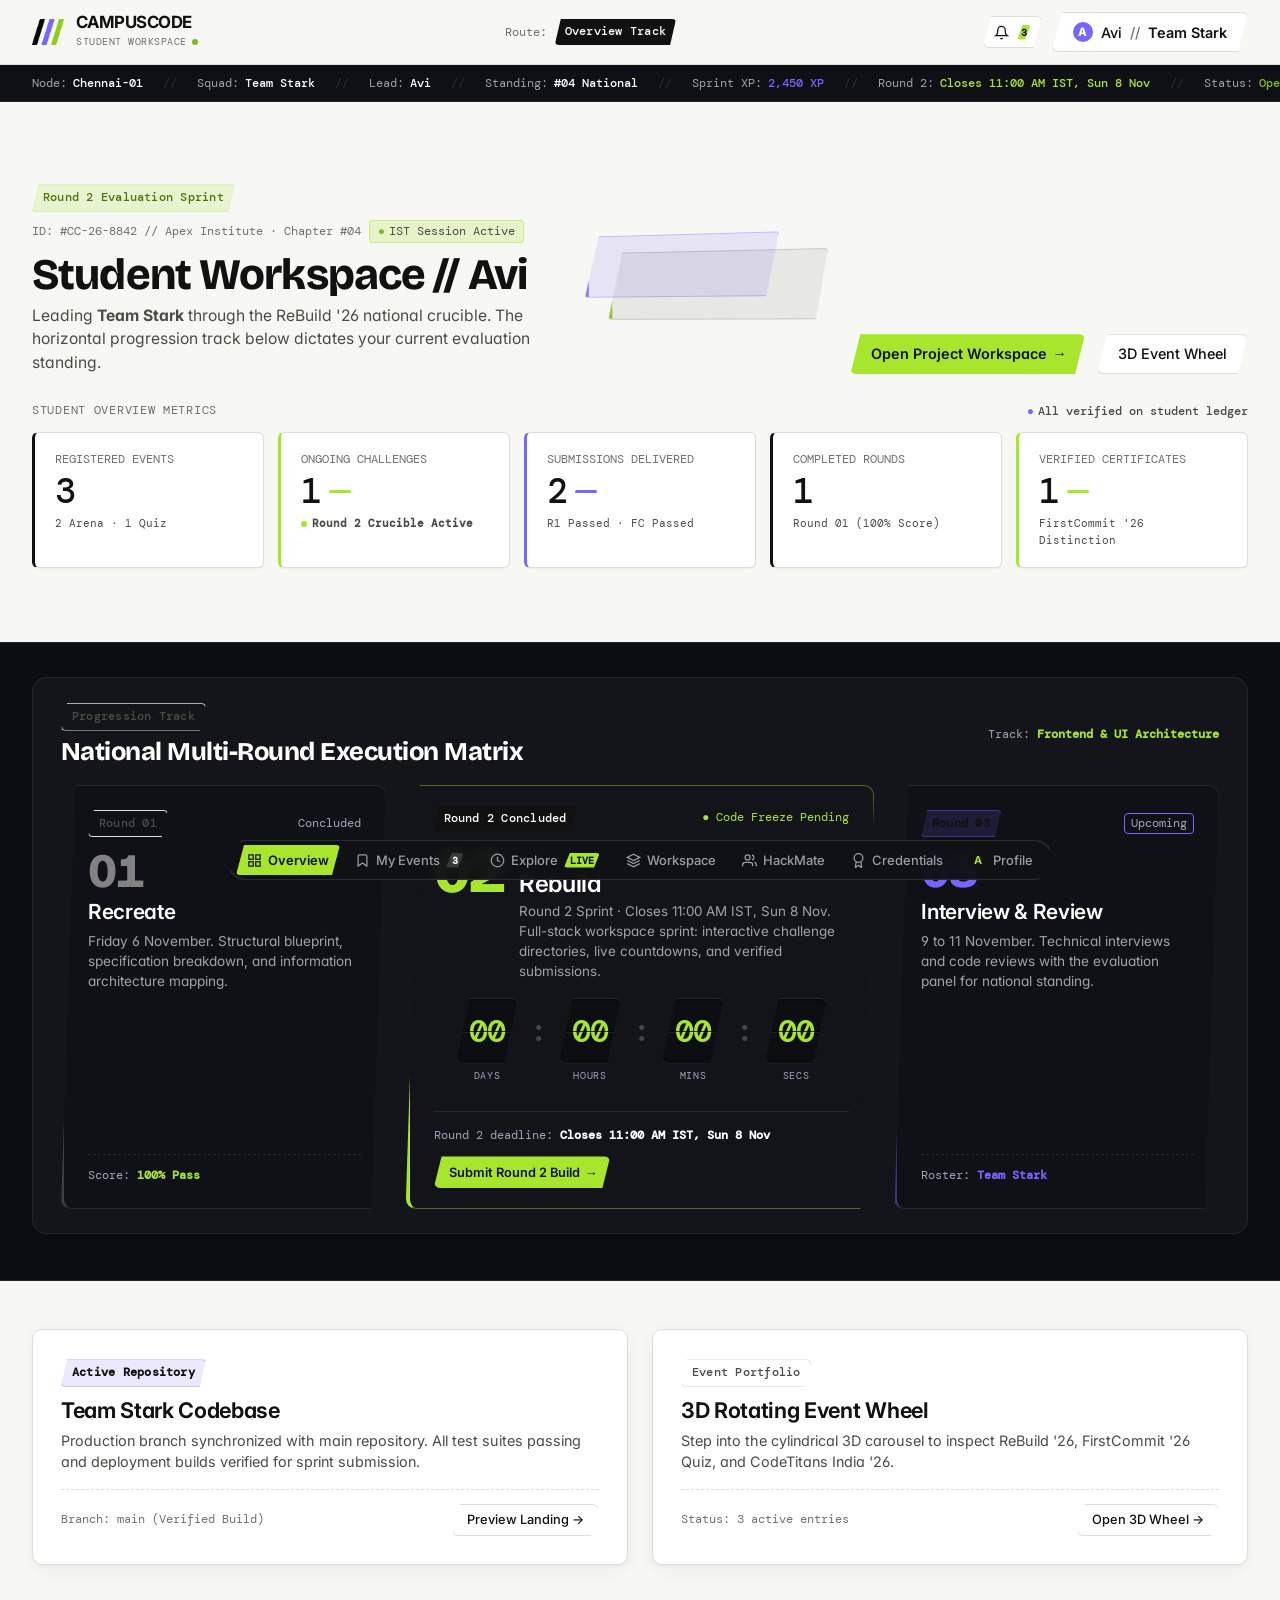
==== commit 9dfb74ad: "fix(unslop): execute unslop pass - remove colored glows, sentence case headings, eliminate greeting " ====
--- a/dashboard.html
+++ b/dashboard.html
@@ -151,7 +151,7 @@
                   </span>
                 </div>
                 <h1 id="student-greeting-text">
-                  Welcome back, <span class="display-student-name">Avi</span>
+                  Student Workspace // <span class="display-student-name">Avi</span>
                 </h1>
                 <p style="font-size: 0.98rem; color: var(--text-secondary); max-width: 620px; margin-top: 4px;">
                   Leading <strong class="display-team-name">Team Stark</strong> through the ReBuild '26 national crucible. The horizontal progression track below dictates your current evaluation standing.
--- a/css/styles.css
+++ b/css/styles.css
@@ -260,7 +260,7 @@
   background: rgba(118, 101, 255, 0.16);
   border: 1px solid rgba(118, 101, 255, 0.4);
   border-left: 4px solid var(--purple);
-  box-shadow: 0 8px 20px rgba(118, 101, 255, 0.12);
+  box-shadow: 0 8px 20px rgba(0, 0, 0, 0.08);
   top: 0;
   left: 0;
   transform: translate3d(0, 0, 0);
@@ -459,7 +459,7 @@
 
 .btn-lime:hover {
   background-color: #9fe223;
-  box-shadow: 0 4px 18px rgba(168, 230, 46, 0.35);
+  box-shadow: 0 4px 14px rgba(0, 0, 0, 0.16);
 }
 
 .btn-black {
@@ -1200,25 +1200,25 @@
   border-radius: var(--radius-pill);
   clip-path: var(--slash-clip-dock);
   box-shadow: var(--shadow-dock);
-  padding: 5px 8px;
+  padding: 4px 8px;
   display: flex;
   align-items: center;
   flex-wrap: nowrap;
   white-space: nowrap;
-  gap: 3px;
+  gap: 4px;
 }
 
 /* Smooth Sliding Lime Active Pill Indicator */
 .dock-indicator-glider {
   position: absolute;
-  top: 5px;
+  top: 4px;
   left: 0;
-  height: calc(100% - 10px);
+  height: calc(100% - 8px);
   width: 0;
   background: var(--lime);
   border-radius: var(--radius-xs);
   clip-path: var(--slash-clip-dock-item);
-  box-shadow: 0 0 18px rgba(168, 230, 46, 0.42), 0 2px 6px rgba(0, 0, 0, 0.25);
+  box-shadow: 0 2px 8px rgba(0, 0, 0, 0.28);
   pointer-events: none;
   z-index: 1;
   opacity: 0;
@@ -1388,18 +1388,11 @@
 .form-input:focus {
   outline: none;
   border-color: var(--black);
-  box-shadow: 0 0 0 3px rgba(168, 230, 46, 0.28);
-}
-
-/* Pulse on Activity Unread Counter */
-@keyframes badgeSubtlePulse {
-  0% { transform: scale(1); }
-  50% { transform: scale(1.08); }
-  100% { transform: scale(1); }
+  box-shadow: 0 0 0 1px var(--black), 0 2px 6px rgba(0, 0, 0, 0.06);
 }
 
 #activity-unread-count {
-  animation: badgeSubtlePulse 2.4s ease-in-out infinite;
+  display: inline-flex;
 }
 
 /* Profile Popover & Activity Center Modal */
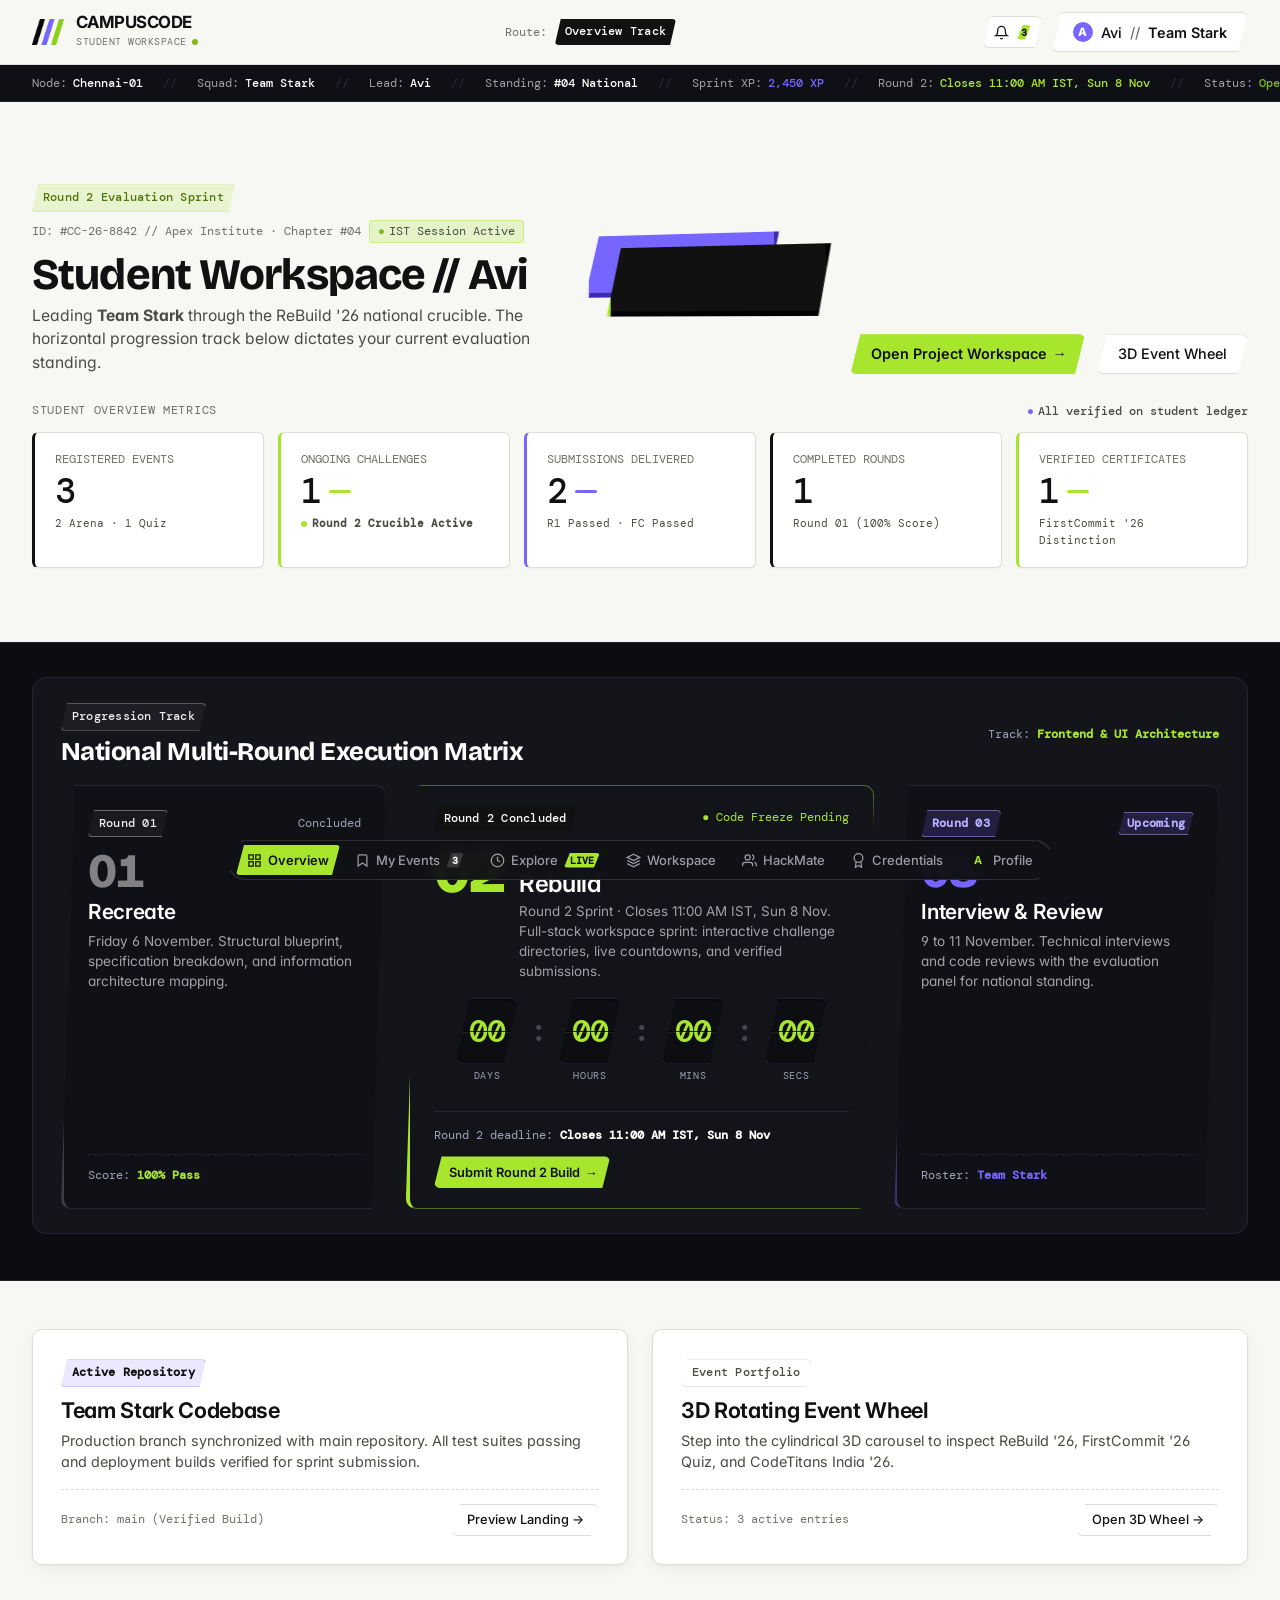
==== commit 230c51f3: "fix(visual): high-contrast dark surface badges and solid 3D overview slab pair" ====
--- a/dashboard.html
+++ b/dashboard.html
@@ -345,7 +345,7 @@
                 <div>
                   <div style="display: flex; justify-content: space-between; align-items: center; margin-bottom: 12px;">
                     <span class="slash-badge slash-badge-purple">Round 03</span>
-                    <span class="mono" style="color: var(--text-on-black-muted); border: 1px solid var(--purple); border-radius: var(--radius-xs); padding: 1px 6px; font-size: 0.72rem;">Upcoming</span>
+                    <span class="slash-badge slash-badge-purple" style="font-size: 0.72rem; padding: 2px 8px;">Upcoming</span>
                   </div>
                   <div class="display-numeral-giant numeral-purple" style="font-size: 3rem; margin-bottom: 4px;">03</div>
                   <h3 class="stage-title" style="color: #ffffff;">Interview &amp; Review</h3>
--- a/css/styles.css
+++ b/css/styles.css
@@ -240,7 +240,7 @@
   z-index: 1;
   transform-style: preserve-3d;
   transform: rotateX(12deg) rotateY(-16deg) rotateZ(2.5deg);
-  opacity: 0.85;
+  opacity: 1;
   will-change: transform;
   transition: transform 200ms ease-out;
   flex-shrink: 0;
@@ -257,25 +257,45 @@
 .overview-slab-item-purple {
   width: 190px;
   height: 65px;
-  background: rgba(118, 101, 255, 0.16);
-  border: 1px solid rgba(118, 101, 255, 0.4);
-  border-left: 4px solid var(--purple);
-  box-shadow: 0 8px 20px rgba(0, 0, 0, 0.08);
+  background: #7665ff;
+  border-left: 4px solid rgba(255, 255, 255, 0.9);
+  filter: drop-shadow(4px 5px 0px #4332bf);
+  box-shadow: 0 10px 24px rgba(118, 101, 255, 0.22);
   top: 0;
   left: 0;
   transform: translate3d(0, 0, 0);
 }
 
+.overview-slab-item-purple::after {
+  content: "";
+  position: absolute;
+  inset: 0;
+  border-bottom: 5px solid #3d2cb0;
+  border-right: 5px solid #3d2cb0;
+  clip-path: inherit;
+  pointer-events: none;
+}
+
 .overview-slab-item-black {
   width: 210px;
   height: 70px;
-  background: rgba(16, 17, 22, 0.08);
-  border: 1px solid rgba(16, 17, 22, 0.18);
-  border-left: 4px solid var(--lime-dark);
-  box-shadow: 0 10px 24px rgba(0, 0, 0, 0.08);
+  background: #111111;
+  border-left: 4px solid var(--lime);
+  filter: drop-shadow(4px 5px 0px #040406);
+  box-shadow: 0 14px 28px rgba(0, 0, 0, 0.35);
   top: 18px;
   left: 24px;
   transform: translate3d(0, 0, 20px);
+}
+
+.overview-slab-item-black::after {
+  content: "";
+  position: absolute;
+  inset: 0;
+  border-bottom: 5px solid #000000;
+  border-right: 5px solid #000000;
+  clip-path: inherit;
+  pointer-events: none;
 }
 
 @media (max-width: 860px) {
@@ -543,10 +563,17 @@
   border: 1px solid rgba(168, 230, 46, 0.4);
 }
 
-.band-black .slash-badge-lime {
+/* Current round badge ("Round 02 // Current Position") on dark surfaces */
+.band-black .slash-badge-lime,
+.auth-split-left-band .slash-badge-lime,
+.rounds-summary-grid .slash-badge-lime,
+.hero-stage-3d-wrapper .slash-badge-lime,
+.stage-active-centerpiece .slash-badge-lime,
+.track-segment-2 .slash-badge-lime {
   background: rgba(168, 230, 46, 0.15);
-  color: var(--lime);
-  border: 1px solid rgba(168, 230, 46, 0.3);
+  color: #a8e62e;
+  border: 1px solid #a8e62e;
+  font-weight: 600;
 }
 
 .slash-badge-black {
@@ -561,11 +588,19 @@
   border: 1px solid rgba(118, 101, 255, 0.4);
 }
 
-.rounds-summary-grid .slash-badge-lime,
-.hero-stage-3d-wrapper .slash-badge-lime {
-  background: rgba(168, 230, 46, 0.15);
-  color: var(--lime);
-  border: 1px solid rgba(168, 230, 46, 0.3);
+/* Purple-tinted badges ("Round 03", "Upcoming") on dark surfaces */
+.band-black .slash-badge-purple,
+.auth-split-left-band .slash-badge-purple,
+.rounds-summary-grid .slash-badge-purple,
+.hero-stage-3d-wrapper .slash-badge-purple,
+.track-stage-block .slash-badge-purple,
+.track-segment-3 .slash-badge-purple,
+.carousel-card-3d .slash-badge-purple,
+.carousel-card-face .slash-badge-purple {
+  background: rgba(118, 101, 255, 0.18);
+  color: #b8b0ff;
+  border: 1px solid rgba(184, 176, 255, 0.45);
+  font-weight: 600;
 }
 
 .slash-badge-ghost {
@@ -574,8 +609,15 @@
   color: var(--text-secondary);
 }
 
-.band-black .slash-badge-ghost {
-  border-color: var(--black-border);
+/* Neutral ghost badges, labels and "Progression Track" on dark surfaces */
+.band-black .slash-badge-ghost,
+.auth-split-left-band .slash-badge-ghost,
+.hero-slab .slash-badge-ghost,
+.track-stage-block .slash-badge-ghost,
+.carousel-card-face .slash-badge-ghost,
+.overview-track-band .slash-badge-ghost {
+  background: rgba(255, 255, 255, 0.04);
+  border: 1px solid rgba(255, 255, 255, 0.35);
   color: #ededed;
 }
 
@@ -1585,10 +1627,6 @@
     transition: none !important;
   }
 
-  .overview-3d-slab-pair {
-    display: none !important;
-  }
-
   .campus-toast {
     animation: none !important;
     transition: none !important;
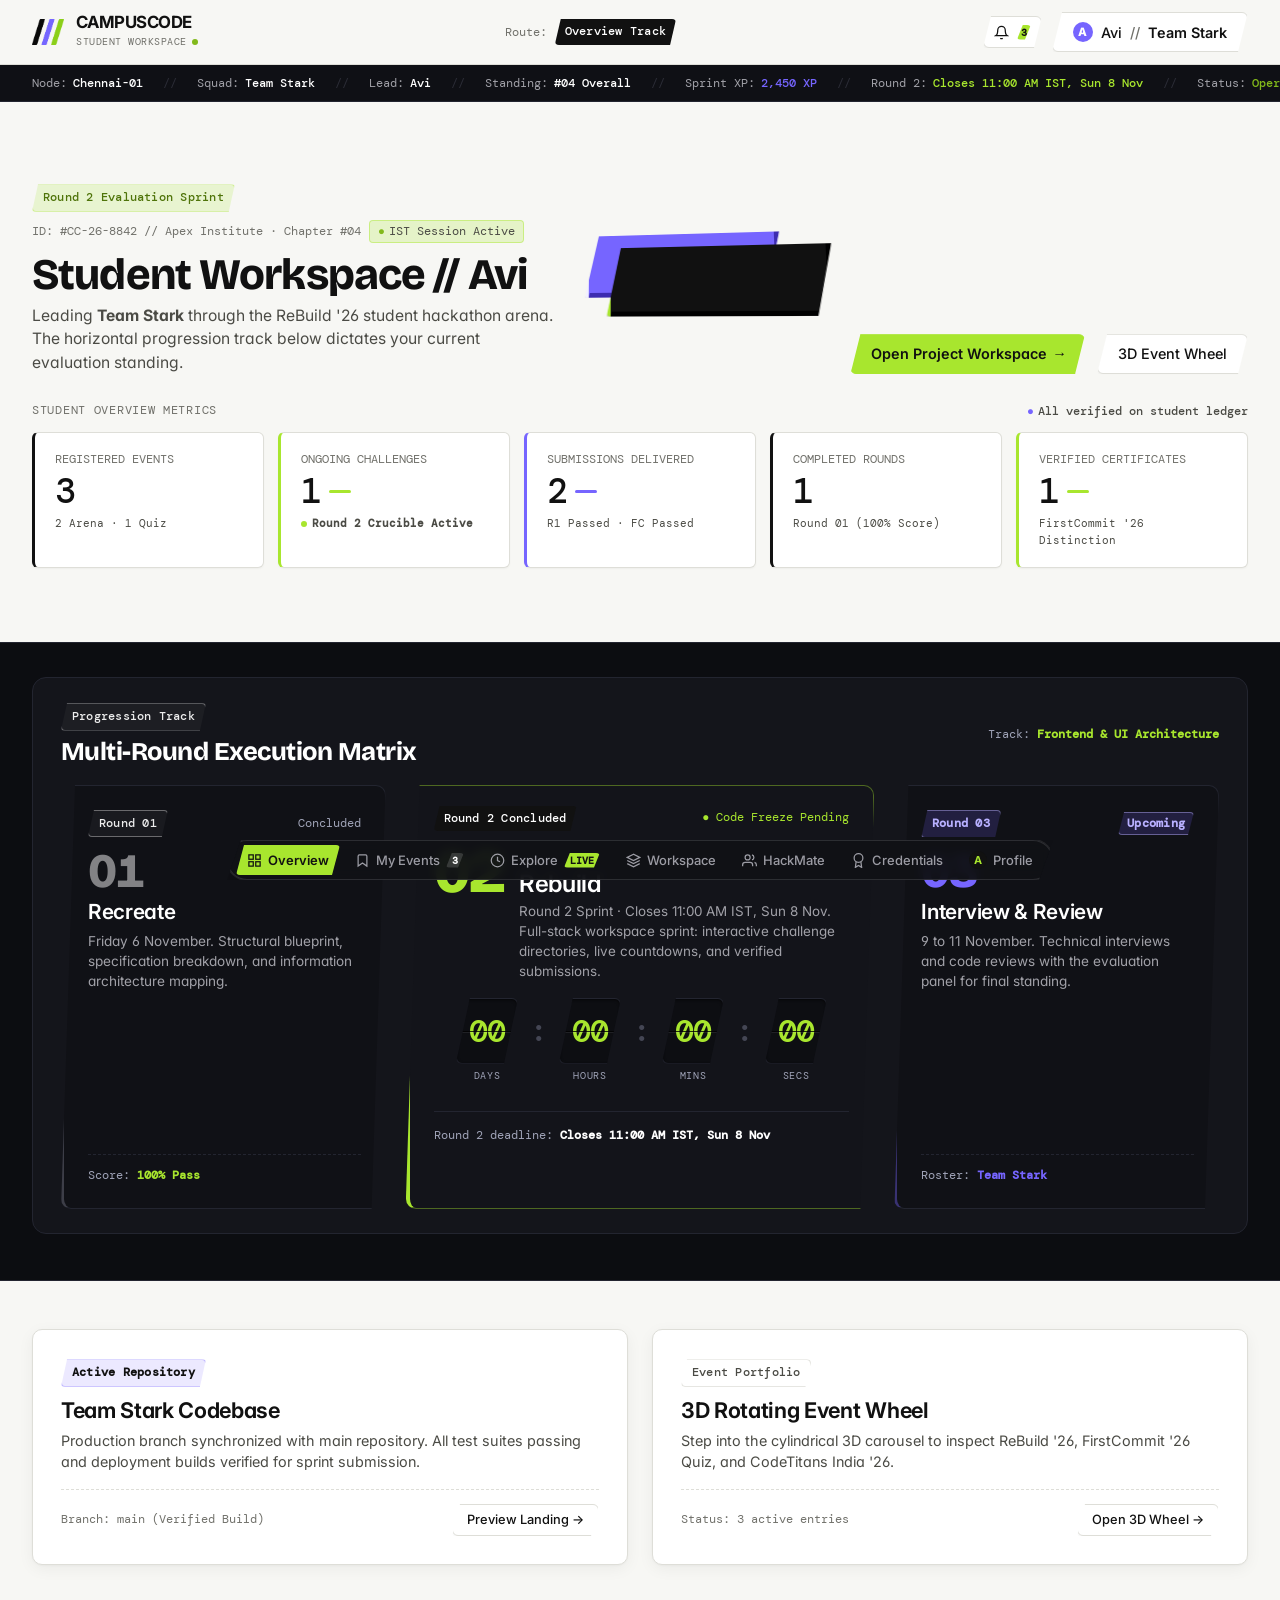
==== commit 8ac34c17: "fix(copy): align with event brief - eliminate prize money, remove national tags, and sync deadline" ====
--- a/dashboard.html
+++ b/dashboard.html
@@ -111,7 +111,7 @@
     </div>
     <span class="telemetry-slash-divider">//</span>
     <div class="telemetry-item">
-      <span>Standing:</span> <strong>#04 National</strong>
+      <span>Standing:</span> <strong>#04 Overall</strong>
     </div>
     <span class="telemetry-slash-divider">//</span>
     <div class="telemetry-item">
@@ -154,7 +154,7 @@
                   Student Workspace // <span class="display-student-name">Avi</span>
                 </h1>
                 <p style="font-size: 0.98rem; color: var(--text-secondary); max-width: 620px; margin-top: 4px;">
-                  Leading <strong class="display-team-name">Team Stark</strong> through the ReBuild '26 national crucible. The horizontal progression track below dictates your current evaluation standing.
+                  Leading <strong class="display-team-name">Team Stark</strong> through the ReBuild '26 student hackathon arena. The horizontal progression track below dictates your current evaluation standing.
                 </p>
               </div>
 
@@ -249,7 +249,7 @@
               <div>
                 <span class="slash-badge slash-badge-ghost" style="margin-bottom: 6px;">Progression Track</span>
                 <h2 style="font-size: 1.6rem; color: #ffffff;">
-                  National Multi-Round Execution Matrix
+                  Multi-Round Execution Matrix
                 </h2>
               </div>
               <div class="mono" style="font-size: 0.78rem; color: var(--text-on-black-muted);">
@@ -350,7 +350,7 @@
                   <div class="display-numeral-giant numeral-purple" style="font-size: 3rem; margin-bottom: 4px;">03</div>
                   <h3 class="stage-title" style="color: #ffffff;">Interview &amp; Review</h3>
                   <p style="font-size: 0.85rem; color: var(--text-on-black-secondary); line-height: 1.5;">
-                    9 to 11 November. Technical interviews and code reviews with the evaluation panel for national standing.
+                    9 to 11 November. Technical interviews and code reviews with the evaluation panel for final standing.
                   </p>
                 </div>
                 <div style="border-top: 1px dashed var(--black-border); padding-top: 12px; margin-top: 16px;" class="stage-meta">
@@ -435,7 +435,7 @@
                       </div>
                       <h3 style="font-size: 1.45rem; text-align: left; margin-bottom: 8px;">CampusCode ReBuild '26</h3>
                       <p style="font-size: 0.88rem; text-align: left; color: var(--text-secondary); line-height: 1.5;">
-                        Full-stack event workspace, real-time sync, and interactive developer tooling for the national student engineering arena.
+                        Full-stack event workspace, real-time sync, and interactive developer tooling for the student engineering arena.
                       </p>
                     </div>
                     <div style="border-top: 1px solid var(--hairline); padding-top: 12px; display: flex; justify-content: space-between; align-items: center;" class="mono">
@@ -486,7 +486,7 @@
                   <div class="carousel-card-face carousel-face-back">
                     <div>
                       <div class="slash-badge slash-badge-purple" style="margin-bottom: 10px;">Verified Achievement</div>
-                      <h3 style="font-size: 1.25rem; color: #ffffff; text-align: left; margin-bottom: 8px;">National Honor Roll</h3>
+                      <h3 style="font-size: 1.25rem; color: #ffffff; text-align: left; margin-bottom: 8px;">Arena Honor Roll</h3>
                       <p style="font-size: 0.84rem; color: var(--text-on-black-secondary); text-align: left; line-height: 1.6;">
                         Ranked #12 across all collegiate participants in Region West. Certificate verified on student ledger.
                       </p>
@@ -511,7 +511,7 @@
                       </div>
                       <h3 style="font-size: 1.45rem; text-align: left; margin-bottom: 8px;">CodeTitans India '26</h3>
                       <p style="font-size: 0.88rem; text-align: left; color: var(--text-secondary); line-height: 1.5;">
-                        36-Hour National Distributed Systems Hackathon focusing on real-time event streaming and fault tolerance.
+                        36-Hour Distributed Systems Hackathon focusing on real-time event streaming and fault tolerance.
                       </p>
                     </div>
                     <div style="border-top: 1px solid var(--hairline); padding-top: 12px; display: flex; justify-content: space-between; align-items: center;" class="mono">
@@ -557,14 +557,14 @@
     <!-- ==================================================================
          VIEW 3: EXPLORE CHALLENGE ARENA (#events)
          ================================================================== -->
-    <div class="dashboard-view-panel" id="view-events" aria-label="Explore National Challenges" hidden>
+    <div class="dashboard-view-panel" id="view-events" aria-label="Explore Challenges" hidden>
       
       <!-- BAND (LIGHT): Search & Category Toolbar -->
       <section class="band-light" style="padding: 36px 0 20px 0;">
         <div class="band-container">
           <div style="display: flex; justify-content: space-between; align-items: flex-end; margin-bottom: 24px; flex-wrap: wrap; gap: 16px;">
             <div>
-              <span class="slash-badge slash-badge-ghost" style="margin-bottom: 6px;">National Directory</span>
+              <span class="slash-badge slash-badge-ghost" style="margin-bottom: 6px;">Challenge Directory</span>
               <h2 style="font-size: clamp(2rem, 3.6vw, 3rem);">Explore Challenge Arena</h2>
             </div>
             <p style="color: var(--text-secondary); max-width: 440px; font-size: 0.92rem;">
@@ -604,7 +604,7 @@
               <div>
                 <div style="display: flex; justify-content: space-between; align-items: center; margin-bottom: 10px;">
                   <span class="slash-badge slash-badge-lime">Flagship Arena</span>
-                  <span class="mono" style="font-size: 0.85rem; font-weight: 600;">₹5,00,000</span>
+                  <span class="mono" style="font-size: 0.85rem; font-weight: 600;">Certificate + Internship Track</span>
                 </div>
                 <h3 class="event-card-title" style="font-size: 1.35rem; margin-bottom: 6px;">CampusCode ReBuild '26</h3>
                 <p class="event-card-desc" style="font-size: 0.88rem; color: var(--text-secondary); margin-bottom: 14px; line-height: 1.5;">
@@ -627,7 +627,7 @@
               <div>
                 <div style="display: flex; justify-content: space-between; align-items: center; margin-bottom: 10px;">
                   <span class="slash-badge slash-badge-purple">Systems Crucible</span>
-                  <span class="mono" style="font-size: 0.85rem; font-weight: 600;">₹2,50,000</span>
+                  <span class="mono" style="font-size: 0.85rem; font-weight: 600;">Participation Certificate</span>
                 </div>
                 <h3 class="event-card-title" style="font-size: 1.35rem; margin-bottom: 6px;">CodeTitans India '26</h3>
                 <p class="event-card-desc" style="font-size: 0.88rem; color: var(--text-secondary); margin-bottom: 14px; line-height: 1.5;">
@@ -650,7 +650,7 @@
               <div>
                 <div style="display: flex; justify-content: space-between; align-items: center; margin-bottom: 10px;">
                   <span class="slash-badge slash-badge-ghost">Speed Sprint</span>
-                  <span class="mono" style="font-size: 0.85rem; font-weight: 600;">₹75,000</span>
+                  <span class="mono" style="font-size: 0.85rem; font-weight: 600;">Open to All Students</span>
                 </div>
                 <h3 class="event-card-title" style="font-size: 1.35rem; margin-bottom: 6px;">Algorithmic Arena 2026</h3>
                 <p class="event-card-desc" style="font-size: 0.88rem; color: var(--text-secondary); margin-bottom: 14px; line-height: 1.5;">
@@ -672,7 +672,7 @@
               <div>
                 <div style="display: flex; justify-content: space-between; align-items: center; margin-bottom: 10px;">
                   <span class="slash-badge slash-badge-purple">Open Source</span>
-                  <span class="mono" style="font-size: 0.85rem; font-weight: 600;">₹1,20,000</span>
+                  <span class="mono" style="font-size: 0.85rem; font-weight: 600;">Participation Certificate</span>
                 </div>
                 <h3 class="event-card-title" style="font-size: 1.35rem; margin-bottom: 6px;">GitShip Dev Crucible</h3>
                 <p class="event-card-desc" style="font-size: 0.88rem; color: var(--text-secondary); margin-bottom: 14px; line-height: 1.5;">
@@ -805,7 +805,7 @@
                       <span class="mono" style="color: var(--text-muted); font-weight: 700;">○</span>
                       <div>
                         <div style="font-size: 0.88rem; font-weight: 600;">Stage 03: Architectural Defense</div>
-                        <div class="mono" style="font-size: 0.72rem; color: var(--text-muted);">National Interview Panel · Scheduled 9–11 Nov</div>
+                        <div class="mono" style="font-size: 0.72rem; color: var(--text-muted);">Interview Panel · Scheduled 9–11 Nov</div>
                       </div>
                     </div>
                     <span class="slash-badge slash-badge-ghost" style="font-size: 0.68rem;">Upcoming</span>
@@ -925,7 +925,7 @@
               <div>
                 <div style="display: flex; justify-content: space-between; align-items: center; margin-bottom: 12px;">
                   <span class="slash-badge slash-badge-purple">94% Squad Match</span>
-                  <span class="mono" style="font-size: 0.72rem; color: var(--text-muted);">National Tech</span>
+                  <span class="mono" style="font-size: 0.72rem; color: var(--text-muted);">Apex Tech</span>
                 </div>
                 <div style="display: flex; align-items: center; gap: 12px; margin-bottom: 14px;">
                   <div style="width: 44px; height: 44px; background: var(--purple); color: #ffffff; border-radius: var(--radius-sm); display: flex; align-items: center; justify-content: center; font-family: var(--font-mono); font-weight: 700; font-size: 1.1rem;">
@@ -1070,7 +1070,7 @@
                 </div>
                 <div style="display: flex; justify-content: space-between; font-size: 0.74rem;">
                   <span style="color: var(--text-on-black-muted);">BUILDER TIER:</span>
-                  <span style="color: var(--lime);">Level 4 National</span>
+                  <span style="color: var(--lime);">Level 4 Certified</span>
                 </div>
                 <div style="display: flex; justify-content: space-between; font-size: 0.74rem;">
                   <span style="color: var(--text-on-black-muted);">VERIFICATION CODE:</span>
@@ -1091,15 +1091,15 @@
               <article style="background: var(--white); border: 1px solid var(--hairline); border-radius: var(--radius-md); box-shadow: var(--shadow-sm); padding: 22px; display: flex; justify-content: space-between; align-items: center; flex-wrap: wrap; gap: 16px;">
                 <div>
                   <div style="display: flex; align-items: center; gap: 8px; margin-bottom: 6px;">
-                    <span class="slash-badge slash-badge-lime" style="font-size: 0.65rem;">National Distinction</span>
+                    <span class="slash-badge slash-badge-lime" style="font-size: 0.65rem;">Arena Distinction</span>
                     <span class="mono" style="font-size: 0.72rem; color: var(--text-muted);">Quiz Score: 96/100</span>
                   </div>
-                  <h4 style="font-size: 1.15rem; margin-bottom: 4px;">FirstCommit '26 National Honor Roll</h4>
+                  <h4 style="font-size: 1.15rem; margin-bottom: 4px;">FirstCommit '26 Honor Roll</h4>
                   <p style="font-size: 0.84rem; color: var(--text-secondary);">
                     Ranked #12 across collegiate participants in Region West. Verified by Academic Committee.
                   </p>
                 </div>
-                <button type="button" class="btn btn-secondary btn-sm btn-download-cert" data-cert="FirstCommit '26 National Distinction">
+                <button type="button" class="btn btn-secondary btn-sm btn-download-cert" data-cert="FirstCommit '26 Arena Distinction">
                   <span>Download PDF ↓</span>
                 </button>
               </article>
@@ -1203,7 +1203,7 @@
           <span class="slash-badge slash-badge-purple" style="font-size: 0.62rem; padding: 1px 5px;">Credential</span>
           <span class="mono" style="font-size: 0.68rem; color: var(--text-muted);">2h ago</span>
         </div>
-        <div style="font-size: 0.82rem; font-weight: 500;">FirstCommit '26 National Distinction certificate verified on ledger.</div>
+        <div style="font-size: 0.82rem; font-weight: 500;">FirstCommit '26 Arena Distinction certificate verified on ledger.</div>
       </div>
 
       <div class="activity-item-row" style="padding: 10px; background: var(--canvas); border: 1px solid var(--hairline); border-radius: var(--radius-xs);">
